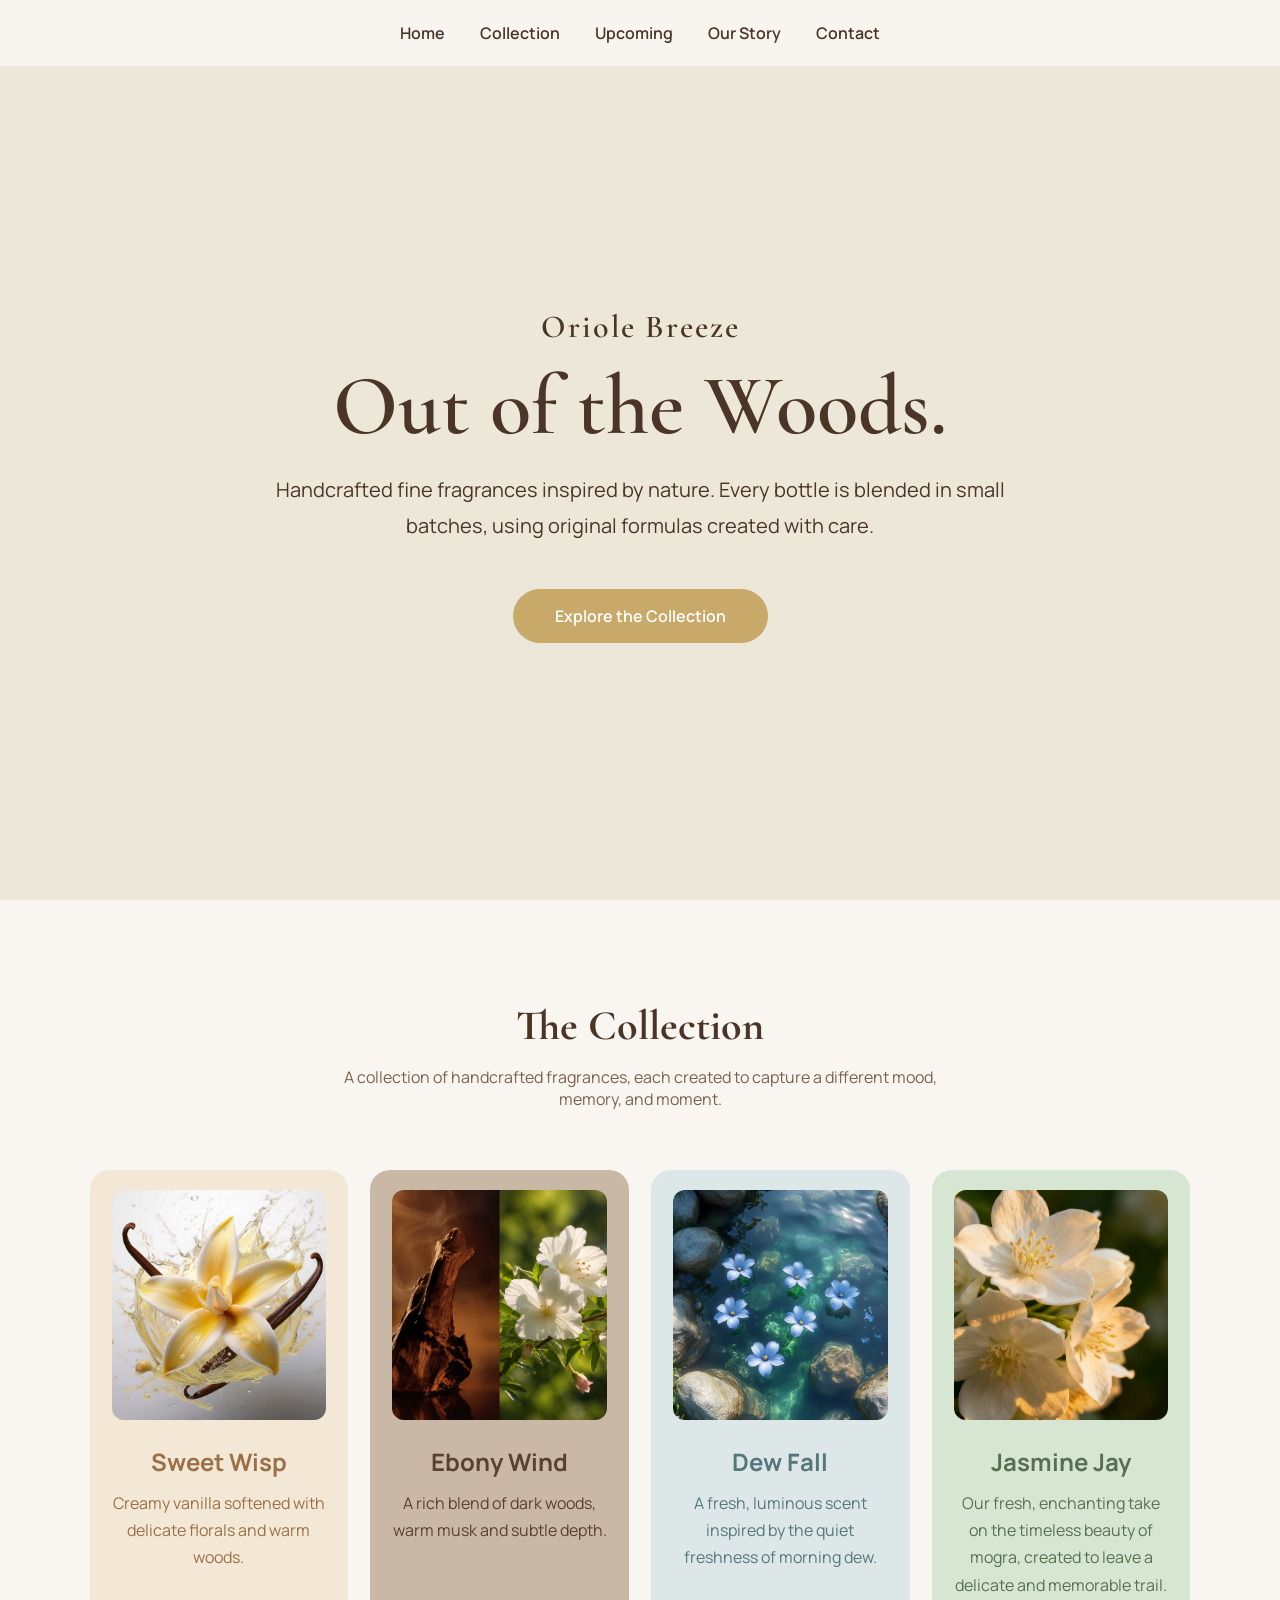
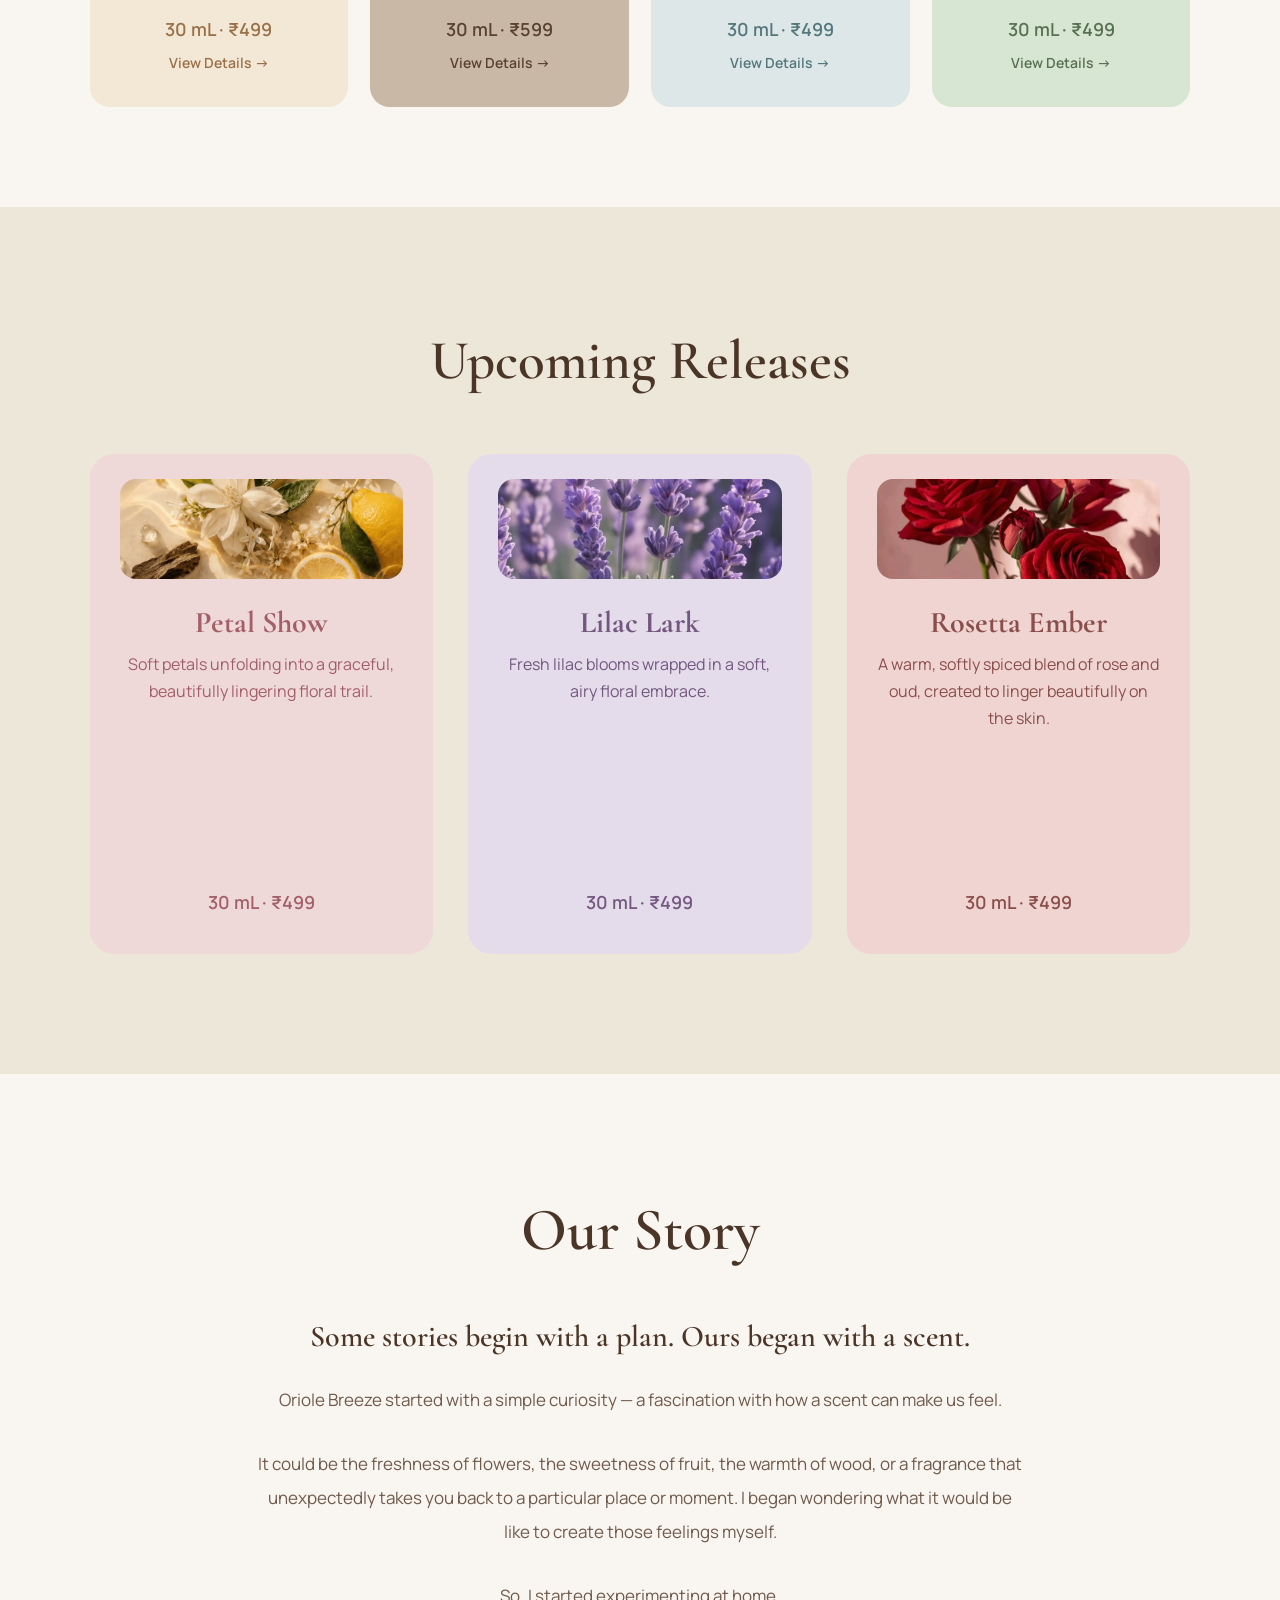
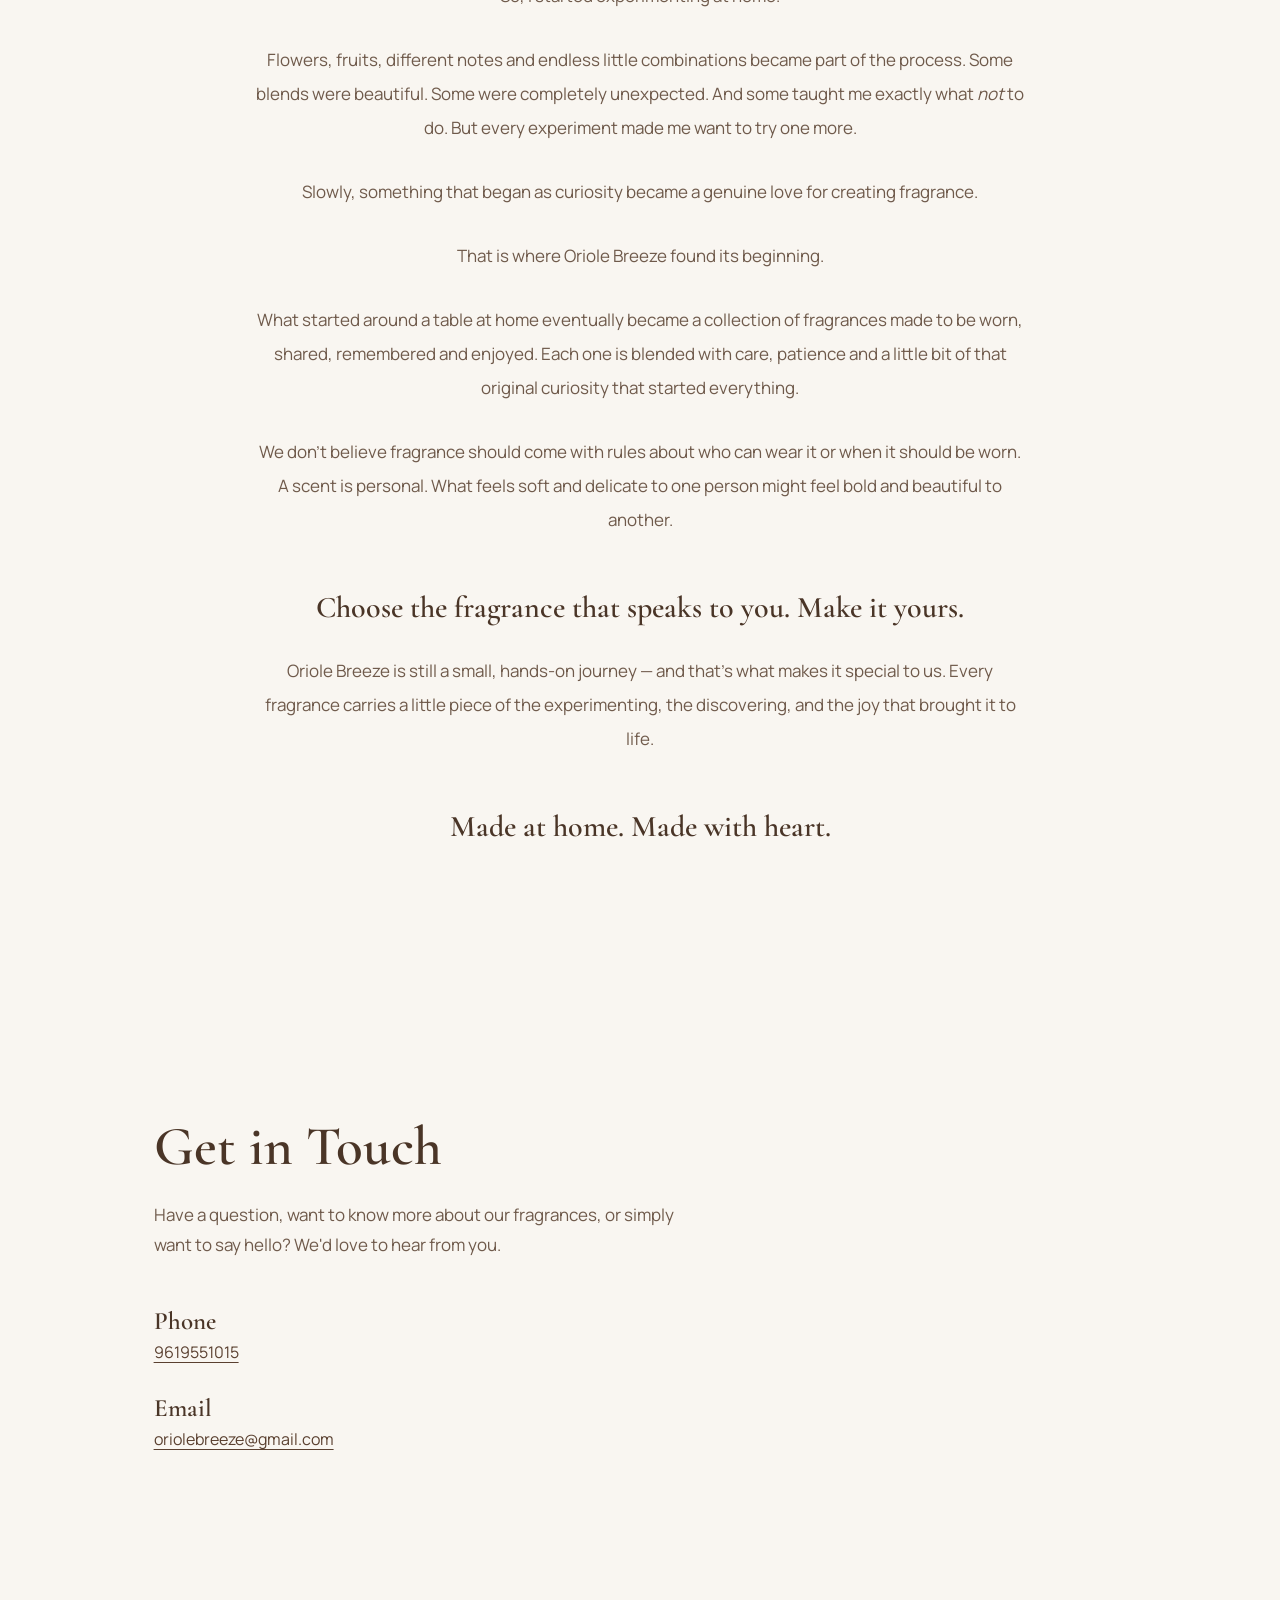
==== index.html @ 1f45f6a2 "Update index.html" ====
<!DOCTYPE html>
<html lang="en">

<head>

<meta charset="UTF-8">
<meta name="viewport" content="width=device-width, initial-scale=1.0">

<title>Oriole Breeze | Out of the Woods.</title>

<link rel="preconnect" href="https://fonts.googleapis.com">
<link rel="preconnect" href="https://fonts.gstatic.com" crossorigin>

<link href="https://fonts.googleapis.com/css2?family=Cormorant+Garamond:wght@400;500;600;700&family=Manrope:wght@300;400;500;600&display=swap" rel="stylesheet">

<link rel="stylesheet" href="style.css">

<style>

.brand-name{
font-family:'Cormorant Garamond',serif;
font-size:32px;
font-weight:600;
letter-spacing:2px;
margin-bottom:8px;
}

</style>

</head>


<body>


<!-- NAVIGATION -->

<header>

<nav>

<ul>

<li><a href="#home">Home</a></li>

<li><a href="#collection">Collection</a></li>

<li><a href="#upcoming">Upcoming</a></li>

<li><a href="#story">Our Story</a></li>

<li><a href="#contact">Contact</a></li>

</ul>

</nav>

</header>



<!-- HOME -->

<section class="hero" id="home">

<div class="hero-text">

<h2 class="brand-name">Oriole Breeze</h2>

<h1>Out of the Woods.</h1>

<p>
Handcrafted fine fragrances inspired by nature.
Every bottle is blended in small batches,
using original formulas created with care.
</p>

<a href="#collection" class="button">
Explore the Collection
</a>

</div>

</section>



<!-- COLLECTION -->

<section class="collection" id="collection">

<h2>The Collection</h2>

<p class="collection-intro">
A collection of handcrafted fragrances, each created to capture
a different mood, memory, and moment.
</p>


<div class="products">


<!-- SWEET WISP -->

<a href="Sweet-Wisp.html" class="card sweet-wisp">

<img src="Sweet Wisp.jpg" alt="Sweet Wisp">

<h3>Sweet Wisp</h3>

<p>
Creamy vanilla softened with delicate florals and warm woods.
</p>

<strong>30 mL · ₹499</strong>

<span class="view-details">
View Details →
</span>

</a>



<!-- EBONY WIND -->

<a href="Ebony-Wind.html" class="card ebony-wind">

<img src="Ebony Wind.png" alt="Ebony Wind">

<h3>Ebony Wind</h3>

<p>
A rich blend of dark woods, warm musk and subtle depth.
</p>

<strong>30 mL · ₹599</strong>

<span class="view-details">
View Details →
</span>

</a>



<!-- DEW FALL -->

<a href="Dew-Fall.html" class="card dew-fall">

<img src="Dew Fall.jpg" alt="Dew Fall">

<h3>Dew Fall</h3>

<p>
A fresh, luminous scent inspired by the quiet freshness of morning dew.
</p>

<strong>30 mL · ₹499</strong>

<span class="view-details">
View Details →
</span>

</a>



<!-- JASMINE JAY -->

<a href="Jasmine-Jay.html" class="card jasmine-jay">

<img src="Jasmine Jay.jpg" alt="Jasmine Jay">

<h3>Jasmine Jay</h3>

<p>
Our fresh, enchanting take on the timeless beauty of mogra,
created to leave a delicate and memorable trail.
</p>

<strong>30 mL · ₹499</strong>

<span class="view-details">
View Details →
</span>

</a>


</div>

</section>



<!-- UPCOMING RELEASES -->

<section class="upcoming" id="upcoming">

<h2>Upcoming Releases</h2>


<div class="upcoming-products">


<!-- PETAL SHOW -->

<div class="upcoming-card petal-show">

<img src="Petal Show.jpg" alt="Petal Show">

<h3>Petal Show</h3>

<p>
Soft petals unfolding into a graceful, beautifully lingering floral trail.
</p>

<strong>30 mL · ₹499</strong>

</div>



<!-- LILAC LARK -->

<div class="upcoming-card lilac-lark">

<img src="Lilac Lark.jpg" alt="Lilac Lark">

<h3>Lilac Lark</h3>

<p>
Fresh lilac blooms wrapped in a soft, airy floral embrace.
</p>

<strong>30 mL · ₹499</strong>

</div>



<!-- ROSETTA EMBER -->

<div class="upcoming-card rosetta-ember">

<img src="Rosetta Ember.jpg" alt="Rosetta Ember">

<h3>Rosetta Ember</h3>

<p>
A warm, softly spiced blend of rose and oud,
created to linger beautifully on the skin.
</p>

<strong>30 mL · ₹499</strong>

</div>


</div>

</section>



<!-- OUR STORY -->

<section class="story" id="story">

<div class="story-text">

<h2>Our Story</h2>

<h3>
Some stories begin with a plan. Ours began with a scent.
</h3>

<p>
Oriole Breeze started with a simple curiosity — a fascination with how a scent can make us feel.
</p>

<p>
It could be the freshness of flowers, the sweetness of fruit,
the warmth of wood, or a fragrance that unexpectedly takes you
back to a particular place or moment. I began wondering what it
would be like to create those feelings myself.
</p>

<p>
So, I started experimenting at home.
</p>

<p>
Flowers, fruits, different notes and endless little combinations
became part of the process. Some blends were beautiful.
Some were completely unexpected. And some taught me exactly
what <em>not</em> to do. But every experiment made me want to try one more.
</p>

<p>
Slowly, something that began as curiosity became a genuine love
for creating fragrance.
</p>

<p>
That is where Oriole Breeze found its beginning.
</p>

<p>
What started around a table at home eventually became a collection
of fragrances made to be worn, shared, remembered and enjoyed.
Each one is blended with care, patience and a little bit of that
original curiosity that started everything.
</p>

<p>
We don't believe fragrance should come with rules about who can
wear it or when it should be worn. A scent is personal. What feels
soft and delicate to one person might feel bold and beautiful to another.
</p>

<h3>
Choose the fragrance that speaks to you. Make it yours.
</h3>

<p>
Oriole Breeze is still a small, hands-on journey — and that's what
makes it special to us. Every fragrance carries a little piece of
the experimenting, the discovering, and the joy that brought it to life.
</p>

<h3>
Made at home. Made with heart.
</h3>

</div>

</section>



<!-- CONTACT -->

<section class="contact" id="contact">

<h2>Get in Touch</h2>

<p class="contact-intro">
Have a question, want to know more about our fragrances,
or simply want to say hello?
We'd love to hear from you.
</p>


<div class="contact-details">

<p>

<strong>Phone</strong>

<a href="tel:9619551015">
9619551015
</a>

</p>


<p>

<strong>Email</strong>

<a href="mailto:oriolebreeze@gmail.com">
oriolebreeze@gmail.com
</a>

</p>

</div>

</section>



</body>

</html>
---- style.css ----
* {
    margin: 0;
    padding: 0;
    box-sizing: border-box;
}

html {
    scroll-behavior: smooth;
}

body {
    font-family: 'Manrope', sans-serif;
    background: #F9F6F1;
    color: #4A3527;
}


/* =========================
   NAVIGATION
========================= */

nav {
    width: 100%;
    padding: 22px 9%;
    display: flex;
    justify-content: center;
    align-items: center;
    position: fixed;
    top: 0;
    left: 0;
    background: rgba(249, 246, 241, 0.92);
    backdrop-filter: blur(12px);
    z-index: 1000;
}

nav ul {
    display: flex;
    gap: 35px;
    align-items: center;
    list-style: none;
}

nav a {
    text-decoration: none;
    color: #4A3527;
    font-weight: 600;
    transition: 0.35s;
}

nav a:hover {
    color: #C8A96A;
}


/* =========================
   HOME
========================= */

.hero {
    min-height: 100vh;
    display: flex;
    justify-content: center;
    align-items: center;
    text-align: center;
    padding: 120px 20px 70px;
    background-color: #EDE7DA;
}

.hero-text {
    max-width: 760px;
    animation: fade 1.4s ease;
    position: relative;
    z-index: 2;
}

.hero-bobo {
    width: 170px;
    height: 170px;
    object-fit: contain;
    display: block;
    margin: 0 auto 10px;
}

.brand-name {
    font-family: 'Cormorant Garamond', serif;
    font-size: 32px;
    font-weight: 600;
    letter-spacing: 2px;
    margin-bottom: 8px;
}

.hero h1 {
    font-family: 'Cormorant Garamond', serif;
    font-size: 85px;
    font-weight: 600;
    margin-bottom: 15px;
}

.hero p {
    font-size: 20px;
    line-height: 1.8;
    margin-bottom: 45px;
}

.button {
    display: inline-block;
    padding: 16px 42px;
    background: #C8A96A;
    color: white;
    border-radius: 50px;
    text-decoration: none;
    font-weight: 600;
    transition: 0.4s;
}

.button:hover {
    background: #4A3527;
    transform: translateY(-5px);
}


/* =========================
   ANIMATION
========================= */

@keyframes fade {

    from {
        opacity: 0;
        transform: translateY(35px);
    }

    to {
        opacity: 1;
        transform: translateY(0);
    }

}


/* =========================
   COLLECTION
========================= */

.collection {
    padding: 100px 7%;
    text-align: center;
    background: #F9F6F1;
    scroll-margin-top: 90px;
}

.collection h2 {
    font-size: 42px;
    margin-bottom: 15px;
    font-family: 'Cormorant Garamond', serif;
}

.collection-intro {
    max-width: 600px;
    margin: auto;
    color: #7b6250;
}


/* =========================
   PRODUCT CARDS
========================= */

.products {
    max-width: 1400px;
    margin: 60px auto 0;
    display: grid;
    grid-template-columns: repeat(4, 1fr);
    gap: 22px;
}

.card {
    min-height: 520px;
    padding: 20px 22px 35px;
    border-radius: 20px;
    transition: 0.3s;
    display: flex;
    flex-direction: column;
    align-items: center;
    text-decoration: none;
    color: inherit;
}

.card:hover {
    transform: translateY(-10px);
}

.card img {
    width: 100%;
    height: 230px;
    object-fit: cover;
    border-radius: 12px;
    margin-bottom: 5px;
}

.card h3 {
    margin-top: 20px;
    font-size: 24px;
}

.card p {
    line-height: 1.7;
    margin: 12px 0 18px;
}

.card strong {
    font-size: 18px;
    font-weight: 600;
    white-space: nowrap;
    margin-top: auto;
}

.view-details {
    margin-top: 12px;
    font-size: 14px;
    font-weight: 600;
}


/* =========================
   SWEET WISP
========================= */

.sweet-wisp {
    background: #F3E8D5;
    color: #9A7048;
}

.sweet-wisp p {
    color: #9A7048;
}


/* =========================
   EBONY WIND
========================= */

.ebony-wind {
    background: #C9B8A6;
    color: #5A4030;
}

.ebony-wind p {
    color: #5A4030;
}


/* =========================
   DEW FALL
========================= */

.dew-fall {
    background: #DDE7E8;
    color: #55777C;
}

.dew-fall p {
    color: #55777C;
}


/* =========================
   JASMINE JAY
========================= */

.jasmine-jay {
    background: #D7E6D2;
    color: #587052;
}

.jasmine-jay p {
    color: #587052;
}


/* =========================
   UPCOMING RELEASES
========================= */

.upcoming {
    padding: 120px 7%;
    background: #EDE7DA;
    text-align: center;
    scroll-margin-top: 90px;
}

.upcoming h2 {
    font-family: 'Cormorant Garamond', serif;
    font-size: 55px;
    font-weight: 600;
    margin-bottom: 60px;
}

.upcoming-products {
    max-width: 1250px;
    margin: 0 auto;
    display: grid;
    grid-template-columns: repeat(3, 1fr);
    gap: 35px;
}

.upcoming-card {
    min-height: 500px;
    padding: 25px 30px 40px;
    border-radius: 24px;
    display: flex;
    flex-direction: column;
    align-items: center;
    justify-content: flex-start;
    transition: 0.3s;
}

.upcoming-card:hover {
    transform: translateY(-8px);
}


/* UPCOMING IMAGES */

.upcoming-card img {
    width: 100%;
    height: 100px;
    object-fit: cover;
    border-radius: 16px;
    margin-bottom: 25px;
}

.upcoming-card h3 {
    font-family: 'Cormorant Garamond', serif;
    font-size: 30px;
    margin-bottom: 10px;
}

.upcoming-card p {
    line-height: 1.7;
    margin-bottom: 15px;
}

.upcoming-card strong {
    font-size: 18px;
    font-weight: 600;
    margin-top: auto;
}


/* =========================
   PETAL SHOW
========================= */

.petal-show {
    background: #EED9D8;
    color: #A35F68;
}

.petal-show p {
    color: #A35F68;
}


/* =========================
   LILAC LARK
========================= */

.lilac-lark {
    background: #E4DCEB;
    color: #74577F;
}

.lilac-lark p {
    color: #74577F;
}


/* =========================
   ROSETTA EMBER
========================= */

.rosetta-ember {
    background: #F0D4D2;
    color: #8A4F4B;
}

.rosetta-ember p {
    color: #8A4F4B;
}


/* =========================
   OUR STORY
========================= */

.story {
    padding: 120px 20%;
    background: #F9F6F1;
    text-align: center;
    scroll-margin-top: 90px;
}

.story-text {
    max-width: 800px;
    margin: 0 auto;
}

.story h2 {
    font-family: 'Cormorant Garamond', serif;
    font-size: 60px;
    font-weight: 600;
    margin-bottom: 50px;
}

.story h3 {
    font-family: 'Cormorant Garamond', serif;
    font-size: 30px;
    font-weight: 600;
    line-height: 1.4;
    margin: 50px 0 25px;
}

.story p {
    font-family: 'Manrope', sans-serif;
    font-size: 17px;
    line-height: 2;
    color: #6f5a4b;
    margin-bottom: 30px;
}

.story em {
    font-style: italic;
}


/* =========================
   CONTACT
========================= */

.contact {
    padding: 120px 12%;
    background: #F9F6F1;
    text-align: left;
    scroll-margin-top: 90px;
}

.contact h2 {
    font-family: 'Cormorant Garamond', serif;
    font-size: 55px;
    font-weight: 600;
    margin-bottom: 20px;
}

.contact-intro {
    max-width: 550px;
    font-size: 17px;
    line-height: 1.8;
    color: #6f5a4b;
    margin-bottom: 45px;
}

.contact-details {
    display: block;
}

.contact-details p {
    margin: 8px 0 30px;
    font-size: 16px;
    color: #7b6250;
}

.contact-details strong {
    display: block;
    font-family: 'Cormorant Garamond', serif;
    font-size: 25px;
    font-weight: 600;
    color: #4A3527;
    margin-bottom: 5px;
}

.contact-details a {
    color: #5A4030;
    text-decoration: underline;
    text-underline-offset: 4px;
}

.contact-details a:hover {
    color: #C8A96A;
}


/* =========================
   MOBILE
========================= */

@media (max-width: 1100px) {

    .products {
        grid-template-columns: repeat(2, 1fr);
    }

    .upcoming-products {
        grid-template-columns: repeat(2, 1fr);
    }

}


@media (max-width: 700px) {

    nav ul {
        gap: 15px;
        flex-wrap: wrap;
        justify-content: center;
    }

    nav {
        padding: 18px 5%;
    }

    .hero {
        padding-top: 130px;
    }

    .hero-bobo {
        width: 120px;
        height: 120px;
    }

    .hero h1 {
        font-size: 55px;
    }

    .hero p {
        font-size: 17px;
    }

    .collection {
        padding: 90px 6%;
    }

    .collection h2 {
        font-size: 38px;
    }

    .products {
        grid-template-columns: 1fr;
    }

    .card {
        width: 100%;
        max-width: 380px;
        margin: 0 auto;
    }

    .story {
        padding: 100px 10%;
    }

    .story h2 {
        font-size: 48px;
    }

    .upcoming {
        padding: 90px 6%;
    }

    .upcoming h2 {
        font-size: 45px;
    }

    .upcoming-products {
        grid-template-columns: 1fr;
    }

    .upcoming-card {
        width: 100%;
    }

    .upcoming-card img {
        height: 260px;
    }

    .contact {
        padding: 90px 10%;
    }

    .contact h2 {
        font-size: 48px;
    }

}
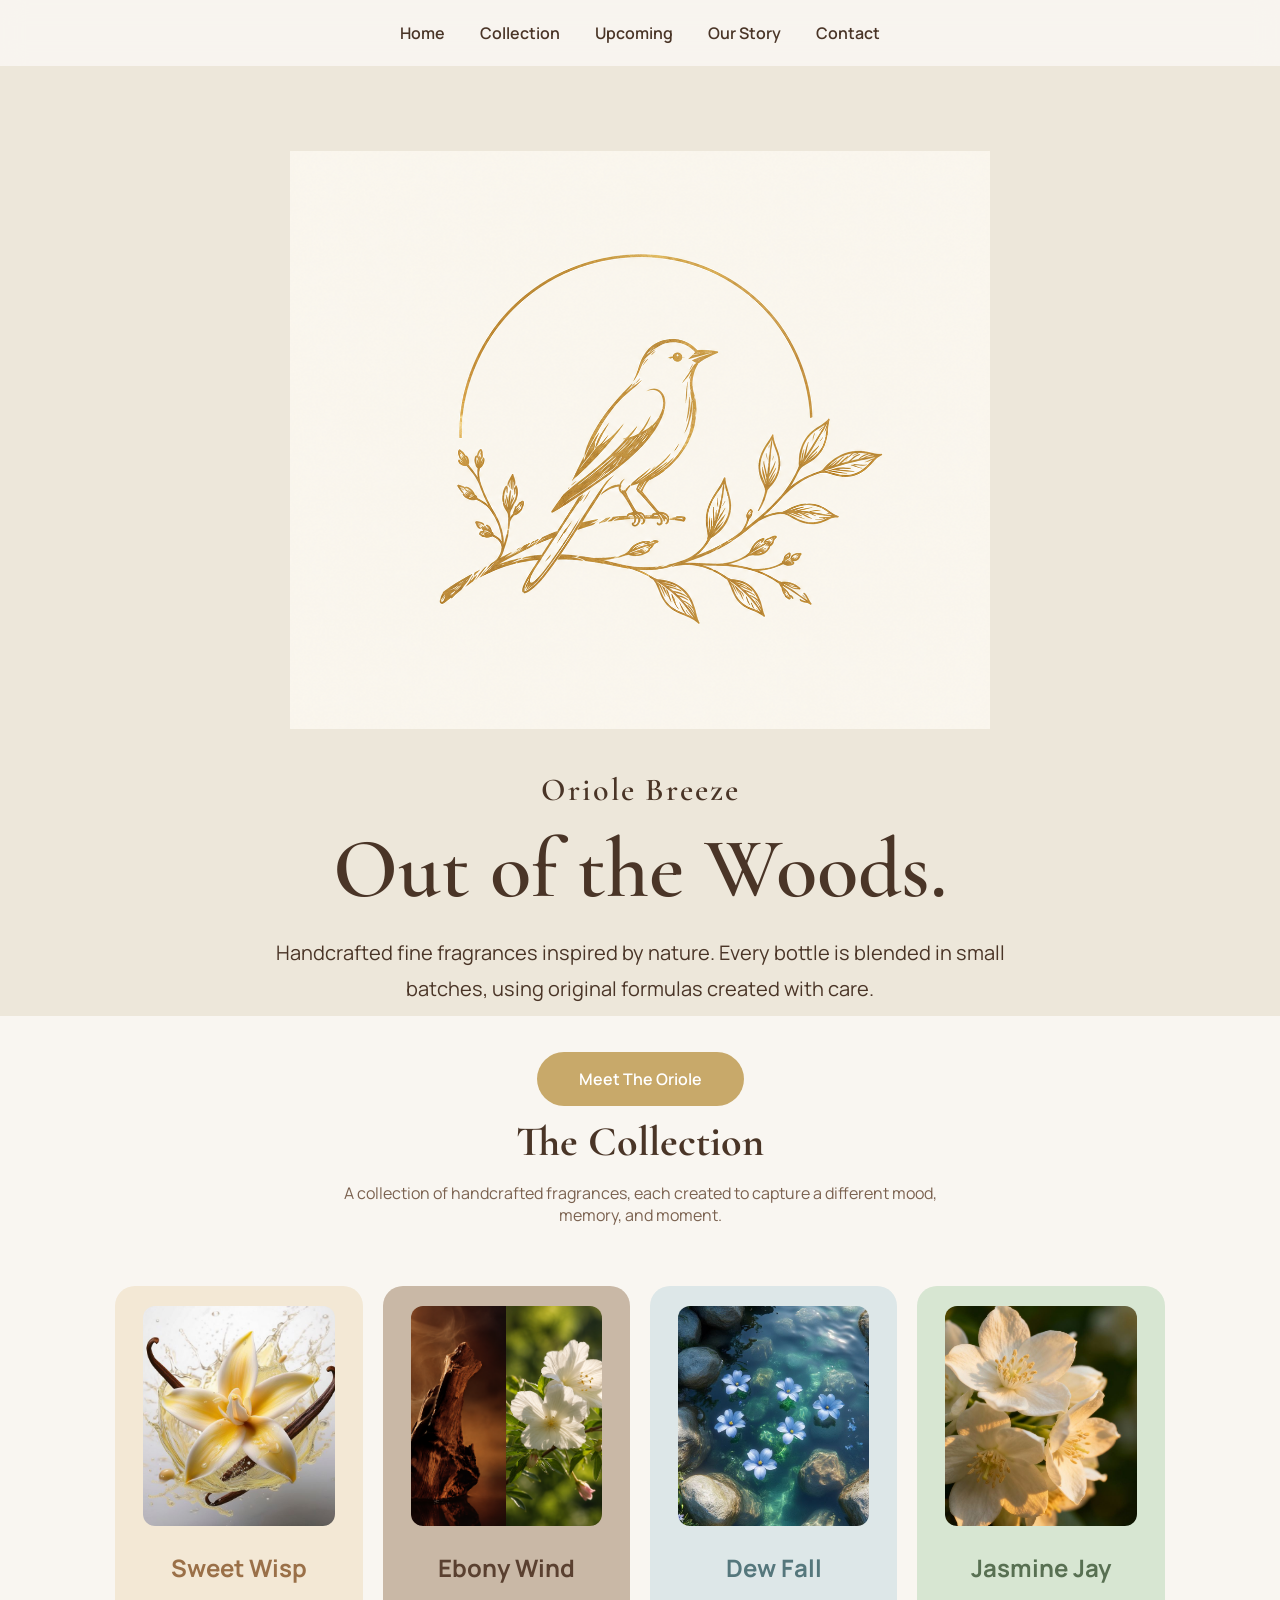
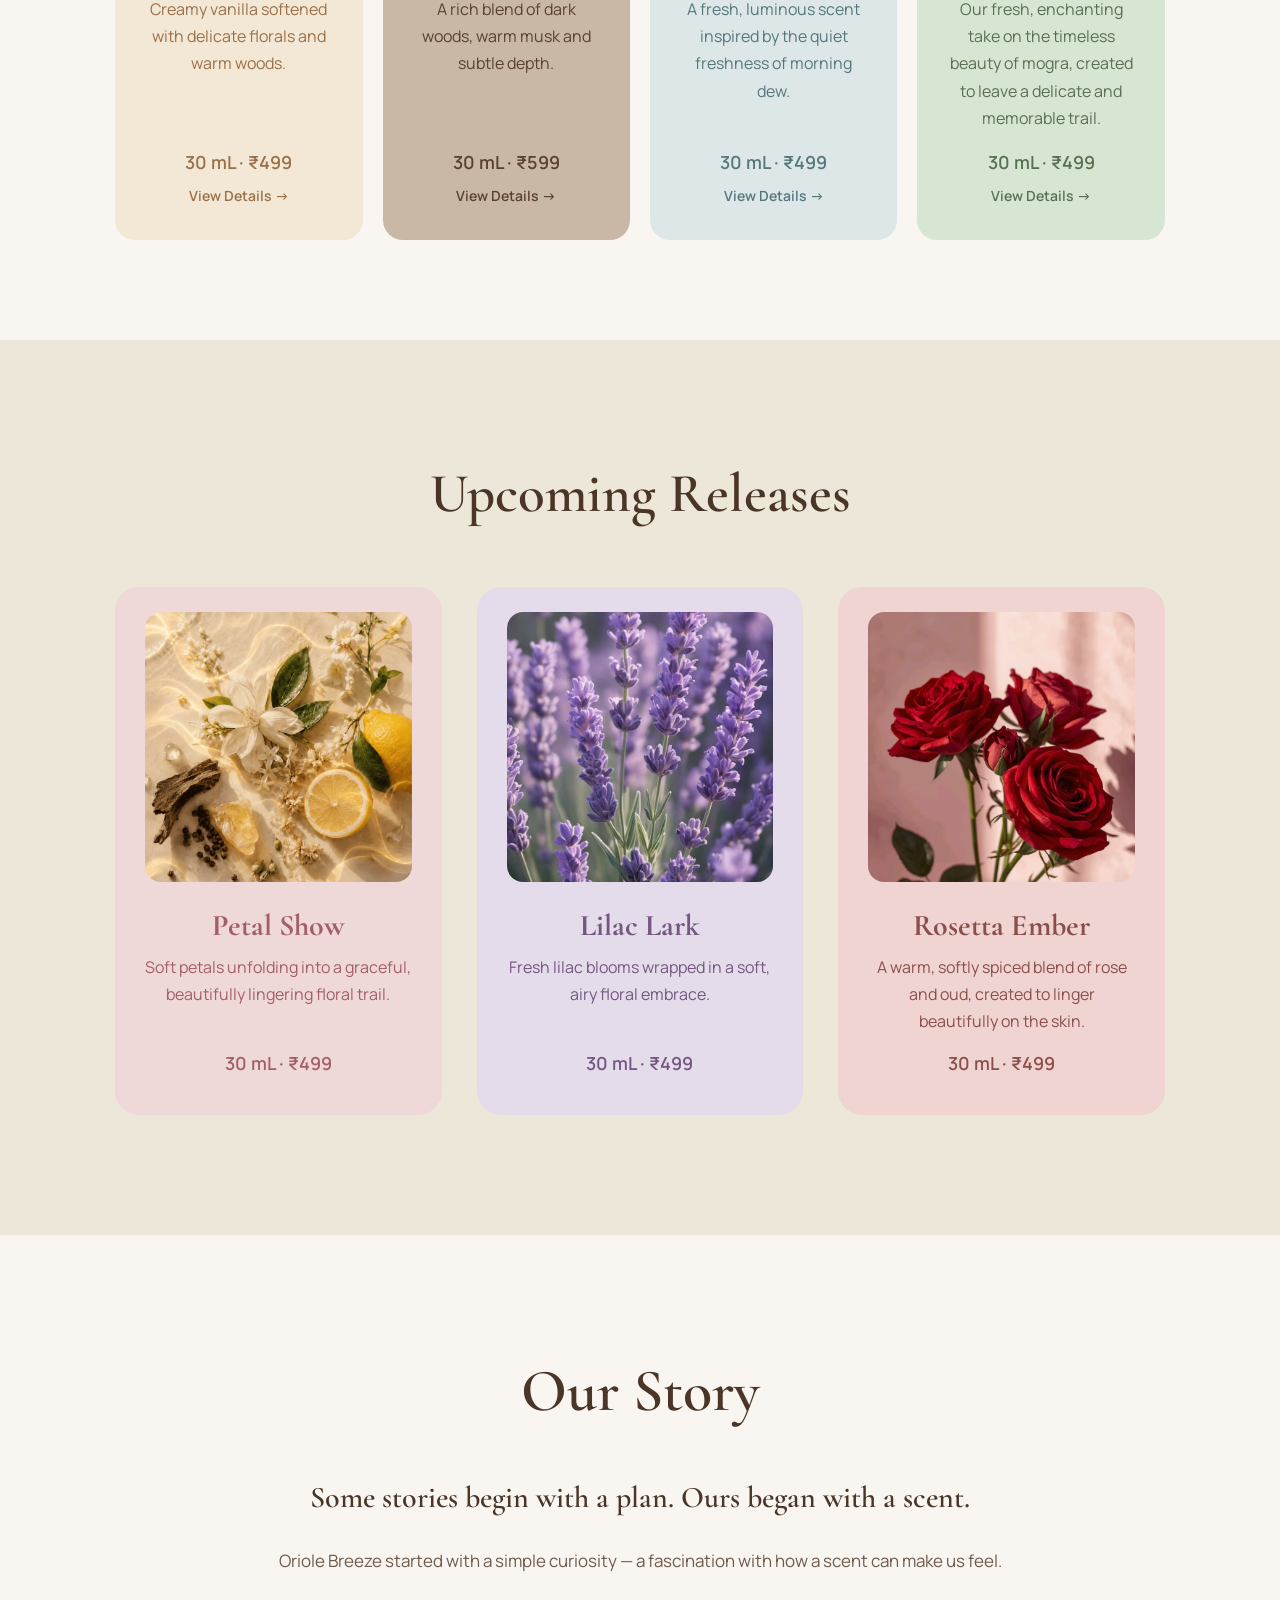
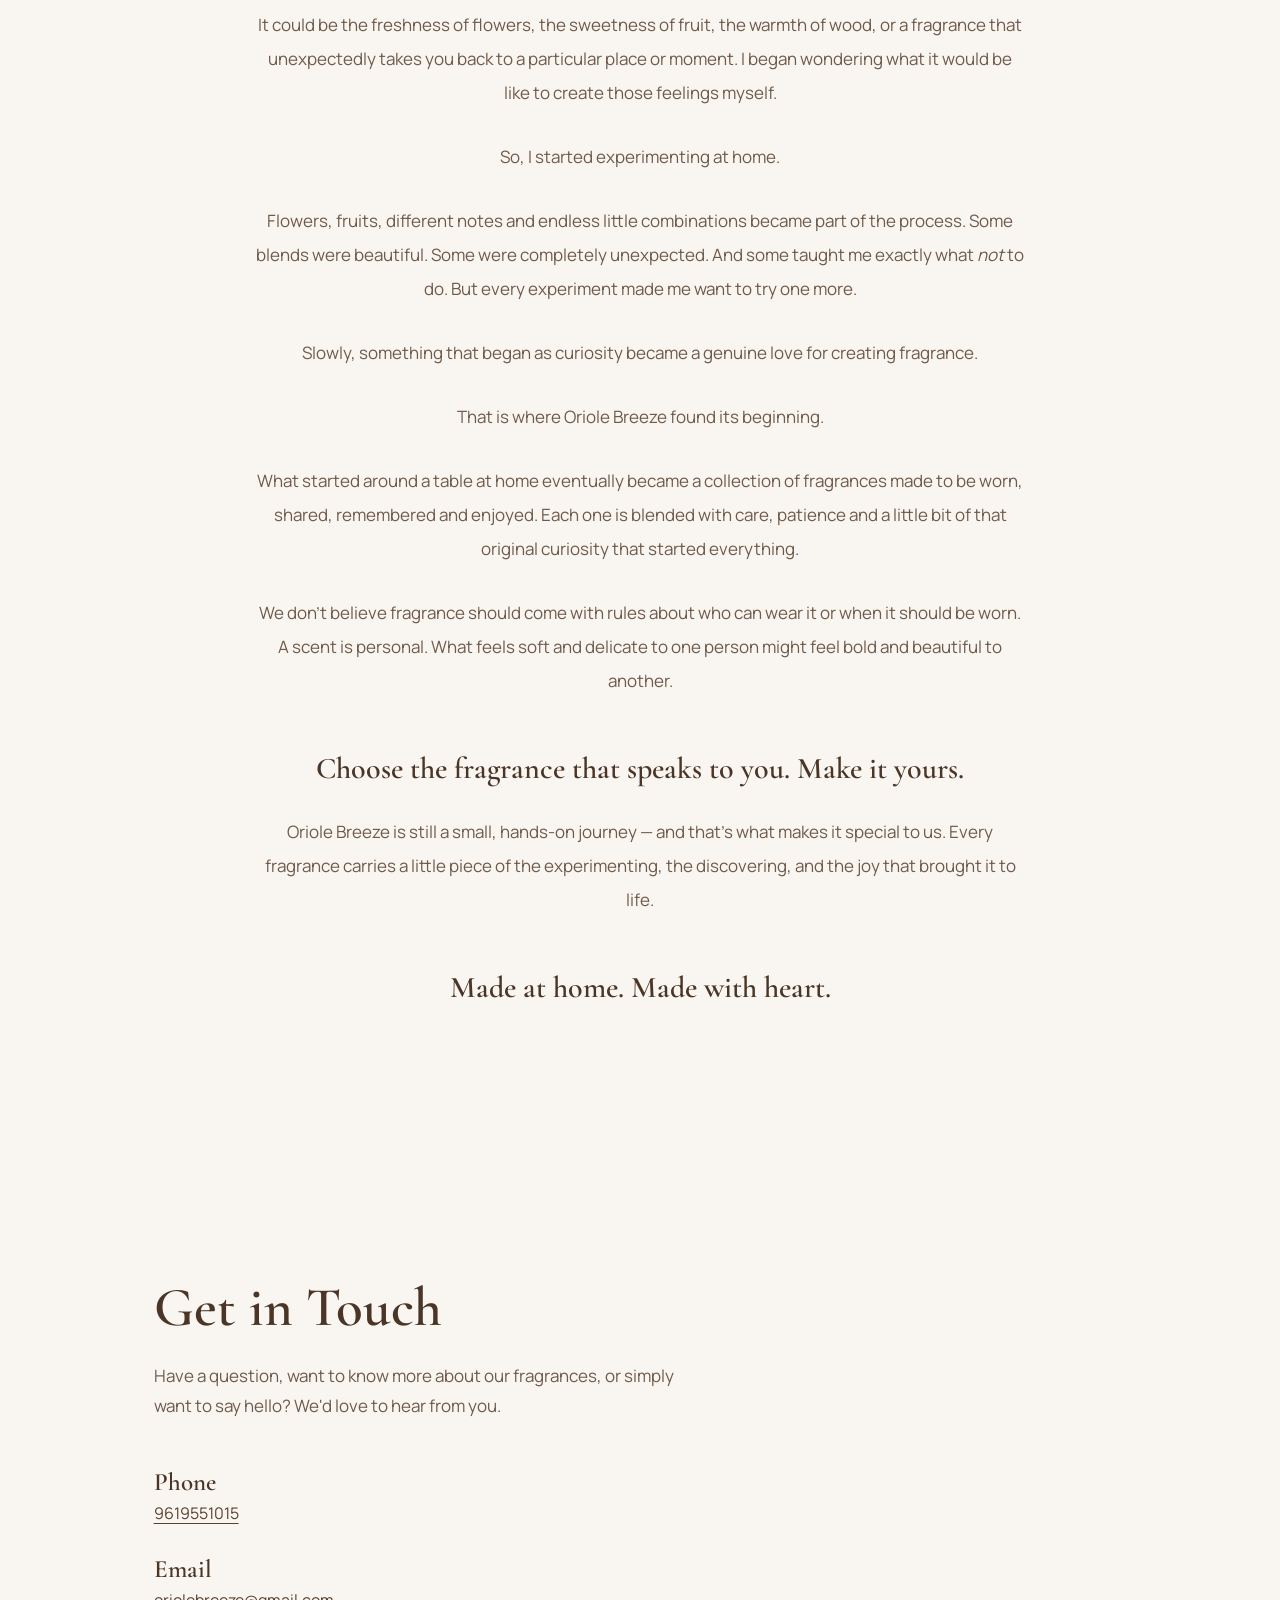
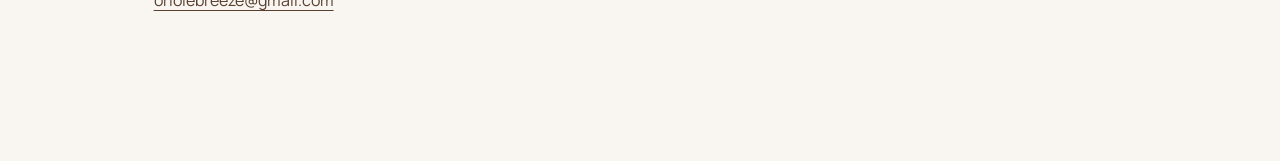
==== commit 5237f803: "Update index.html" ====
--- a/index.html
+++ b/index.html
@@ -33,7 +33,9 @@
 <body>
 
 
-<!-- NAVIGATION -->
+<!-- =========================
+     NAVIGATION
+========================= -->
 
 <header>
 
@@ -59,11 +61,15 @@
 
 
 
-<!-- HOME -->
+<!-- =========================
+     HOME
+========================= -->
 
 <section class="hero" id="home">
 
 <div class="hero-text">
+
+<img src="bobo.png" alt="Bobo, the golden oriole" class="hero-bobo">
 
 <h2 class="brand-name">Oriole Breeze</h2>
 
@@ -75,8 +81,8 @@
 using original formulas created with care.
 </p>
 
-<a href="#collection" class="button">
-Explore the Collection
+<a href="oriole.html" class="button">
+Meet The Oriole
 </a>
 
 </div>
@@ -85,7 +91,9 @@
 
 
 
-<!-- COLLECTION -->
+<!-- =========================
+     COLLECTION
+========================= -->
 
 <section class="collection" id="collection">
 
@@ -194,7 +202,9 @@
 
 
 
-<!-- UPCOMING RELEASES -->
+<!-- =========================
+     UPCOMING RELEASES
+========================= -->
 
 <section class="upcoming" id="upcoming">
 
@@ -264,7 +274,9 @@
 
 
 
-<!-- OUR STORY -->
+<!-- =========================
+     OUR STORY
+========================= -->
 
 <section class="story" id="story">
 
@@ -340,7 +352,9 @@
 
 
 
-<!-- CONTACT -->
+<!-- =========================
+     CONTACT
+========================= -->
 
 <section class="contact" id="contact">
 
@@ -381,7 +395,6 @@
 </section>
 
 
-
 </body>
 
 </html>
--- a/style.css
+++ b/style.css
@@ -1,17 +1,17 @@
-* {
-    margin: 0;
-    padding: 0;
-    box-sizing: border-box;
-}
-
-html {
-    scroll-behavior: smooth;
-}
-
-body {
-    font-family: 'Manrope', sans-serif;
-    background: #F9F6F1;
-    color: #4A3527;
+*{
+    margin:0;
+    padding:0;
+    box-sizing:border-box;
+}
+
+html{
+    scroll-behavior:smooth;
+}
+
+body{
+    font-family:'Manrope',sans-serif;
+    background:#F9F6F1;
+    color:#4A3527;
 }
 
 
@@ -19,36 +19,36 @@
    NAVIGATION
 ========================= */
 
-nav {
-    width: 100%;
-    padding: 22px 9%;
-    display: flex;
-    justify-content: center;
-    align-items: center;
-    position: fixed;
-    top: 0;
-    left: 0;
-    background: rgba(249, 246, 241, 0.92);
-    backdrop-filter: blur(12px);
-    z-index: 1000;
-}
-
-nav ul {
-    display: flex;
-    gap: 35px;
-    align-items: center;
-    list-style: none;
-}
-
-nav a {
-    text-decoration: none;
-    color: #4A3527;
-    font-weight: 600;
-    transition: 0.35s;
-}
-
-nav a:hover {
-    color: #C8A96A;
+nav{
+    width:100%;
+    padding:22px 9%;
+    display:flex;
+    justify-content:center;
+    align-items:center;
+    position:fixed;
+    top:0;
+    left:0;
+    background:rgba(249,246,241,.92);
+    backdrop-filter:blur(12px);
+    z-index:1000;
+}
+
+nav ul{
+    display:flex;
+    gap:35px;
+    align-items:center;
+    list-style:none;
+}
+
+nav a{
+    text-decoration:none;
+    color:#4A3527;
+    font-weight:600;
+    transition:.35s;
+}
+
+nav a:hover{
+    color:#C8A96A;
 }
 
 
@@ -56,66 +56,59 @@
    HOME
 ========================= */
 
-.hero {
-    min-height: 100vh;
-    display: flex;
-    justify-content: center;
-    align-items: center;
-    text-align: center;
-    padding: 120px 20px 70px;
-    background-color: #EDE7DA;
-}
-
-.hero-text {
-    max-width: 760px;
-    animation: fade 1.4s ease;
-    position: relative;
-    z-index: 2;
-}
-
-.hero-bobo {
-    width: 170px;
-    height: 170px;
-    object-fit: contain;
-    display: block;
-    margin: 0 auto 10px;
-}
-
-.brand-name {
-    font-family: 'Cormorant Garamond', serif;
-    font-size: 32px;
-    font-weight: 600;
-    letter-spacing: 2px;
-    margin-bottom: 8px;
-}
-
-.hero h1 {
-    font-family: 'Cormorant Garamond', serif;
-    font-size: 85px;
-    font-weight: 600;
-    margin-bottom: 15px;
-}
-
-.hero p {
-    font-size: 20px;
-    line-height: 1.8;
-    margin-bottom: 45px;
-}
-
-.button {
-    display: inline-block;
-    padding: 16px 42px;
-    background: #C8A96A;
-    color: white;
-    border-radius: 50px;
-    text-decoration: none;
-    font-weight: 600;
-    transition: 0.4s;
-}
-
-.button:hover {
-    background: #4A3527;
-    transform: translateY(-5px);
+.hero{
+    min-height:100vh;
+    display:flex;
+    justify-content:center;
+    align-items:center;
+    text-align:center;
+    padding:0 20px;
+    background-color:#EDE7DA;
+}
+
+.hero-text{
+    max-width:800px;
+    animation:fade 1.4s ease;
+    position:relative;
+    z-index:2;
+    transform:translateY(90px);
+}
+
+.hero-bobo{
+    width:700px;
+    height:700px;
+    object-fit:contain;
+    display:block;
+    margin:0 auto -20px;
+}
+
+.hero h1{
+    font-family:'Cormorant Garamond',serif;
+    font-size:85px;
+    font-weight:600;
+    margin-bottom:15px;
+}
+
+.hero p{
+    font-size:20px;
+    line-height:1.8;
+    margin-bottom:45px;
+}
+
+.button{
+    display:inline-block;
+    padding:16px 42px;
+    background:#C8A96A;
+    color:white;
+    border-radius:50px;
+    text-decoration:none;
+    font-weight:600;
+    transition:.4s;
+}
+
+.button:hover{
+    background:#4A3527;
+    transform:translateY(-5px);
 }
 
 
@@ -123,16 +116,16 @@
    ANIMATION
 ========================= */
 
-@keyframes fade {
-
-    from {
-        opacity: 0;
-        transform: translateY(35px);
-    }
-
-    to {
-        opacity: 1;
-        transform: translateY(0);
+@keyframes fade{
+
+    from{
+        opacity:0;
+        transform:translateY(35px);
+    }
+
+    to{
+        opacity:1;
+        transform:translateY(0);
     }
 
 }
@@ -142,23 +135,23 @@
    COLLECTION
 ========================= */
 
-.collection {
-    padding: 100px 7%;
-    text-align: center;
-    background: #F9F6F1;
-    scroll-margin-top: 90px;
-}
-
-.collection h2 {
-    font-size: 42px;
-    margin-bottom: 15px;
-    font-family: 'Cormorant Garamond', serif;
-}
-
-.collection-intro {
-    max-width: 600px;
-    margin: auto;
-    color: #7b6250;
+.collection{
+    padding:100px 9%;
+    text-align:center;
+    background:#F9F6F1;
+    scroll-margin-top:90px;
+}
+
+.collection h2{
+    font-size:42px;
+    margin-bottom:15px;
+    font-family:'Cormorant Garamond',serif;
+}
+
+.collection-intro{
+    max-width:600px;
+    margin:auto;
+    color:#7b6250;
 }
 
 
@@ -166,59 +159,59 @@
    PRODUCT CARDS
 ========================= */
 
-.products {
-    max-width: 1400px;
-    margin: 60px auto 0;
-    display: grid;
-    grid-template-columns: repeat(4, 1fr);
-    gap: 22px;
-}
-
-.card {
-    min-height: 520px;
-    padding: 20px 22px 35px;
-    border-radius: 20px;
-    transition: 0.3s;
-    display: flex;
-    flex-direction: column;
-    align-items: center;
-    text-decoration: none;
-    color: inherit;
-}
-
-.card:hover {
-    transform: translateY(-10px);
-}
-
-.card img {
-    width: 100%;
-    height: 230px;
-    object-fit: cover;
-    border-radius: 12px;
-    margin-bottom: 5px;
-}
-
-.card h3 {
-    margin-top: 20px;
-    font-size: 24px;
-}
-
-.card p {
-    line-height: 1.7;
-    margin: 12px 0 18px;
-}
-
-.card strong {
-    font-size: 18px;
-    font-weight: 600;
-    white-space: nowrap;
-    margin-top: auto;
-}
-
-.view-details {
-    margin-top: 12px;
-    font-size: 14px;
-    font-weight: 600;
+.products{
+    display:grid;
+    grid-template-columns:repeat(4,minmax(0,1fr));
+    gap:20px;
+    max-width:1400px;
+    margin:60px auto 0;
+}
+
+.card{
+    min-height:520px;
+    padding:20px 28px 35px;
+    border-radius:20px;
+    transition:.3s;
+    display:flex;
+    flex-direction:column;
+    align-items:center;
+    text-decoration:none;
+    color:inherit;
+}
+
+.card:hover{
+    transform:translateY(-10px);
+}
+
+.card img{
+    width:100%;
+    height:220px;
+    object-fit:cover;
+    border-radius:12px;
+    margin-bottom:5px;
+}
+
+.card h3{
+    margin-top:20px;
+    font-size:24px;
+}
+
+.card p{
+    line-height:1.7;
+    margin:12px 0 18px;
+}
+
+.card strong{
+    font-size:18px;
+    font-weight:600;
+    white-space:nowrap;
+    margin-top:auto;
+}
+
+.view-details{
+    margin-top:12px;
+    font-size:14px;
+    font-weight:600;
 }
 
 
@@ -226,13 +219,13 @@
    SWEET WISP
 ========================= */
 
-.sweet-wisp {
-    background: #F3E8D5;
-    color: #9A7048;
-}
-
-.sweet-wisp p {
-    color: #9A7048;
+.sweet-wisp{
+    background:#F3E8D5;
+    color:#9A7048;
+}
+
+.sweet-wisp p{
+    color:#9A7048;
 }
 
 
@@ -240,13 +233,13 @@
    EBONY WIND
 ========================= */
 
-.ebony-wind {
-    background: #C9B8A6;
-    color: #5A4030;
-}
-
-.ebony-wind p {
-    color: #5A4030;
+.ebony-wind{
+    background:#C9B8A6;
+    color:#5A4030;
+}
+
+.ebony-wind p{
+    color:#5A4030;
 }
 
 
@@ -254,13 +247,13 @@
    DEW FALL
 ========================= */
 
-.dew-fall {
-    background: #DDE7E8;
-    color: #55777C;
-}
-
-.dew-fall p {
-    color: #55777C;
+.dew-fall{
+    background:#DDE7E8;
+    color:#55777C;
+}
+
+.dew-fall p{
+    color:#55777C;
 }
 
 
@@ -268,13 +261,13 @@
    JASMINE JAY
 ========================= */
 
-.jasmine-jay {
-    background: #D7E6D2;
-    color: #587052;
-}
-
-.jasmine-jay p {
-    color: #587052;
+.jasmine-jay{
+    background:#D7E6D2;
+    color:#587052;
+}
+
+.jasmine-jay p{
+    color:#587052;
 }
 
 
@@ -282,69 +275,66 @@
    UPCOMING RELEASES
 ========================= */
 
-.upcoming {
-    padding: 120px 7%;
-    background: #EDE7DA;
-    text-align: center;
-    scroll-margin-top: 90px;
-}
-
-.upcoming h2 {
-    font-family: 'Cormorant Garamond', serif;
-    font-size: 55px;
-    font-weight: 600;
-    margin-bottom: 60px;
-}
-
-.upcoming-products {
-    max-width: 1250px;
-    margin: 0 auto;
-    display: grid;
-    grid-template-columns: repeat(3, 1fr);
-    gap: 35px;
-}
-
-.upcoming-card {
-    min-height: 500px;
-    padding: 25px 30px 40px;
-    border-radius: 24px;
-    display: flex;
-    flex-direction: column;
-    align-items: center;
-    justify-content: flex-start;
-    transition: 0.3s;
-}
-
-.upcoming-card:hover {
-    transform: translateY(-8px);
-}
-
-
-/* UPCOMING IMAGES */
-
-.upcoming-card img {
-    width: 100%;
-    height: 100px;
-    object-fit: cover;
-    border-radius: 16px;
-    margin-bottom: 25px;
-}
-
-.upcoming-card h3 {
-    font-family: 'Cormorant Garamond', serif;
-    font-size: 30px;
-    margin-bottom: 10px;
-}
-
-.upcoming-card p {
-    line-height: 1.7;
-    margin-bottom: 15px;
-}
-
-.upcoming-card strong {
-    font-size: 18px;
-    font-weight: 600;
-    margin-top: auto;
+.upcoming{
+    padding:120px 9%;
+    background:#EDE7DA;
+    text-align:center;
+    scroll-margin-top:90px;
+}
+
+.upcoming h2{
+    font-family:'Cormorant Garamond',serif;
+    font-size:55px;
+    font-weight:600;
+    margin-bottom:60px;
+}
+
+.upcoming-products{
+    display:grid;
+    grid-template-columns:repeat(3,minmax(0,1fr));
+    gap:35px;
+    max-width:1250px;
+    margin:0 auto;
+}
+
+.upcoming-card{
+    min-height:500px;
+    padding:25px 30px 40px;
+    border-radius:24px;
+    display:flex;
+    flex-direction:column;
+    align-items:center;
+    justify-content:flex-start;
+    transition:.3s;
+}
+
+.upcoming-card:hover{
+    transform:translateY(-8px);
+}
+
+.upcoming-card img{
+    width:100%;
+    height:270px;
+    object-fit:cover;
+    border-radius:16px;
+    margin-bottom:25px;
+}
+
+.upcoming-card h3{
+    font-family:'Cormorant Garamond',serif;
+    font-size:30px;
+    margin-bottom:10px;
+}
+
+.upcoming-card p{
+    line-height:1.7;
+    margin-bottom:15px;
+}
+
+.upcoming-card strong{
+    font-size:18px;
+    font-weight:600;
+    margin-top:auto;
 }
 
 
@@ -352,13 +342,13 @@
    PETAL SHOW
 ========================= */
 
-.petal-show {
-    background: #EED9D8;
-    color: #A35F68;
-}
-
-.petal-show p {
-    color: #A35F68;
+.petal-show{
+    background:#EED9D8;
+    color:#A35F68;
+}
+
+.petal-show p{
+    color:#A35F68;
 }
 
 
@@ -366,13 +356,13 @@
    LILAC LARK
 ========================= */
 
-.lilac-lark {
-    background: #E4DCEB;
-    color: #74577F;
-}
-
-.lilac-lark p {
-    color: #74577F;
+.lilac-lark{
+    background:#E4DCEB;
+    color:#74577F;
+}
+
+.lilac-lark p{
+    color:#74577F;
 }
 
 
@@ -380,13 +370,13 @@
    ROSETTA EMBER
 ========================= */
 
-.rosetta-ember {
-    background: #F0D4D2;
-    color: #8A4F4B;
-}
-
-.rosetta-ember p {
-    color: #8A4F4B;
+.rosetta-ember{
+    background:#F0D4D2;
+    color:#8A4F4B;
+}
+
+.rosetta-ember p{
+    color:#8A4F4B;
 }
 
 
@@ -394,43 +384,43 @@
    OUR STORY
 ========================= */
 
-.story {
-    padding: 120px 20%;
-    background: #F9F6F1;
-    text-align: center;
-    scroll-margin-top: 90px;
-}
-
-.story-text {
-    max-width: 800px;
-    margin: 0 auto;
-}
-
-.story h2 {
-    font-family: 'Cormorant Garamond', serif;
-    font-size: 60px;
-    font-weight: 600;
-    margin-bottom: 50px;
-}
-
-.story h3 {
-    font-family: 'Cormorant Garamond', serif;
-    font-size: 30px;
-    font-weight: 600;
-    line-height: 1.4;
-    margin: 50px 0 25px;
-}
-
-.story p {
-    font-family: 'Manrope', sans-serif;
-    font-size: 17px;
-    line-height: 2;
-    color: #6f5a4b;
-    margin-bottom: 30px;
-}
-
-.story em {
-    font-style: italic;
+.story{
+    padding:120px 20%;
+    background:#F9F6F1;
+    text-align:center;
+    scroll-margin-top:90px;
+}
+
+.story-text{
+    max-width:800px;
+    margin:0 auto;
+}
+
+.story h2{
+    font-family:'Cormorant Garamond',serif;
+    font-size:60px;
+    font-weight:600;
+    margin-bottom:50px;
+}
+
+.story h3{
+    font-family:'Cormorant Garamond',serif;
+    font-size:30px;
+    font-weight:600;
+    line-height:1.4;
+    margin:50px 0 25px;
+}
+
+.story p{
+    font-family:'Manrope',sans-serif;
+    font-size:17px;
+    line-height:2;
+    color:#6f5a4b;
+    margin-bottom:30px;
+}
+
+.story em{
+    font-style:italic;
 }
 
 
@@ -438,55 +428,55 @@
    CONTACT
 ========================= */
 
-.contact {
-    padding: 120px 12%;
-    background: #F9F6F1;
-    text-align: left;
-    scroll-margin-top: 90px;
-}
-
-.contact h2 {
-    font-family: 'Cormorant Garamond', serif;
-    font-size: 55px;
-    font-weight: 600;
-    margin-bottom: 20px;
-}
-
-.contact-intro {
-    max-width: 550px;
-    font-size: 17px;
-    line-height: 1.8;
-    color: #6f5a4b;
-    margin-bottom: 45px;
-}
-
-.contact-details {
-    display: block;
-}
-
-.contact-details p {
-    margin: 8px 0 30px;
-    font-size: 16px;
-    color: #7b6250;
-}
-
-.contact-details strong {
-    display: block;
-    font-family: 'Cormorant Garamond', serif;
-    font-size: 25px;
-    font-weight: 600;
-    color: #4A3527;
-    margin-bottom: 5px;
-}
-
-.contact-details a {
-    color: #5A4030;
-    text-decoration: underline;
-    text-underline-offset: 4px;
-}
-
-.contact-details a:hover {
-    color: #C8A96A;
+.contact{
+    padding:120px 12%;
+    background:#F9F6F1;
+    text-align:left;
+    scroll-margin-top:90px;
+}
+
+.contact h2{
+    font-family:'Cormorant Garamond',serif;
+    font-size:55px;
+    font-weight:600;
+    margin-bottom:20px;
+}
+
+.contact-intro{
+    max-width:550px;
+    font-size:17px;
+    line-height:1.8;
+    color:#6f5a4b;
+    margin-bottom:45px;
+}
+
+.contact-details{
+    display:block;
+}
+
+.contact-details p{
+    margin:8px 0 30px;
+    font-size:16px;
+    color:#7b6250;
+}
+
+.contact-details strong{
+    display:block;
+    font-family:'Cormorant Garamond',serif;
+    font-size:25px;
+    font-weight:600;
+    color:#4A3527;
+    margin-bottom:5px;
+}
+
+.contact-details a{
+    color:#5A4030;
+    text-decoration:underline;
+    text-underline-offset:4px;
+}
+
+.contact-details a:hover{
+    color:#C8A96A;
 }
 
 
@@ -494,100 +484,89 @@
    MOBILE
 ========================= */
 
-@media (max-width: 1100px) {
-
-    .products {
-        grid-template-columns: repeat(2, 1fr);
-    }
-
-    .upcoming-products {
-        grid-template-columns: repeat(2, 1fr);
-    }
-
-}
-
-
-@media (max-width: 700px) {
-
-    nav ul {
-        gap: 15px;
-        flex-wrap: wrap;
-        justify-content: center;
-    }
-
-    nav {
-        padding: 18px 5%;
-    }
-
-    .hero {
-        padding-top: 130px;
-    }
-
-    .hero-bobo {
-        width: 120px;
-        height: 120px;
-    }
-
-    .hero h1 {
-        font-size: 55px;
-    }
-
-    .hero p {
-        font-size: 17px;
-    }
-
-    .collection {
-        padding: 90px 6%;
-    }
-
-    .collection h2 {
-        font-size: 38px;
-    }
-
-    .products {
-        grid-template-columns: 1fr;
-    }
-
-    .card {
-        width: 100%;
-        max-width: 380px;
-        margin: 0 auto;
-    }
-
-    .story {
-        padding: 100px 10%;
-    }
-
-    .story h2 {
-        font-size: 48px;
-    }
-
-    .upcoming {
-        padding: 90px 6%;
-    }
-
-    .upcoming h2 {
-        font-size: 45px;
-    }
-
-    .upcoming-products {
-        grid-template-columns: 1fr;
-    }
-
-    .upcoming-card {
-        width: 100%;
-    }
-
-    .upcoming-card img {
-        height: 260px;
-    }
-
-    .contact {
-        padding: 90px 10%;
-    }
-
-    .contact h2 {
-        font-size: 48px;
-    }
-
-}
+@media(max-width:1100px){
+
+    .products{
+        grid-template-columns:repeat(2,minmax(0,1fr));
+    }
+
+    .upcoming-products{
+        grid-template-columns:repeat(2,minmax(0,1fr));
+    }
+
+}
+
+
+@media(max-width:600px){
+
+    nav ul{
+        gap:15px;
+        flex-wrap:wrap;
+    }
+
+    nav{
+        padding:18px 5%;
+    }
+
+    .hero h1{
+        font-size:55px;
+    }
+
+    .hero-bobo{
+        width:500px;
+        height:500px;
+    }
+
+    .hero p{
+        font-size:17px;
+    }
+
+    .collection{
+        padding:90px 6%;
+    }
+
+    .collection h2{
+        font-size:38px;
+    }
+
+    .products{
+        grid-template-columns:1fr;
+    }
+
+    .card{
+        width:100%;
+    }
+
+    .story{
+        padding:100px 10%;
+    }
+
+    .story h2{
+        font-size:48px;
+    }
+
+    .upcoming{
+        padding:90px 6%;
+    }
+
+    .upcoming h2{
+        font-size:45px;
+    }
+
+    .upcoming-products{
+        grid-template-columns:1fr;
+    }
+
+    .upcoming-card{
+        width:100%;
+    }
+
+    .contact{
+        padding:90px 10%;
+    }
+
+    .contact h2{
+        font-size:48px;
+    }
+
+}
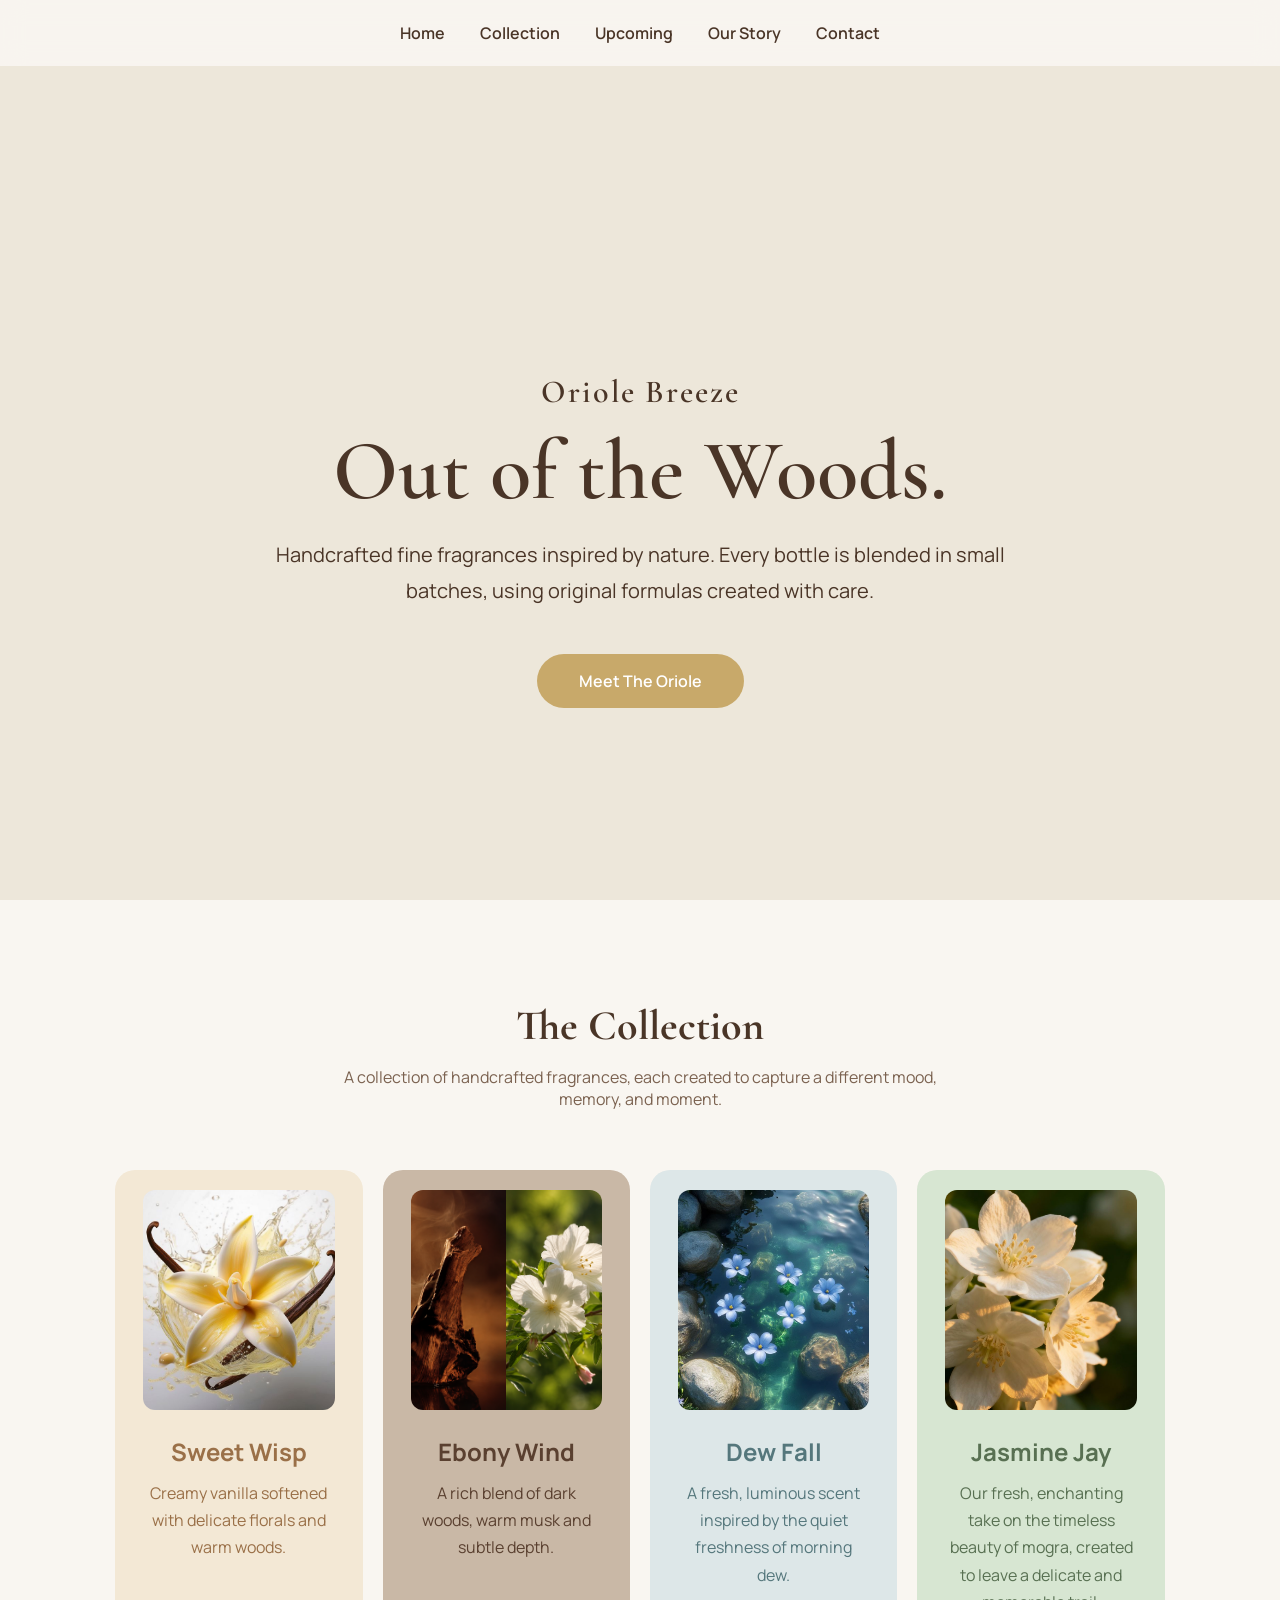
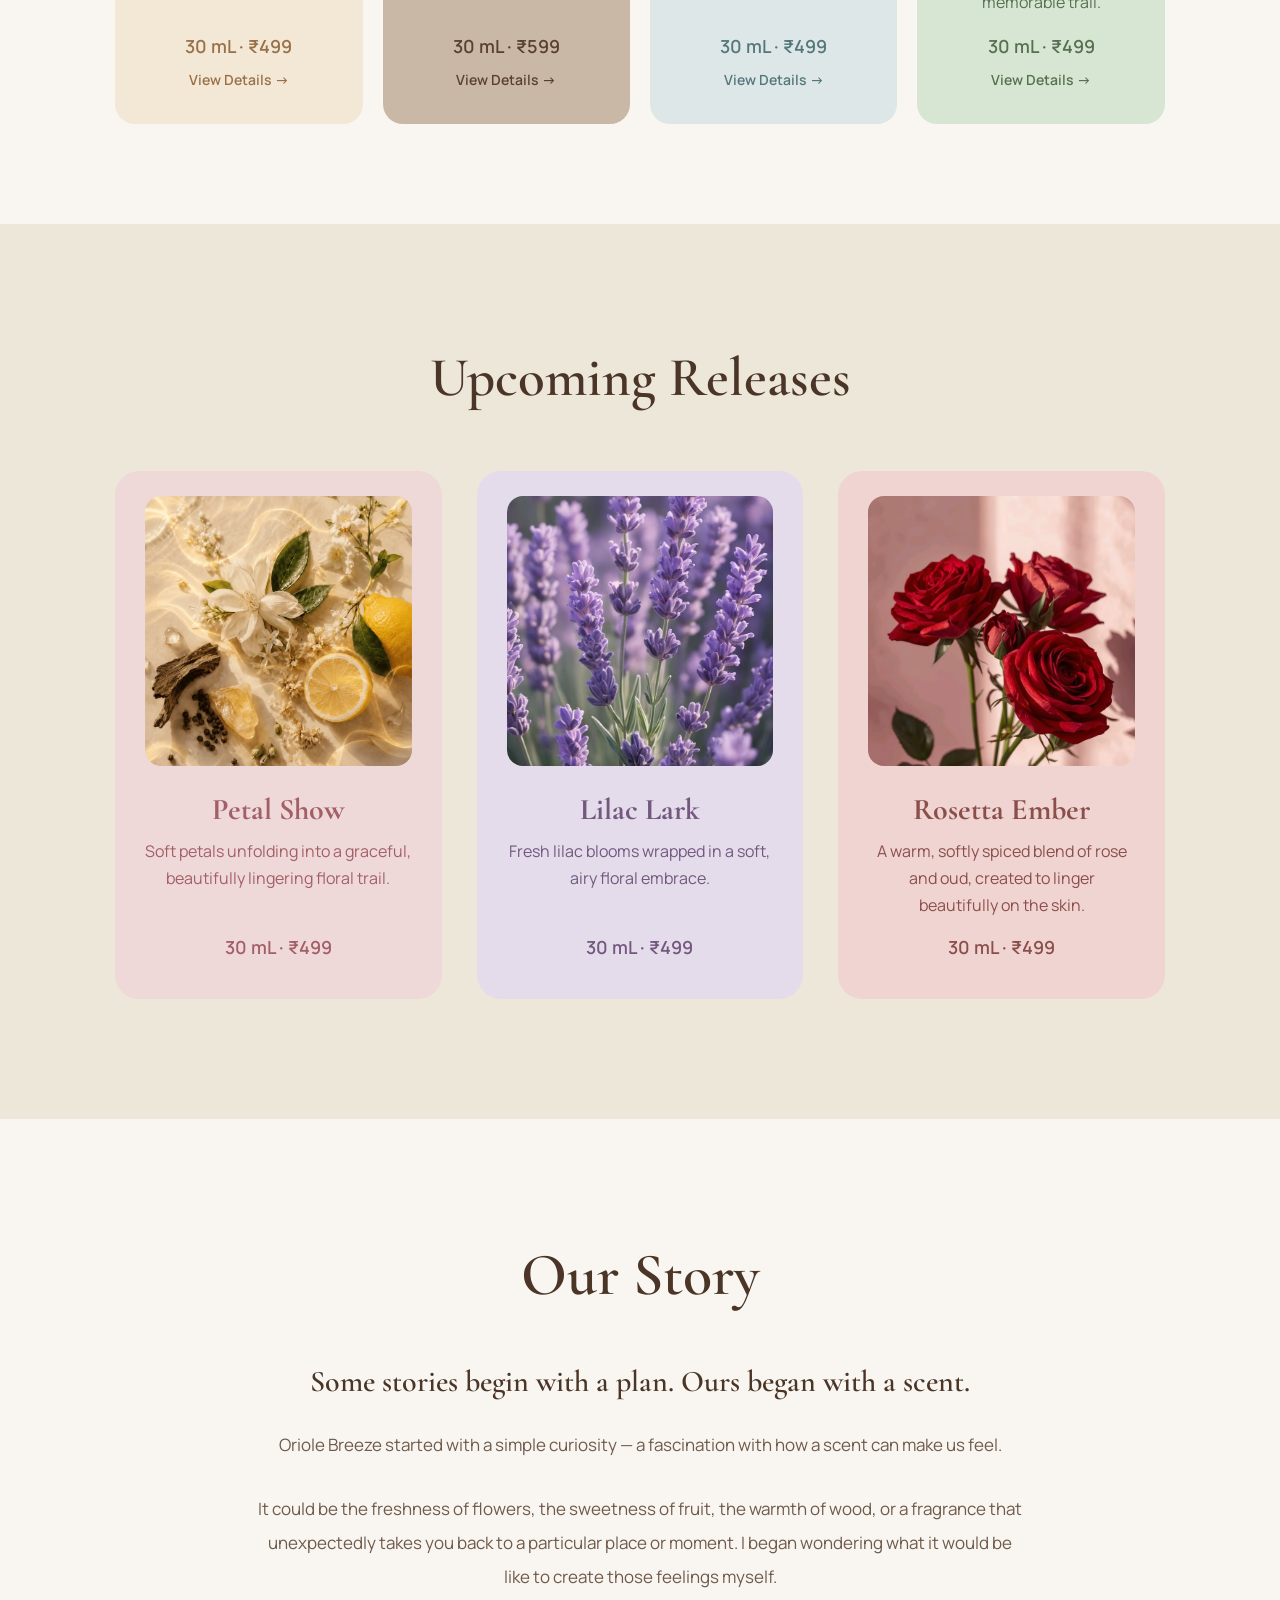
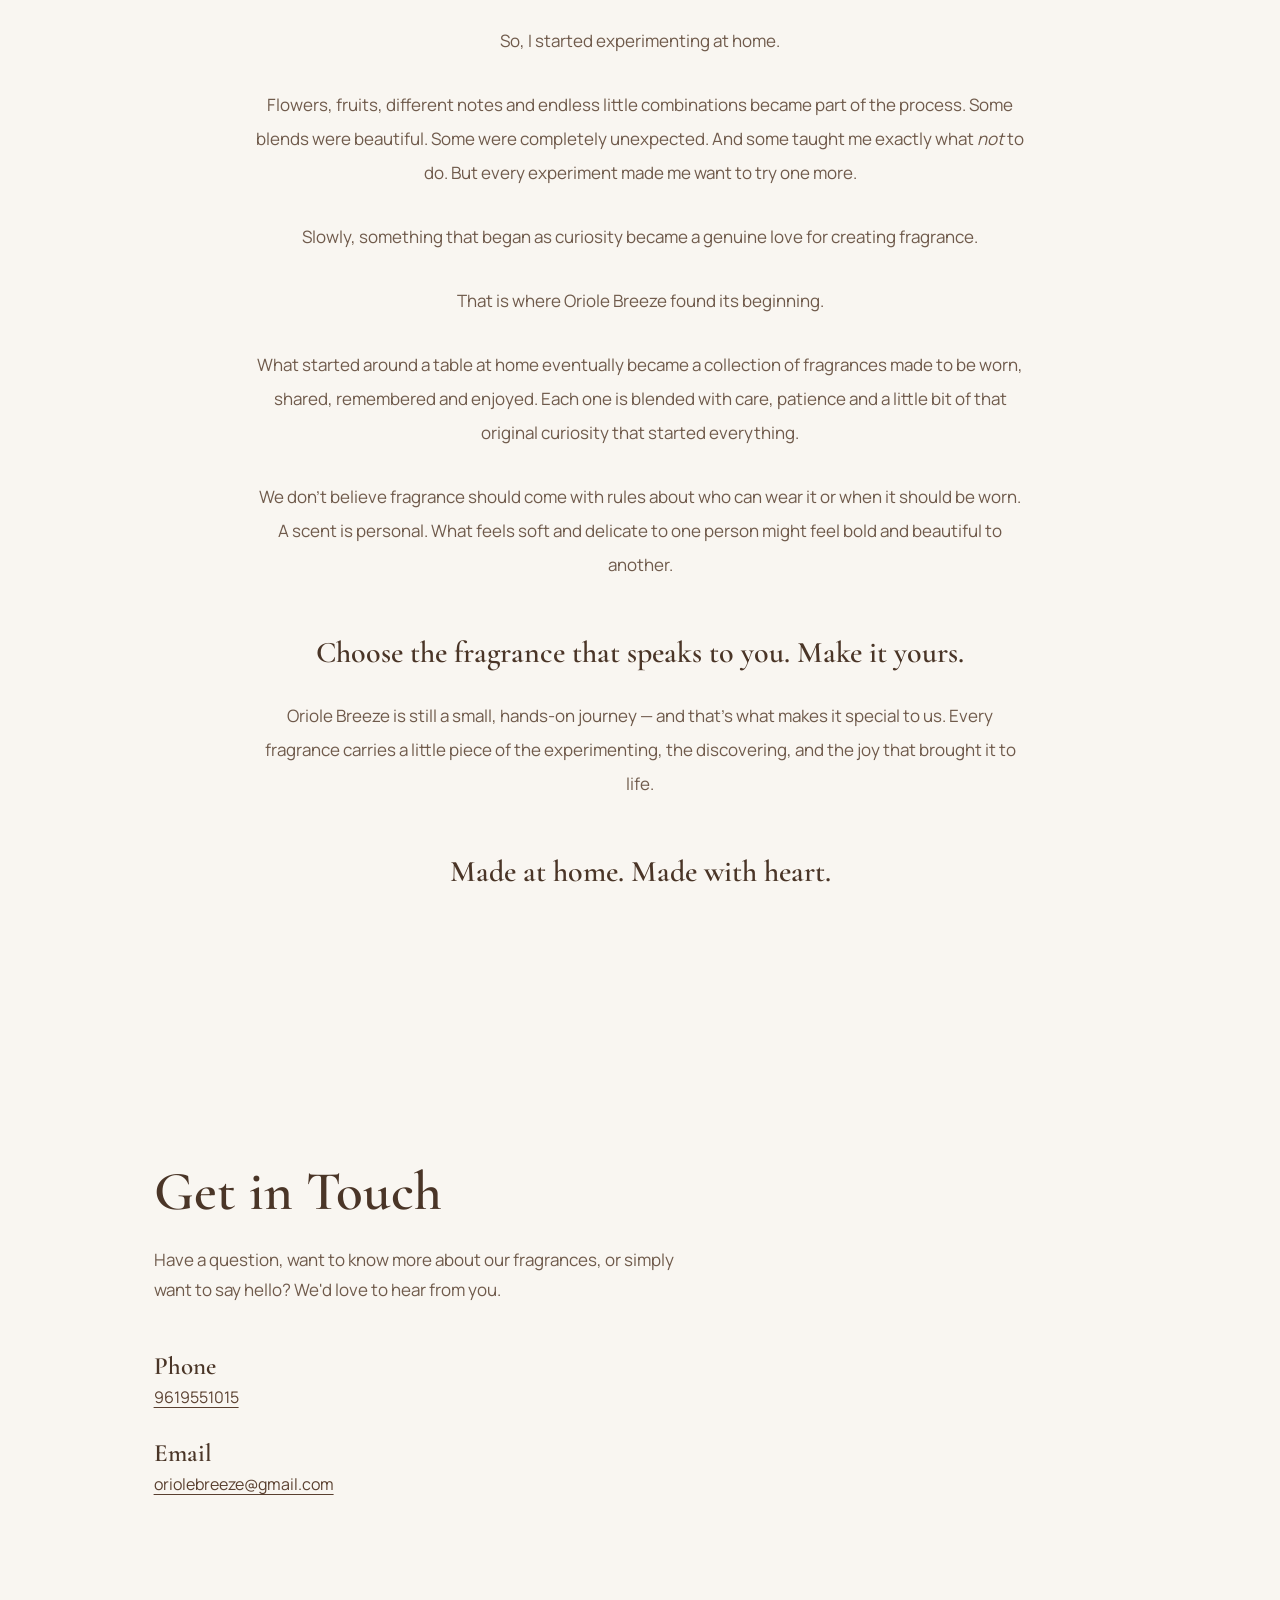
==== commit 18fdde41: "Update index.html" ====
--- a/index.html
+++ b/index.html
@@ -18,11 +18,11 @@
 <style>
 
 .brand-name{
-font-family:'Cormorant Garamond',serif;
-font-size:32px;
-font-weight:600;
-letter-spacing:2px;
-margin-bottom:8px;
+    font-family:'Cormorant Garamond',serif;
+    font-size:32px;
+    font-weight:600;
+    letter-spacing:2px;
+    margin-bottom:8px;
 }
 
 </style>
@@ -43,15 +43,25 @@
 
 <ul>
 
-<li><a href="#home">Home</a></li>
-
-<li><a href="#collection">Collection</a></li>
-
-<li><a href="#upcoming">Upcoming</a></li>
-
-<li><a href="#story">Our Story</a></li>
-
-<li><a href="#contact">Contact</a></li>
+<li>
+<a href="#home">Home</a>
+</li>
+
+<li>
+<a href="#collection">Collection</a>
+</li>
+
+<li>
+<a href="#upcoming">Upcoming</a>
+</li>
+
+<li>
+<a href="#story">Our Story</a>
+</li>
+
+<li>
+<a href="#contact">Contact</a>
+</li>
 
 </ul>
 
@@ -69,11 +79,13 @@
 
 <div class="hero-text">
 
-<img src="bobo.png" alt="Bobo, the golden oriole" class="hero-bobo">
-
-<h2 class="brand-name">Oriole Breeze</h2>
-
-<h1>Out of the Woods.</h1>
+<h2 class="brand-name">
+Oriole Breeze
+</h2>
+
+<h1>
+Out of the Woods.
+</h1>
 
 <p>
 Handcrafted fine fragrances inspired by nature.
@@ -97,7 +109,9 @@
 
 <section class="collection" id="collection">
 
-<h2>The Collection</h2>
+<h2>
+The Collection
+</h2>
 
 <p class="collection-intro">
 A collection of handcrafted fragrances, each created to capture
@@ -114,13 +128,17 @@
 
 <img src="Sweet Wisp.jpg" alt="Sweet Wisp">
 
-<h3>Sweet Wisp</h3>
+<h3>
+Sweet Wisp
+</h3>
 
 <p>
 Creamy vanilla softened with delicate florals and warm woods.
 </p>
 
-<strong>30 mL · ₹499</strong>
+<strong>
+30 mL · ₹499
+</strong>
 
 <span class="view-details">
 View Details →
@@ -136,13 +154,17 @@
 
 <img src="Ebony Wind.png" alt="Ebony Wind">
 
-<h3>Ebony Wind</h3>
+<h3>
+Ebony Wind
+</h3>
 
 <p>
 A rich blend of dark woods, warm musk and subtle depth.
 </p>
 
-<strong>30 mL · ₹599</strong>
+<strong>
+30 mL · ₹599
+</strong>
 
 <span class="view-details">
 View Details →
@@ -158,13 +180,17 @@
 
 <img src="Dew Fall.jpg" alt="Dew Fall">
 
-<h3>Dew Fall</h3>
+<h3>
+Dew Fall
+</h3>
 
 <p>
 A fresh, luminous scent inspired by the quiet freshness of morning dew.
 </p>
 
-<strong>30 mL · ₹499</strong>
+<strong>
+30 mL · ₹499
+</strong>
 
 <span class="view-details">
 View Details →
@@ -180,14 +206,18 @@
 
 <img src="Jasmine Jay.jpg" alt="Jasmine Jay">
 
-<h3>Jasmine Jay</h3>
+<h3>
+Jasmine Jay
+</h3>
 
 <p>
 Our fresh, enchanting take on the timeless beauty of mogra,
 created to leave a delicate and memorable trail.
 </p>
 
-<strong>30 mL · ₹499</strong>
+<strong>
+30 mL · ₹499
+</strong>
 
 <span class="view-details">
 View Details →
@@ -208,7 +238,9 @@
 
 <section class="upcoming" id="upcoming">
 
-<h2>Upcoming Releases</h2>
+<h2>
+Upcoming Releases
+</h2>
 
 
 <div class="upcoming-products">
@@ -220,13 +252,17 @@
 
 <img src="Petal Show.jpg" alt="Petal Show">
 
-<h3>Petal Show</h3>
+<h3>
+Petal Show
+</h3>
 
 <p>
 Soft petals unfolding into a graceful, beautifully lingering floral trail.
 </p>
 
-<strong>30 mL · ₹499</strong>
+<strong>
+30 mL · ₹499
+</strong>
 
 </div>
 
@@ -238,13 +274,17 @@
 
 <img src="Lilac Lark.jpg" alt="Lilac Lark">
 
-<h3>Lilac Lark</h3>
+<h3>
+Lilac Lark
+</h3>
 
 <p>
 Fresh lilac blooms wrapped in a soft, airy floral embrace.
 </p>
 
-<strong>30 mL · ₹499</strong>
+<strong>
+30 mL · ₹499
+</strong>
 
 </div>
 
@@ -256,14 +296,18 @@
 
 <img src="Rosetta Ember.jpg" alt="Rosetta Ember">
 
-<h3>Rosetta Ember</h3>
+<h3>
+Rosetta Ember
+</h3>
 
 <p>
 A warm, softly spiced blend of rose and oud,
 created to linger beautifully on the skin.
 </p>
 
-<strong>30 mL · ₹499</strong>
+<strong>
+30 mL · ₹499
+</strong>
 
 </div>
 
@@ -282,14 +326,17 @@
 
 <div class="story-text">
 
-<h2>Our Story</h2>
+<h2>
+Our Story
+</h2>
 
 <h3>
 Some stories begin with a plan. Ours began with a scent.
 </h3>
 
 <p>
-Oriole Breeze started with a simple curiosity — a fascination with how a scent can make us feel.
+Oriole Breeze started with a simple curiosity —
+a fascination with how a scent can make us feel.
 </p>
 
 <p>
@@ -358,7 +405,9 @@
 
 <section class="contact" id="contact">
 
-<h2>Get in Touch</h2>
+<h2>
+Get in Touch
+</h2>
 
 <p class="contact-intro">
 Have a question, want to know more about our fragrances,
@@ -371,7 +420,9 @@
 
 <p>
 
-<strong>Phone</strong>
+<strong>
+Phone
+</strong>
 
 <a href="tel:9619551015">
 9619551015
@@ -382,7 +433,9 @@
 
 <p>
 
-<strong>Email</strong>
+<strong>
+Email
+</strong>
 
 <a href="mailto:oriolebreeze@gmail.com">
 oriolebreeze@gmail.com
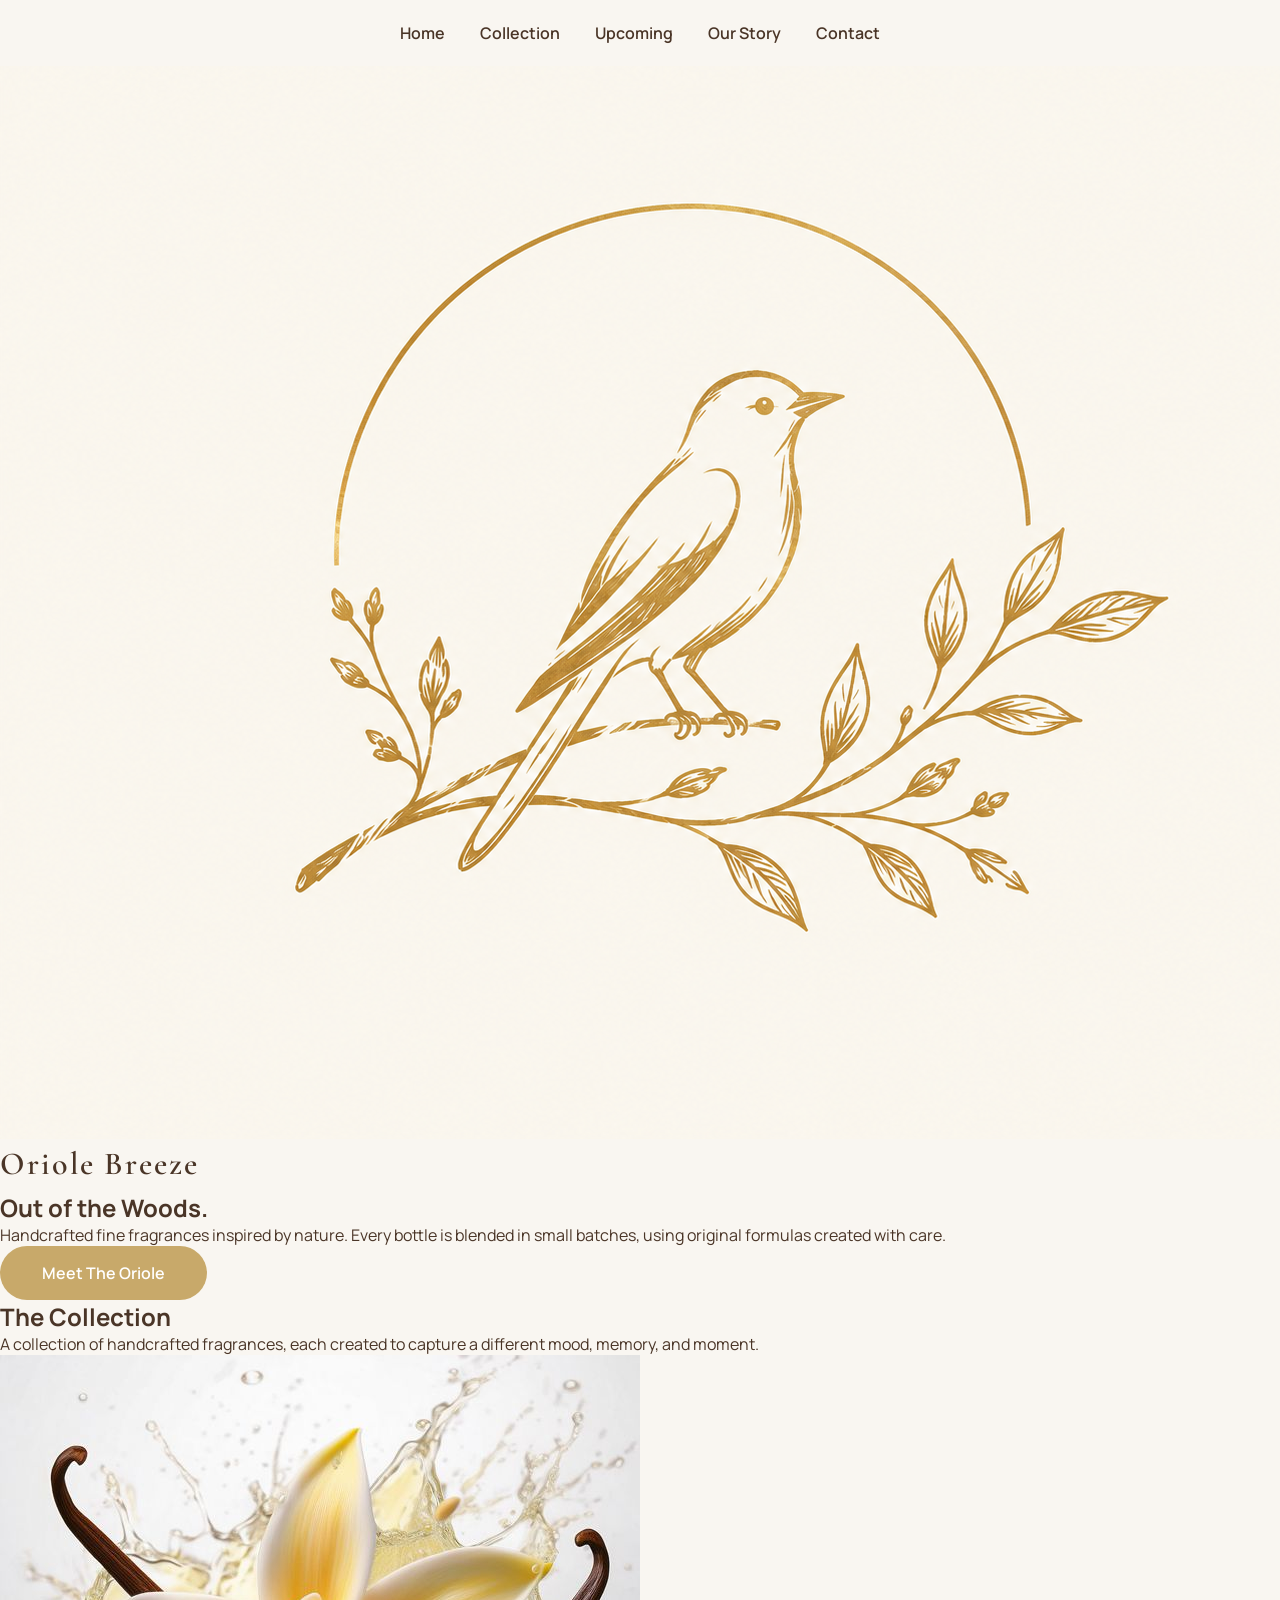
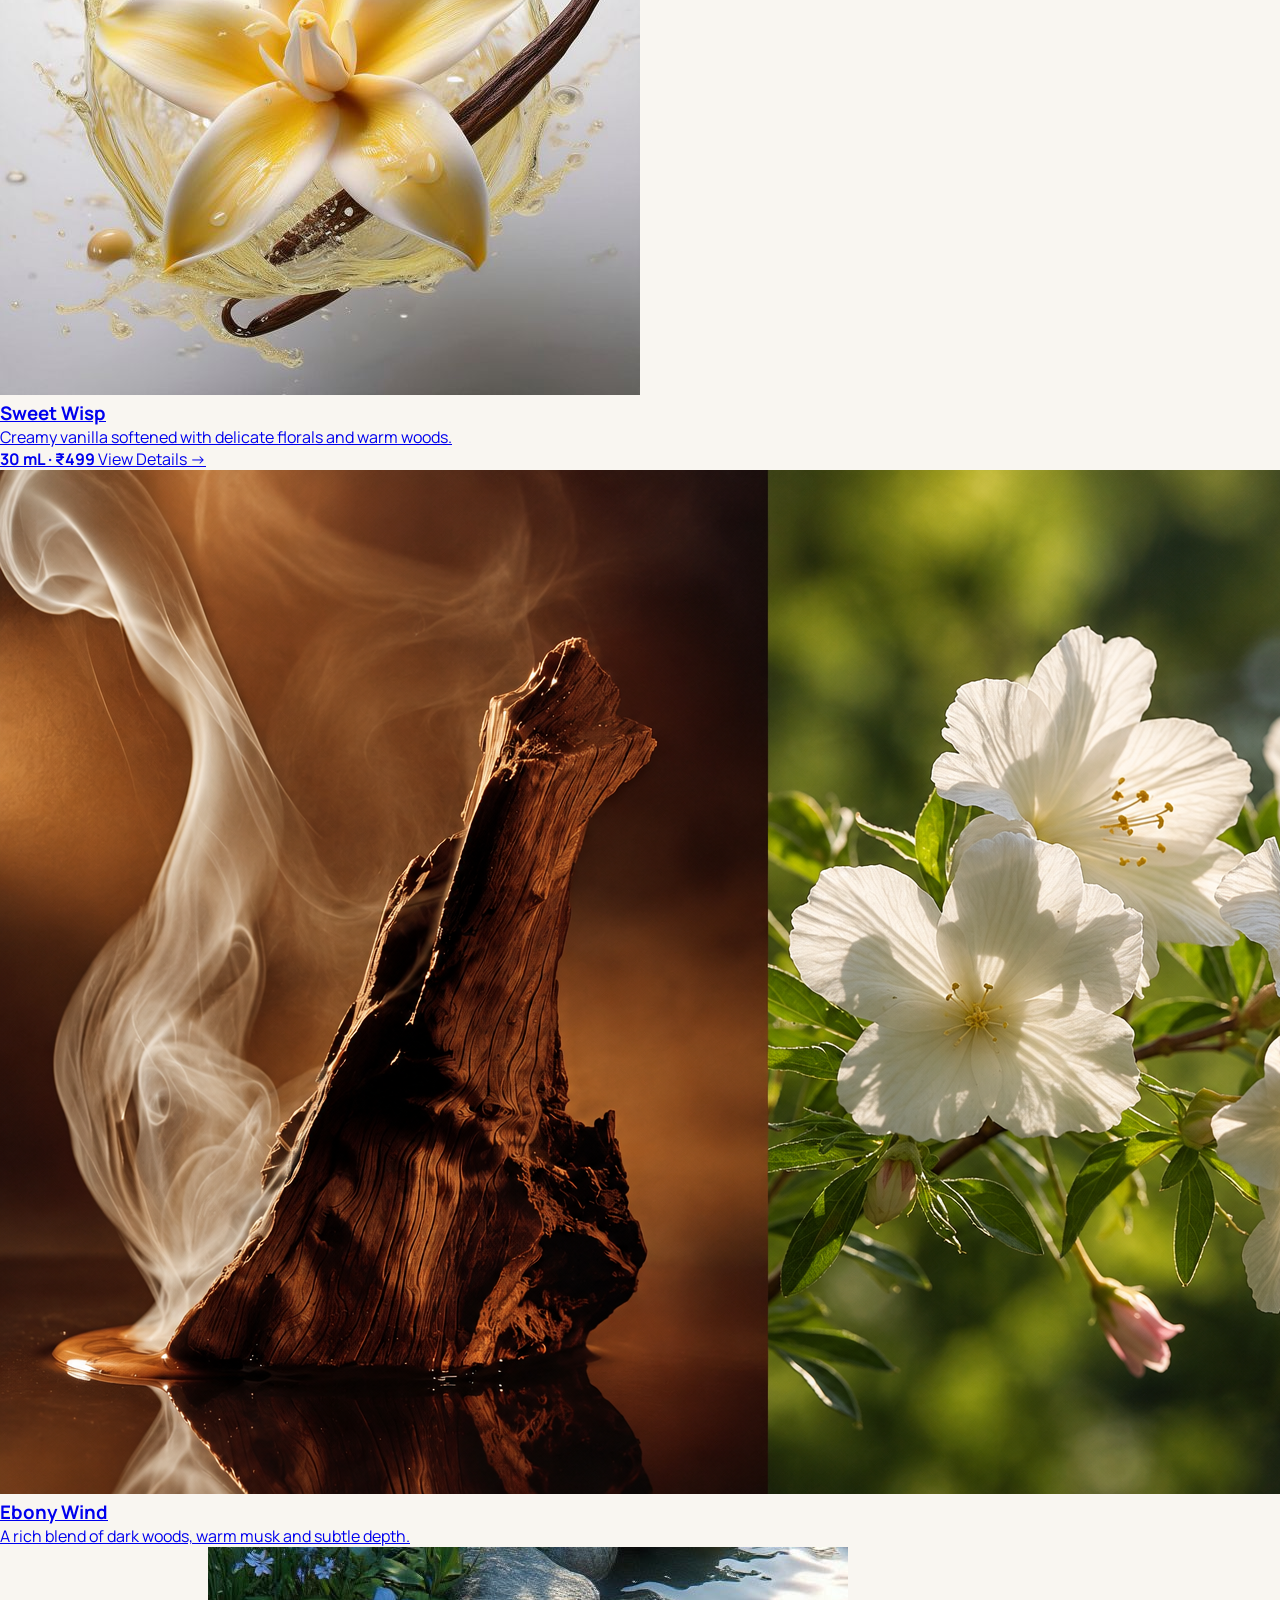
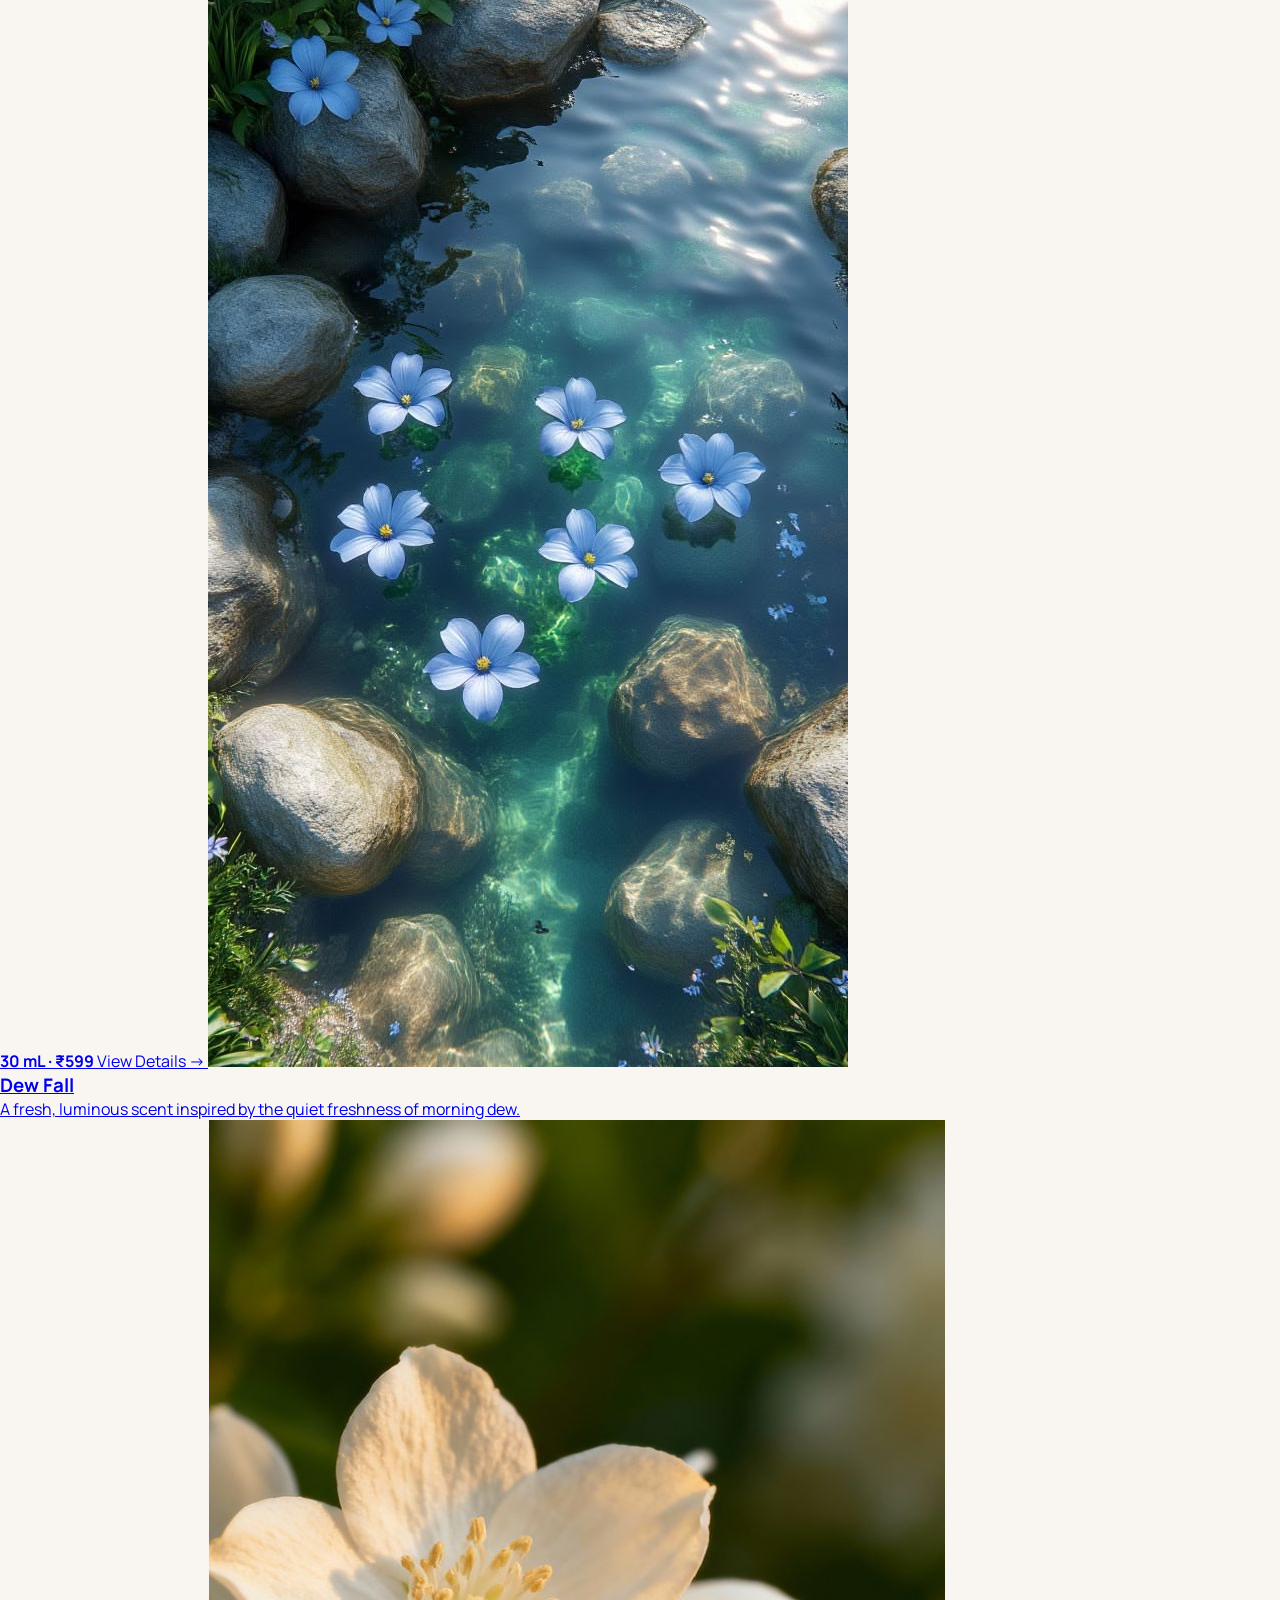
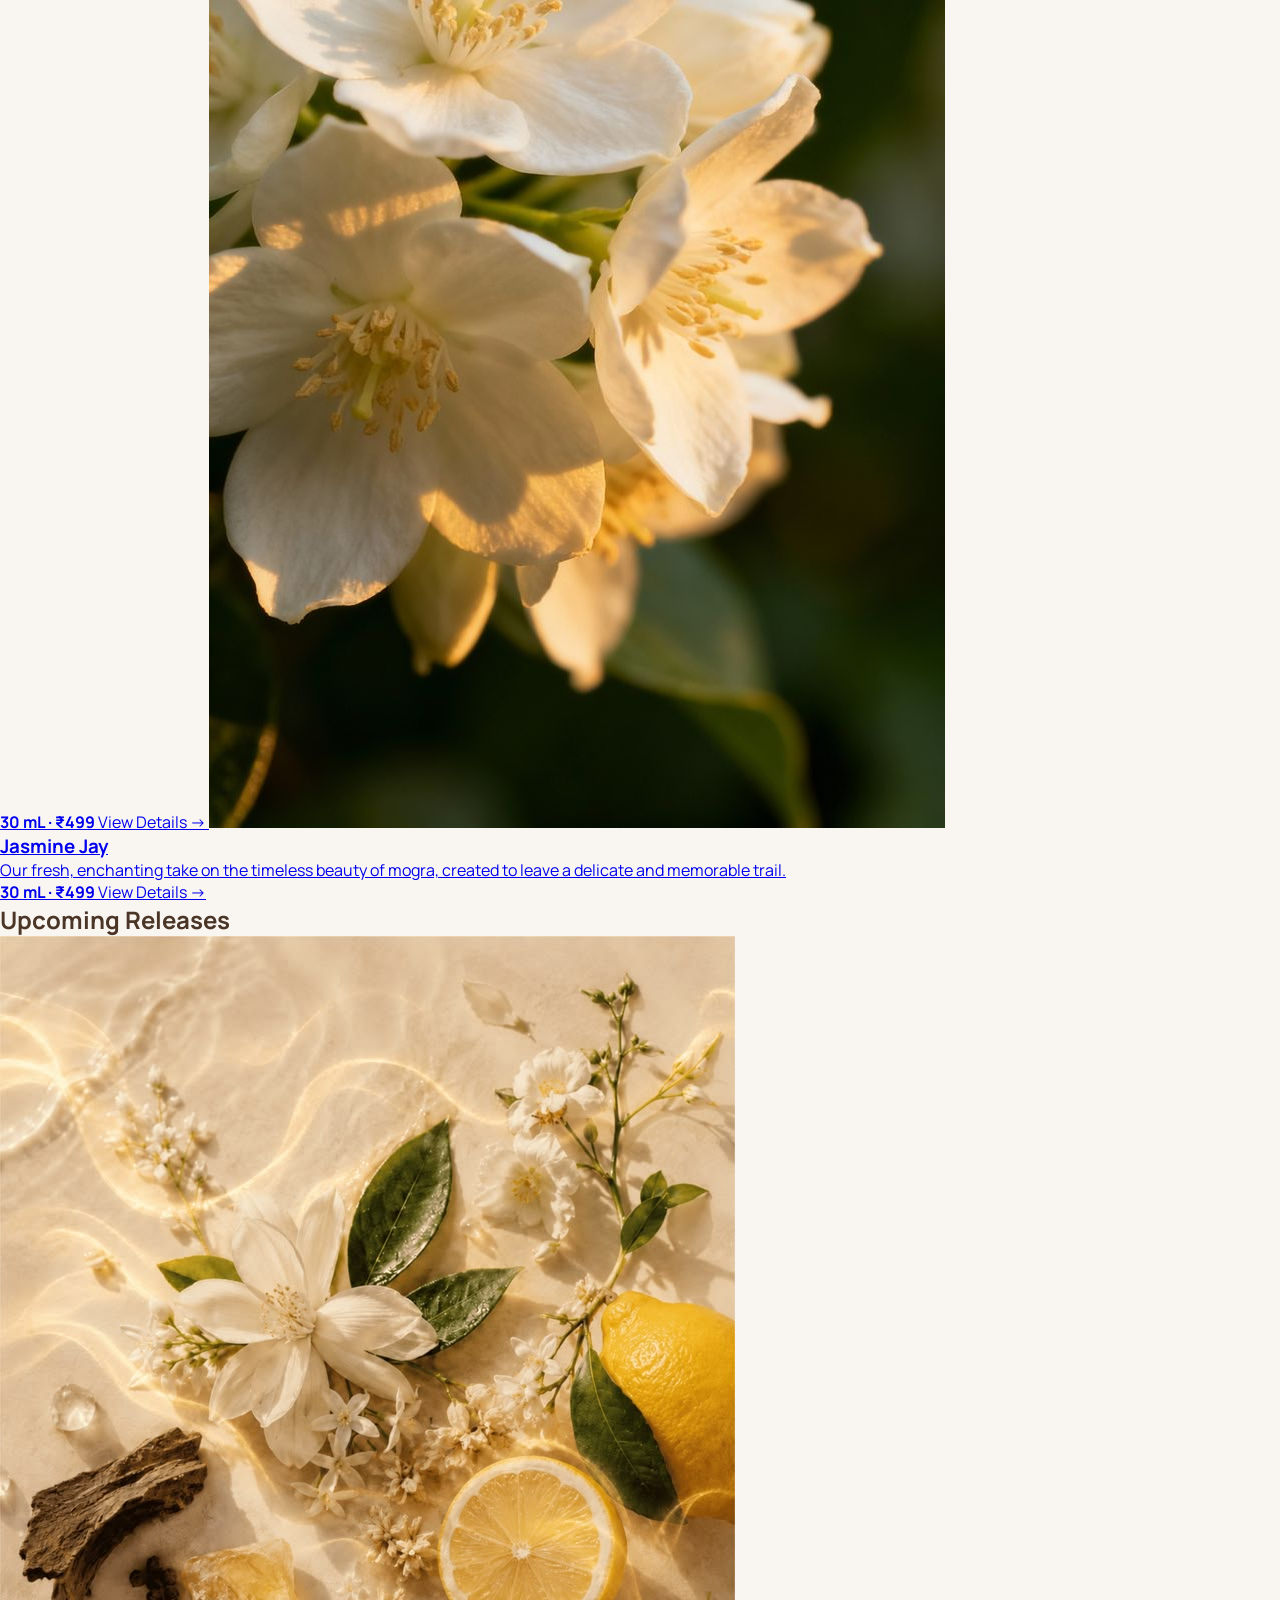
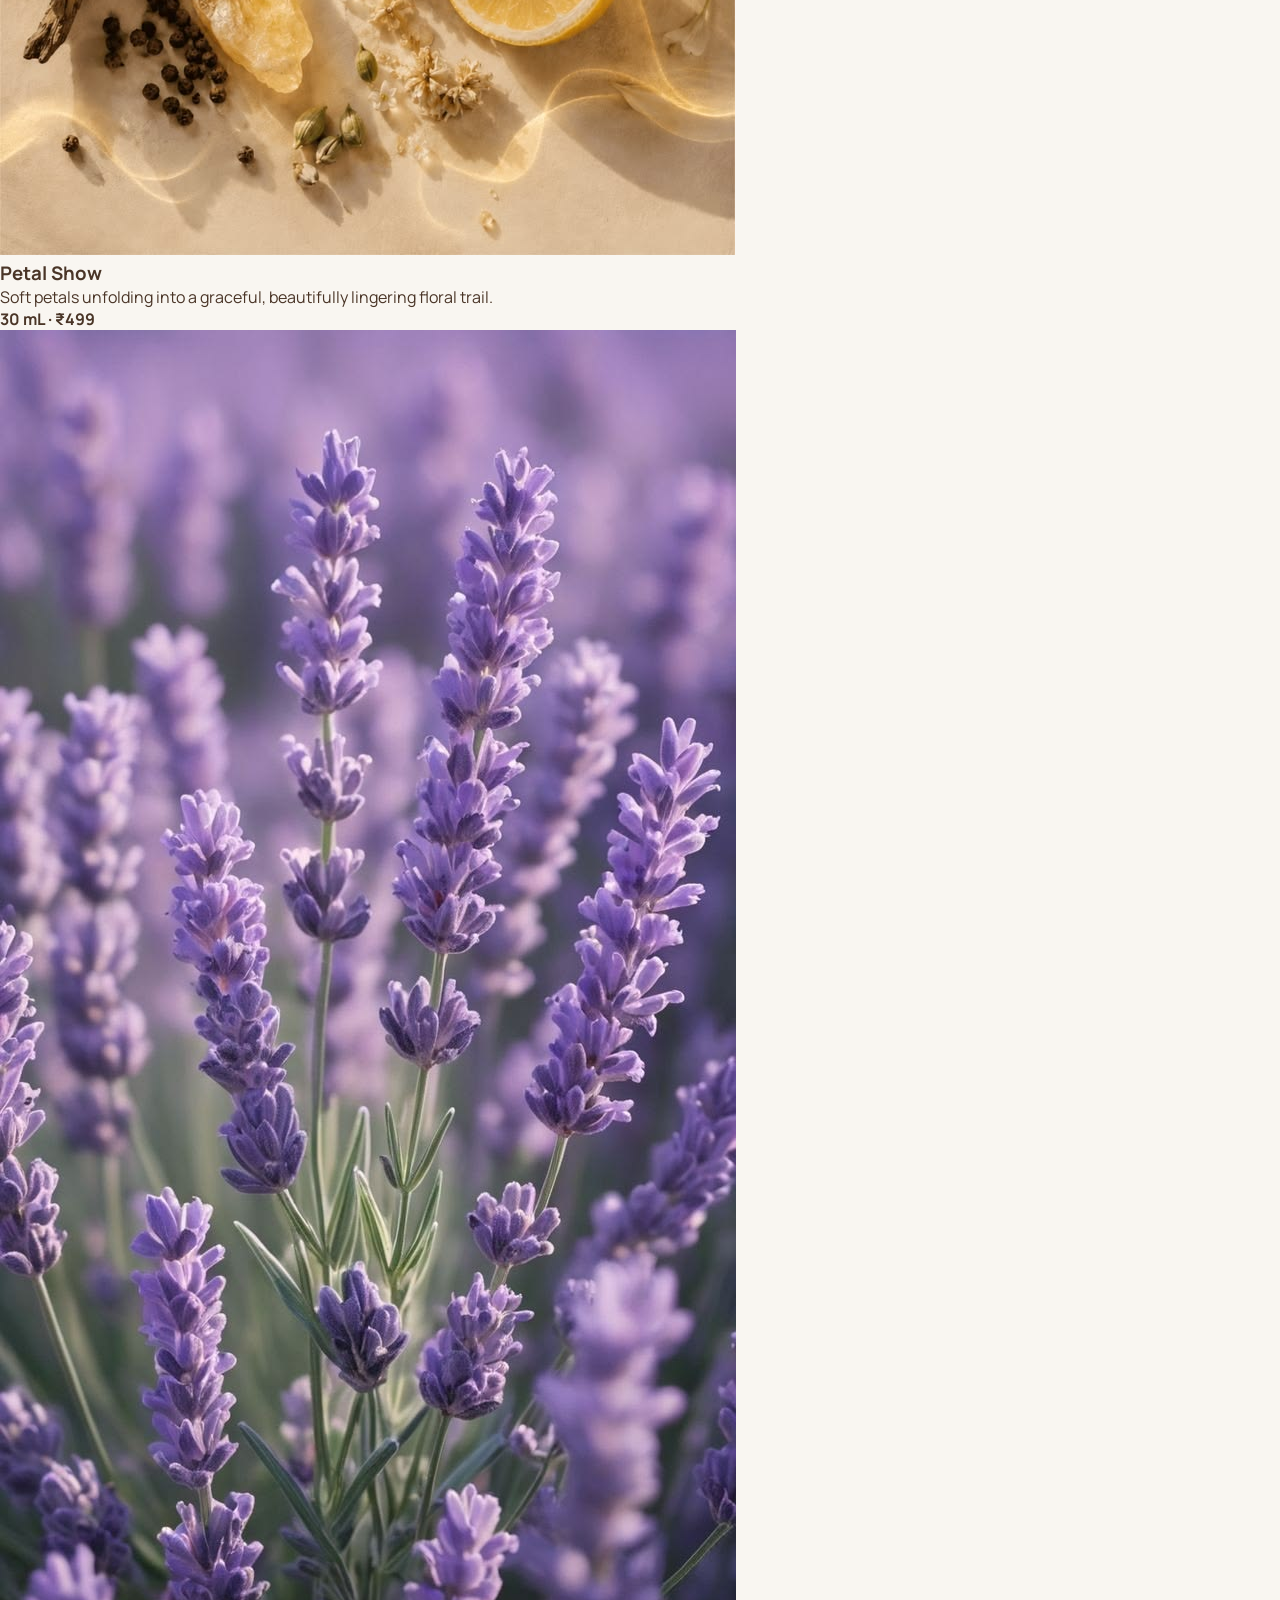
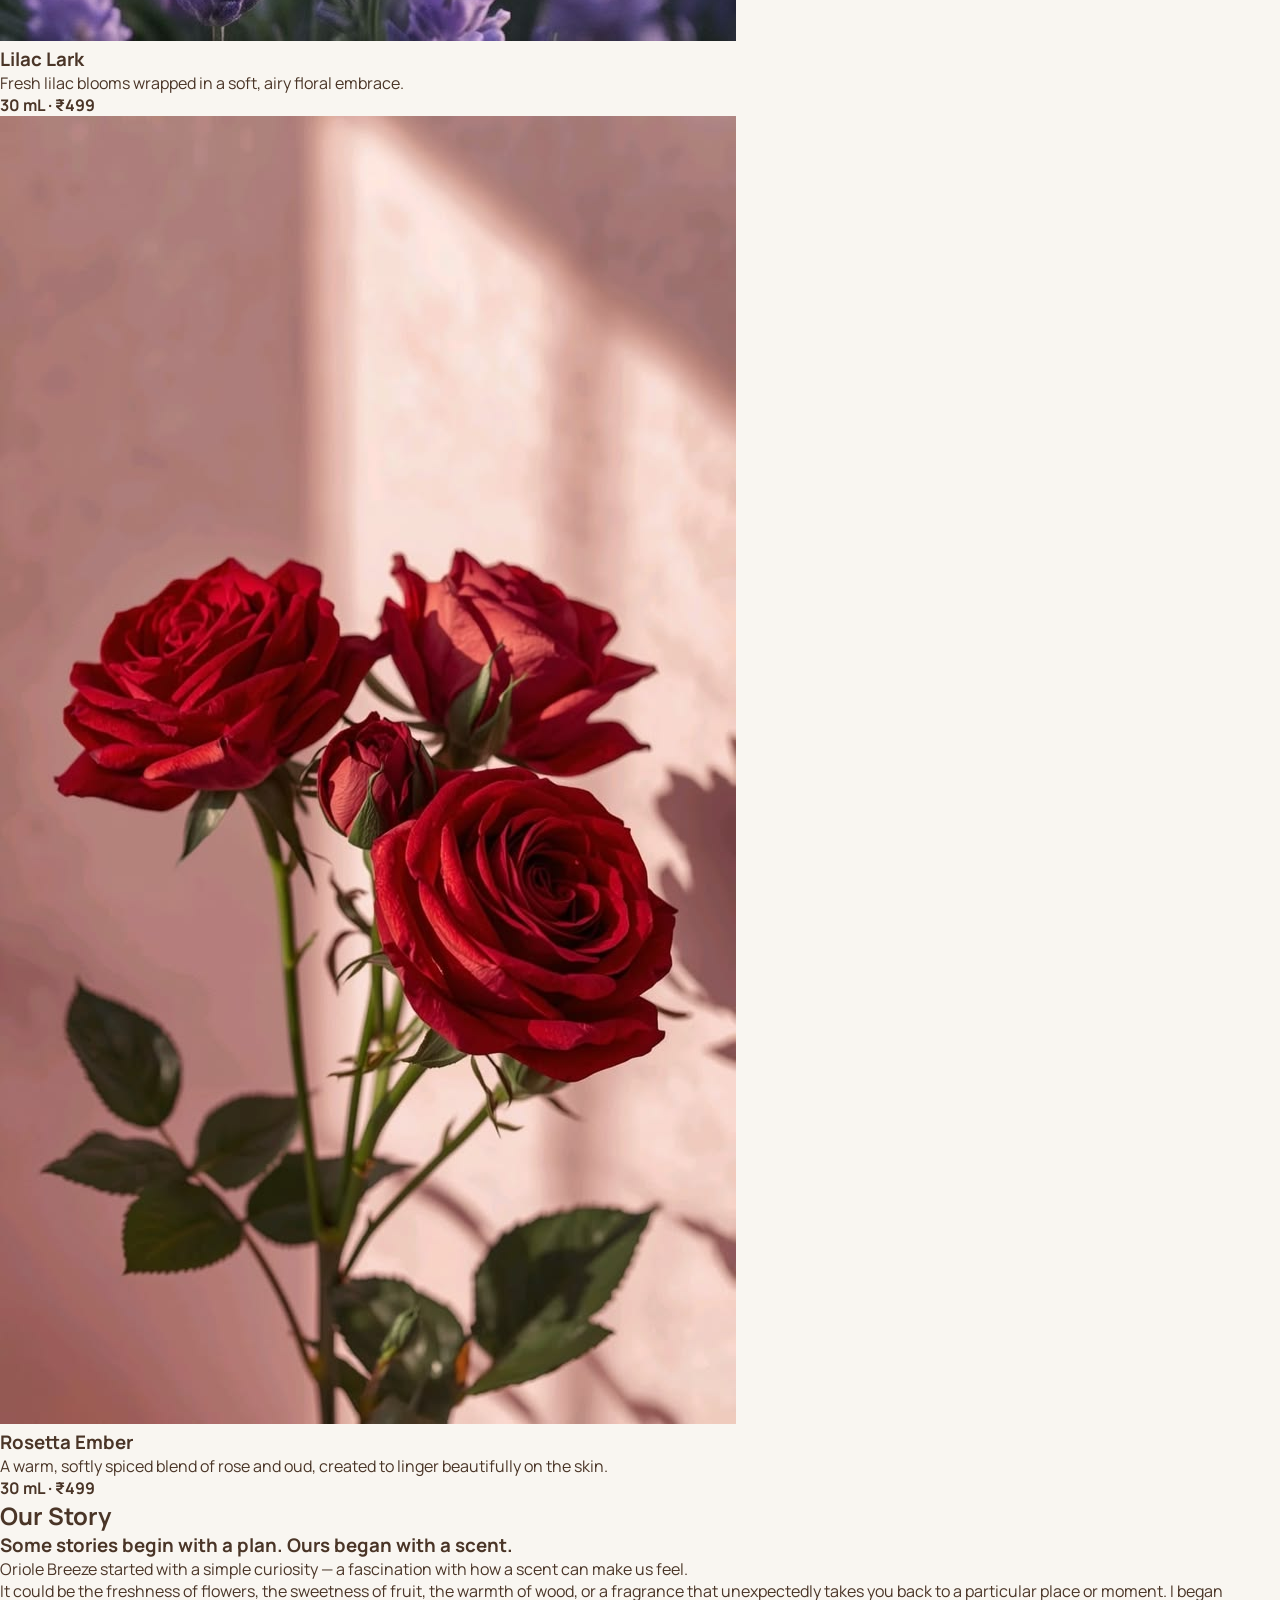
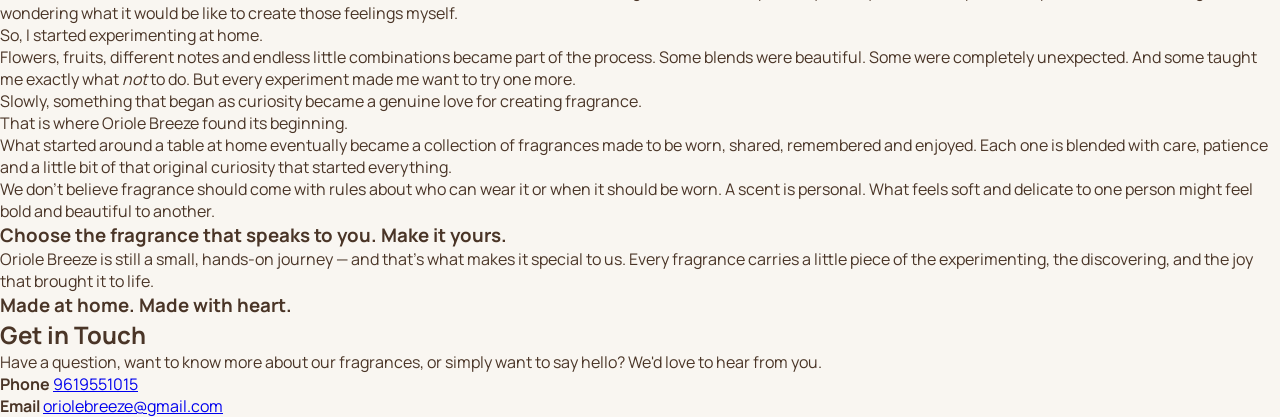
==== commit 8f07757d: "Update index.html" ====
--- a/index.html
+++ b/index.html
@@ -43,25 +43,15 @@
 
 <ul>
 
-<li>
-<a href="#home">Home</a>
-</li>
-
-<li>
-<a href="#collection">Collection</a>
-</li>
-
-<li>
-<a href="#upcoming">Upcoming</a>
-</li>
-
-<li>
-<a href="#story">Our Story</a>
-</li>
-
-<li>
-<a href="#contact">Contact</a>
-</li>
+<li><a href="#home">Home</a></li>
+
+<li><a href="#collection">Collection</a></li>
+
+<li><a href="#upcoming">Upcoming</a></li>
+
+<li><a href="#story">Our Story</a></li>
+
+<li><a href="#contact">Contact</a></li>
 
 </ul>
 
@@ -78,6 +68,12 @@
 <section class="hero" id="home">
 
 <div class="hero-text">
+
+<img
+src="bobo.png"
+alt="Bobo, the golden oriole"
+class="hero-bobo"
+>
 
 <h2 class="brand-name">
 Oriole Breeze
--- a/style.css
+++ b/style.css
@@ -57,29 +57,27 @@
 ========================= */
 
 .hero{
+  .hero{
     min-height:100vh;
+
     display:flex;
     justify-content:center;
     align-items:center;
+
     text-align:center;
+
     padding:0 20px;
+
     background-color:#EDE7DA;
-}
-
-.hero-text{
-    max-width:800px;
-    animation:fade 1.4s ease;
-    position:relative;
-    z-index:2;
-    transform:translateY(90px);
-}
-
-.hero-bobo{
-    width:700px;
-    height:700px;
-    object-fit:contain;
-    display:block;
-    margin:0 auto -20px;
+
+    background-image:url("./bobo.png");
+    background-repeat:no-repeat;
+
+    background-position:center 75%;
+
+    background-size:650px auto;
+
+    background-blend-mode:multiply;
 }
 
 .hero h1{
@@ -97,12 +95,17 @@
 
 .button{
     display:inline-block;
+
     padding:16px 42px;
+
     background:#C8A96A;
     color:white;
+
     border-radius:50px;
+
     text-decoration:none;
     font-weight:600;
+
     transition:.4s;
 }
 
@@ -171,10 +174,13 @@
     min-height:520px;
     padding:20px 28px 35px;
     border-radius:20px;
+
     transition:.3s;
+
     display:flex;
     flex-direction:column;
     align-items:center;
+
     text-decoration:none;
     color:inherit;
 }
@@ -186,8 +192,11 @@
 .card img{
     width:100%;
     height:220px;
+
     object-fit:cover;
+
     border-radius:12px;
+
     margin-bottom:5px;
 }
 
@@ -204,12 +213,15 @@
 .card strong{
     font-size:18px;
     font-weight:600;
+
     white-space:nowrap;
+
     margin-top:auto;
 }
 
 .view-details{
     margin-top:12px;
+
     font-size:14px;
     font-weight:600;
 }
@@ -278,7 +290,9 @@
 .upcoming{
     padding:120px 9%;
     background:#EDE7DA;
+
     text-align:center;
+
     scroll-margin-top:90px;
 }
 
@@ -286,25 +300,33 @@
     font-family:'Cormorant Garamond',serif;
     font-size:55px;
     font-weight:600;
+
     margin-bottom:60px;
 }
 
 .upcoming-products{
     display:grid;
     grid-template-columns:repeat(3,minmax(0,1fr));
+
     gap:35px;
+
     max-width:1250px;
+
     margin:0 auto;
 }
 
 .upcoming-card{
     min-height:500px;
+
     padding:25px 30px 40px;
+
     border-radius:24px;
+
     display:flex;
     flex-direction:column;
     align-items:center;
     justify-content:flex-start;
+
     transition:.3s;
 }
 
@@ -315,14 +337,18 @@
 .upcoming-card img{
     width:100%;
     height:270px;
+
     object-fit:cover;
+
     border-radius:16px;
+
     margin-bottom:25px;
 }
 
 .upcoming-card h3{
     font-family:'Cormorant Garamond',serif;
     font-size:30px;
+
     margin-bottom:10px;
 }
 
@@ -334,6 +360,7 @@
 .upcoming-card strong{
     font-size:18px;
     font-weight:600;
+
     margin-top:auto;
 }
 
@@ -386,8 +413,11 @@
 
 .story{
     padding:120px 20%;
+
     background:#F9F6F1;
+
     text-align:center;
+
     scroll-margin-top:90px;
 }
 
@@ -398,24 +428,32 @@
 
 .story h2{
     font-family:'Cormorant Garamond',serif;
+
     font-size:60px;
     font-weight:600;
+
     margin-bottom:50px;
 }
 
 .story h3{
     font-family:'Cormorant Garamond',serif;
+
     font-size:30px;
     font-weight:600;
+
     line-height:1.4;
+
     margin:50px 0 25px;
 }
 
 .story p{
     font-family:'Manrope',sans-serif;
+
     font-size:17px;
     line-height:2;
+
     color:#6f5a4b;
+
     margin-bottom:30px;
 }
 
@@ -430,23 +468,31 @@
 
 .contact{
     padding:120px 12%;
+
     background:#F9F6F1;
+
     text-align:left;
+
     scroll-margin-top:90px;
 }
 
 .contact h2{
     font-family:'Cormorant Garamond',serif;
+
     font-size:55px;
     font-weight:600;
+
     margin-bottom:20px;
 }
 
 .contact-intro{
     max-width:550px;
+
     font-size:17px;
     line-height:1.8;
+
     color:#6f5a4b;
+
     margin-bottom:45px;
 }
 
@@ -456,21 +502,28 @@
 
 .contact-details p{
     margin:8px 0 30px;
+
     font-size:16px;
+
     color:#7b6250;
 }
 
 .contact-details strong{
     display:block;
-    font-family:'Cormorant Garamond',serif;
+
+    font-family:'Cormorant Garamond',serif;
+
     font-size:25px;
     font-weight:600;
+
     color:#4A3527;
+
     margin-bottom:5px;
 }
 
 .contact-details a{
     color:#5A4030;
+
     text-decoration:underline;
     text-underline-offset:4px;
 }
@@ -508,15 +561,14 @@
         padding:18px 5%;
     }
 
+    .hero{
+        background-size:500px auto;
+    }
+
     .hero h1{
         font-size:55px;
     }
 
-    .hero-bobo{
-        width:500px;
-        height:500px;
-    }
-
     .hero p{
         font-size:17px;
     }
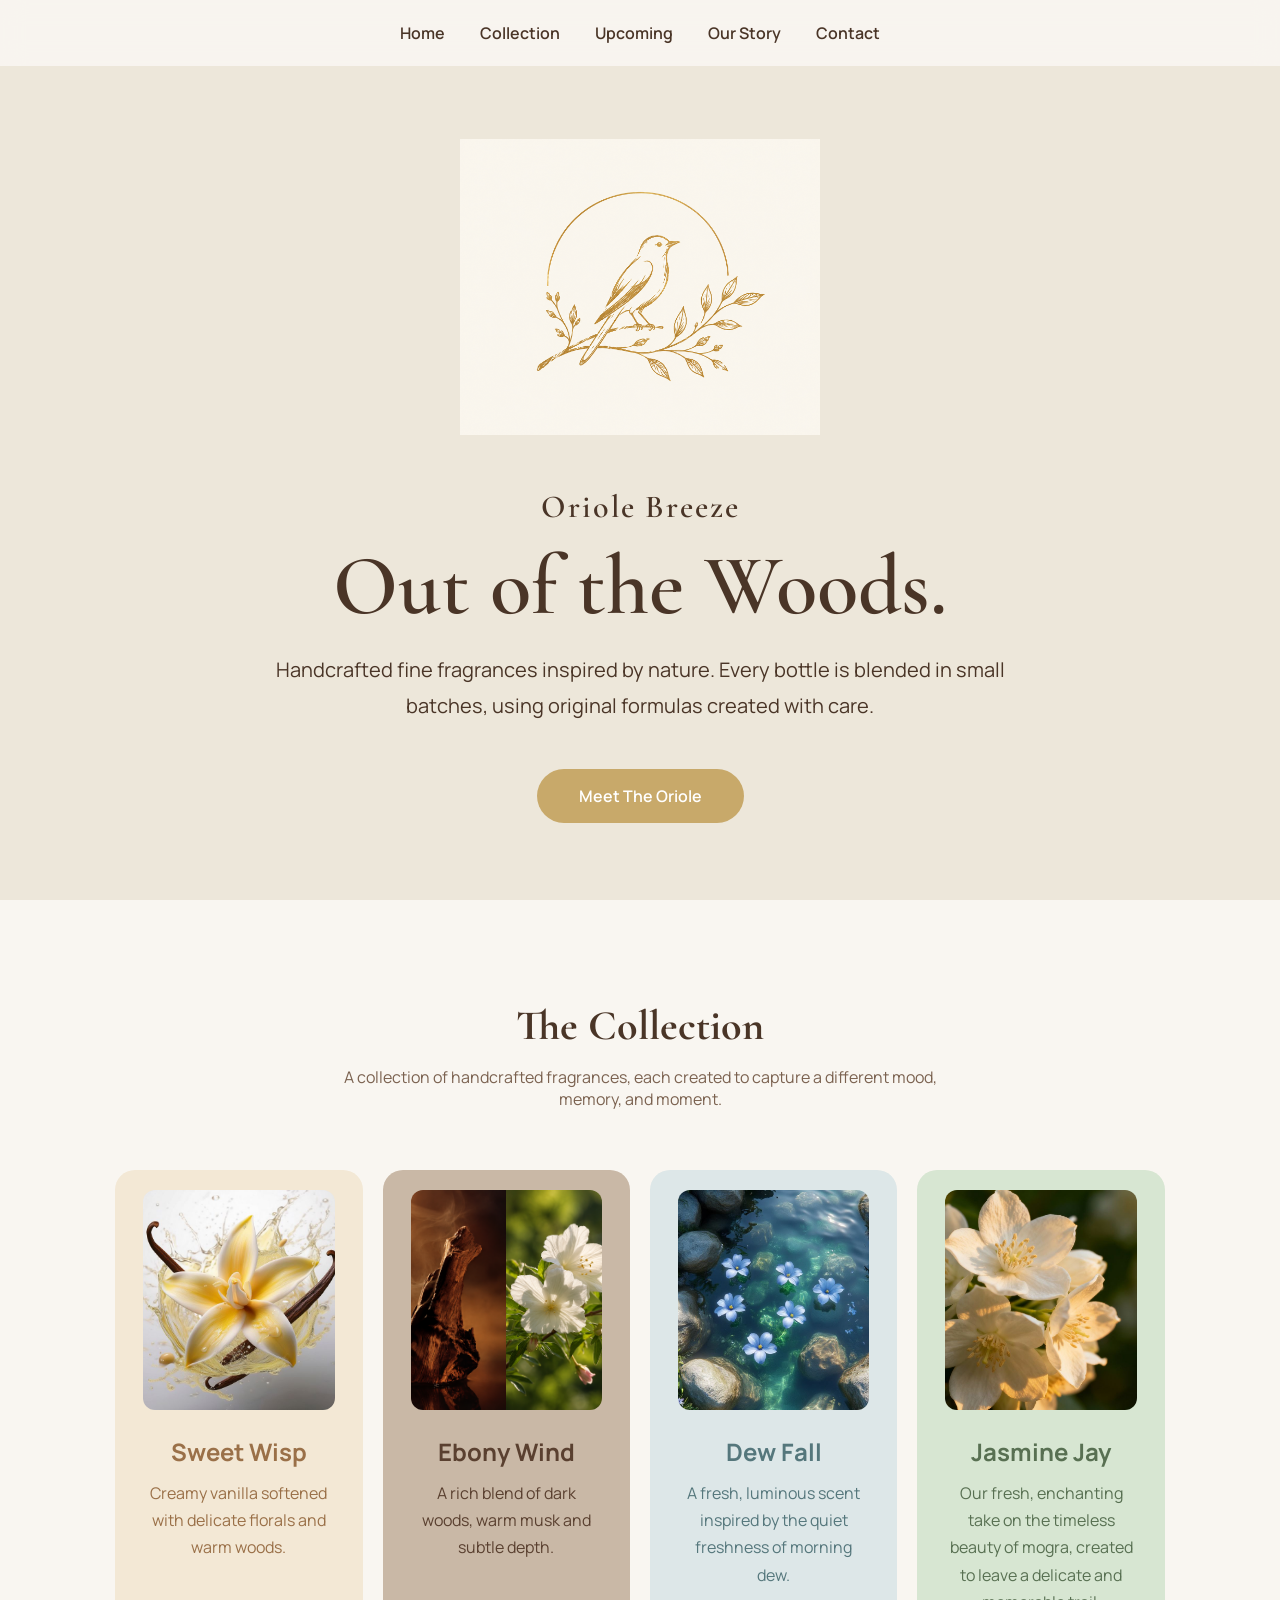
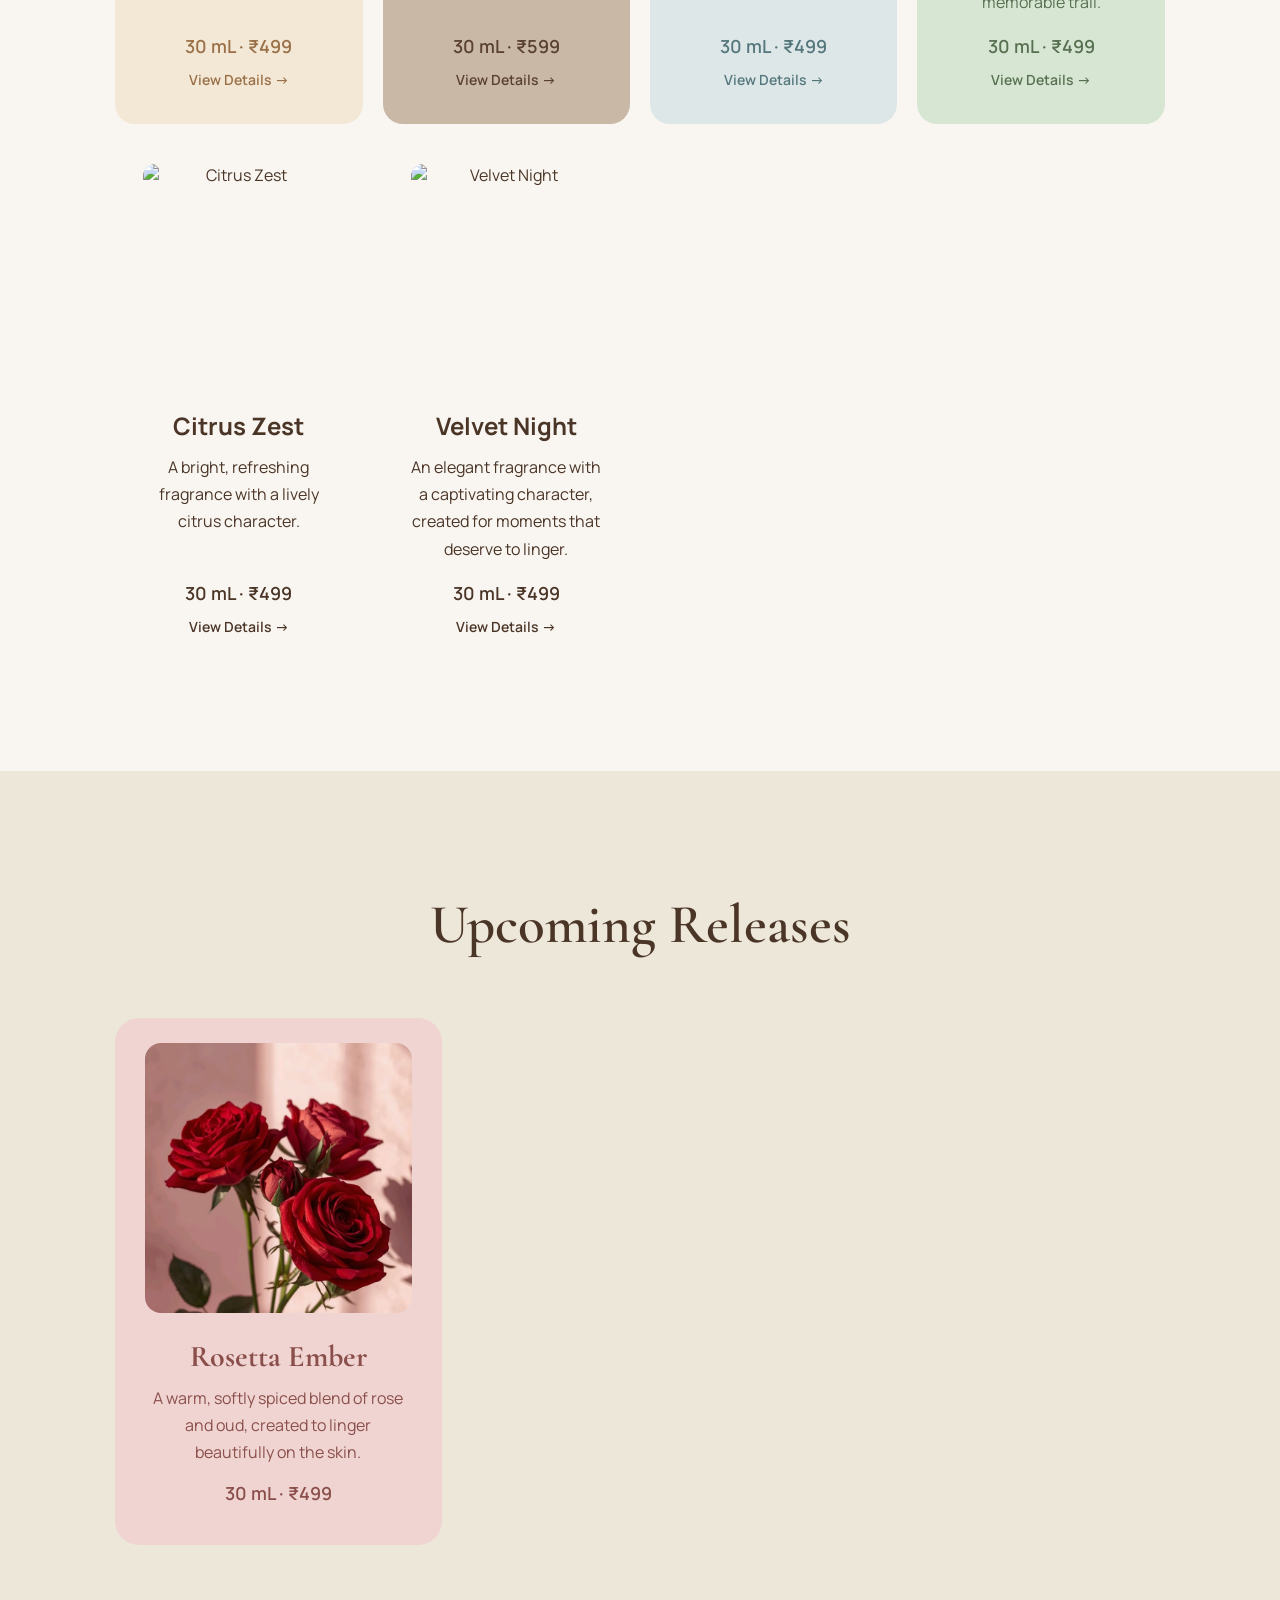
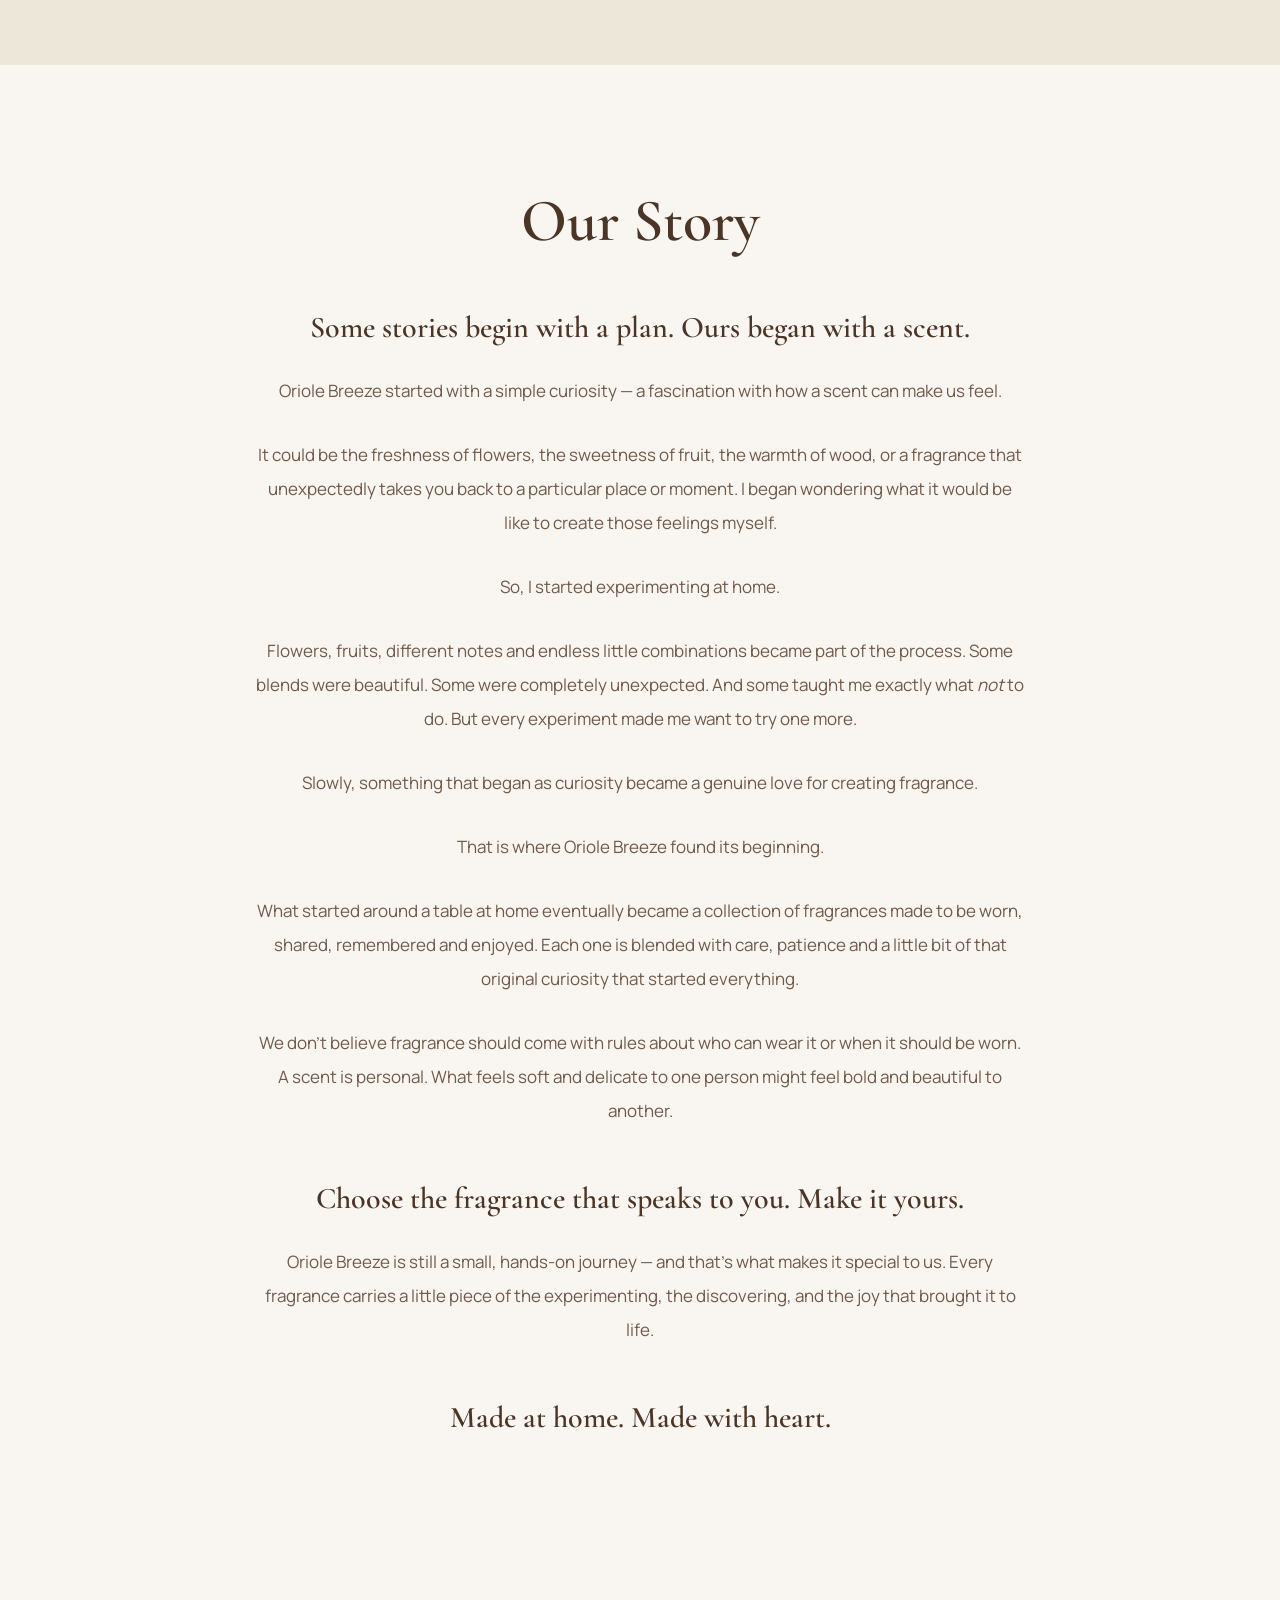
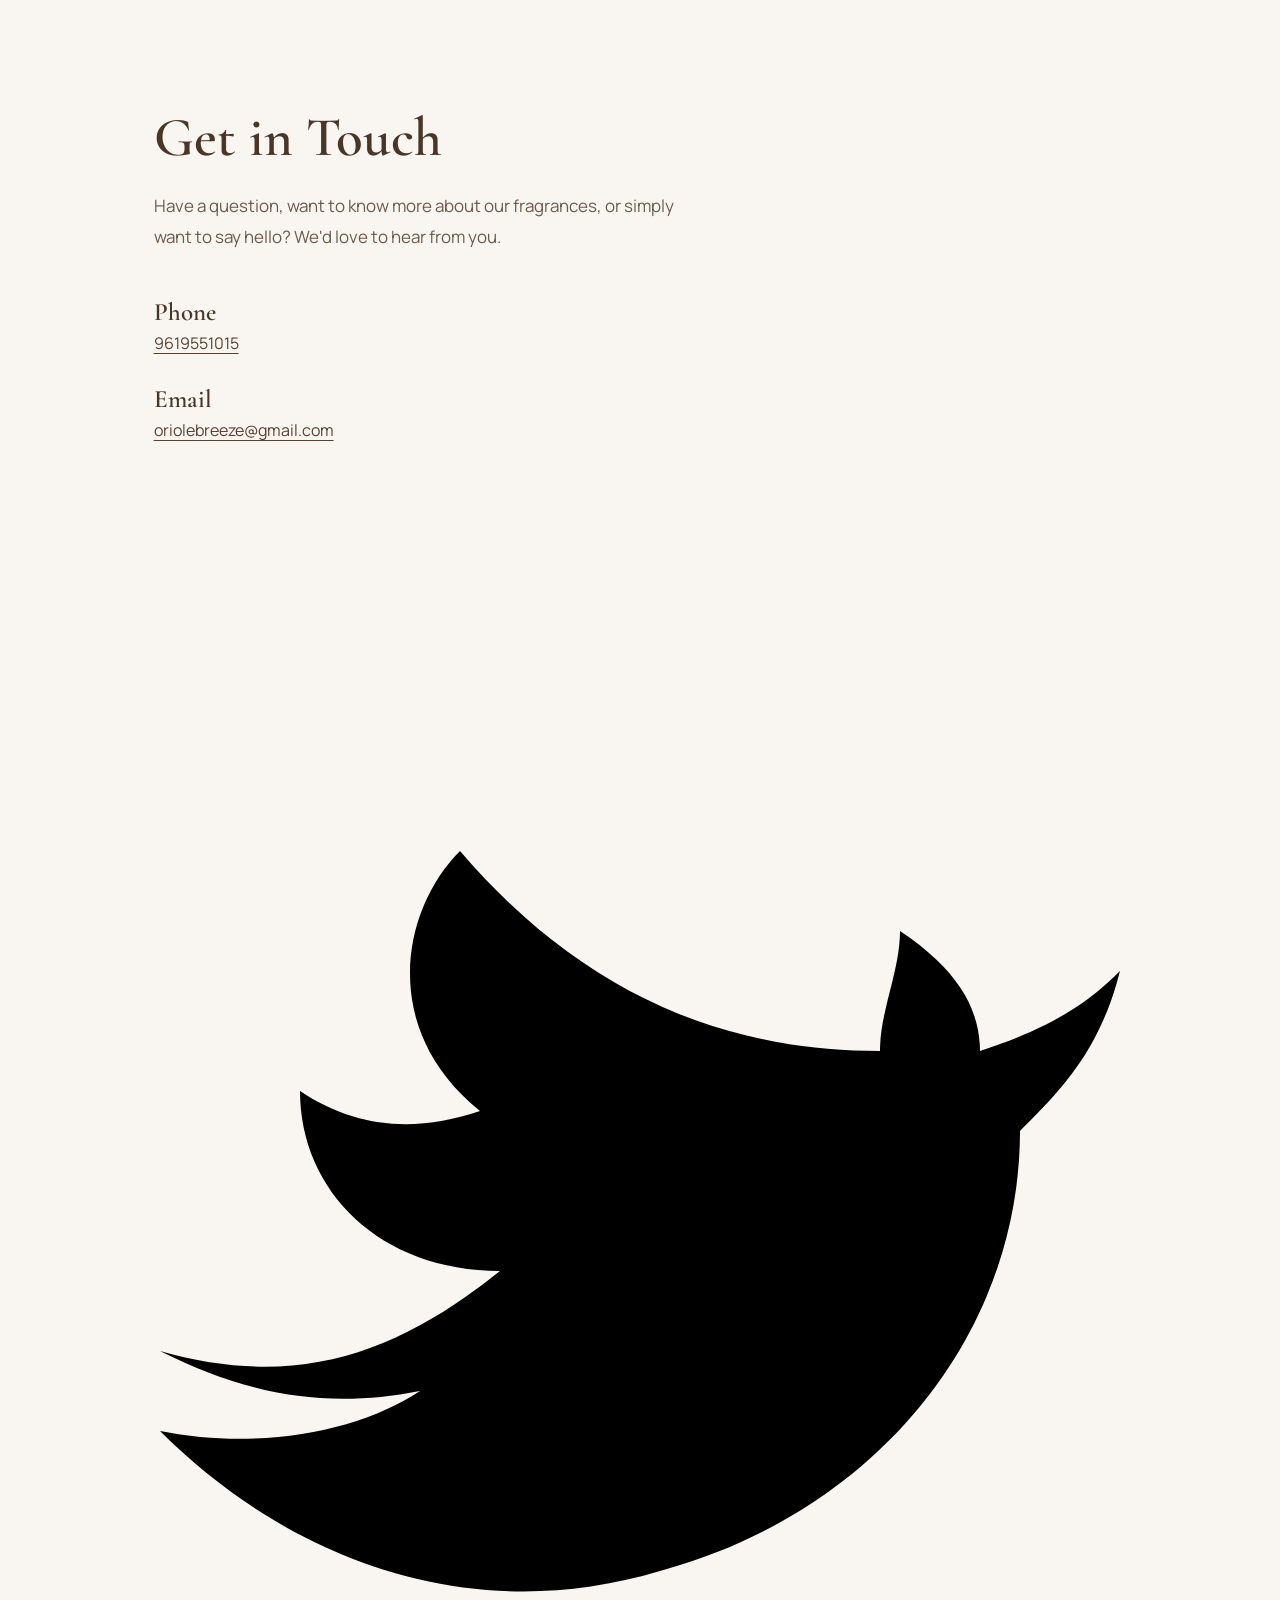
==== commit 69aae845: "Update index.html" ====
--- a/index.html
+++ b/index.html
@@ -1,3 +1,4 @@
+
 <!DOCTYPE html>
 <html lang="en">
 
@@ -29,30 +30,20 @@
 
 </head>
 
-
 <body>
 
-
-<!-- =========================
-     NAVIGATION
-========================= -->
+<!-- NAVIGATION -->
 
 <header>
 
 <nav>
 
 <ul>
-
 <li><a href="#home">Home</a></li>
-
 <li><a href="#collection">Collection</a></li>
-
 <li><a href="#upcoming">Upcoming</a></li>
-
 <li><a href="#story">Our Story</a></li>
-
 <li><a href="#contact">Contact</a></li>
-
 </ul>
 
 </nav>
@@ -60,10 +51,7 @@
 </header>
 
 
-
-<!-- =========================
-     HOME
-========================= -->
+<!-- HOME -->
 
 <section class="hero" id="home">
 
@@ -75,13 +63,9 @@
 class="hero-bobo"
 >
 
-<h2 class="brand-name">
-Oriole Breeze
-</h2>
-
-<h1>
-Out of the Woods.
-</h1>
+<h2 class="brand-name">Oriole Breeze</h2>
+
+<h1>Out of the Woods.</h1>
 
 <p>
 Handcrafted fine fragrances inspired by nature.
@@ -98,23 +82,17 @@
 </section>
 
 
-
-<!-- =========================
-     COLLECTION
-========================= -->
+<!-- COLLECTION -->
 
 <section class="collection" id="collection">
 
-<h2>
-The Collection
-</h2>
+<h2>The Collection</h2>
 
 <p class="collection-intro">
 A collection of handcrafted fragrances, each created to capture
 a different mood, memory, and moment.
 </p>
 
-
 <div class="products">
 
 
@@ -124,24 +102,17 @@
 
 <img src="Sweet Wisp.jpg" alt="Sweet Wisp">
 
-<h3>
-Sweet Wisp
-</h3>
+<h3>Sweet Wisp</h3>
 
 <p>
 Creamy vanilla softened with delicate florals and warm woods.
 </p>
 
-<strong>
-30 mL · ₹499
-</strong>
-
-<span class="view-details">
-View Details →
-</span>
-
-</a>
-
+<strong>30 mL · ₹499</strong>
+
+<span class="view-details">View Details →</span>
+
+</a>
 
 
 <!-- EBONY WIND -->
@@ -150,24 +121,17 @@
 
 <img src="Ebony Wind.png" alt="Ebony Wind">
 
-<h3>
-Ebony Wind
-</h3>
+<h3>Ebony Wind</h3>
 
 <p>
 A rich blend of dark woods, warm musk and subtle depth.
 </p>
 
-<strong>
-30 mL · ₹599
-</strong>
-
-<span class="view-details">
-View Details →
-</span>
-
-</a>
-
+<strong>30 mL · ₹599</strong>
+
+<span class="view-details">View Details →</span>
+
+</a>
 
 
 <!-- DEW FALL -->
@@ -176,24 +140,17 @@
 
 <img src="Dew Fall.jpg" alt="Dew Fall">
 
-<h3>
-Dew Fall
-</h3>
+<h3>Dew Fall</h3>
 
 <p>
 A fresh, luminous scent inspired by the quiet freshness of morning dew.
 </p>
 
-<strong>
-30 mL · ₹499
-</strong>
-
-<span class="view-details">
-View Details →
-</span>
-
-</a>
-
+<strong>30 mL · ₹499</strong>
+
+<span class="view-details">View Details →</span>
+
+</a>
 
 
 <!-- JASMINE JAY -->
@@ -202,129 +159,101 @@
 
 <img src="Jasmine Jay.jpg" alt="Jasmine Jay">
 
-<h3>
-Jasmine Jay
-</h3>
+<h3>Jasmine Jay</h3>
 
 <p>
 Our fresh, enchanting take on the timeless beauty of mogra,
 created to leave a delicate and memorable trail.
 </p>
 
-<strong>
-30 mL · ₹499
-</strong>
-
-<span class="view-details">
-View Details →
-</span>
-
-</a>
-
-
-</div>
-
-</section>
-
-
-
-<!-- =========================
-     UPCOMING RELEASES
-========================= -->
+<strong>30 mL · ₹499</strong>
+
+<span class="view-details">View Details →</span>
+
+</a>
+
+
+<!-- CITRUS ZEST -->
+
+<a href="Citrus-Zest.html" class="card citrus-zest">
+
+<img src="Citrus Zest.jpg" alt="Citrus Zest">
+
+<h3>Citrus Zest</h3>
+
+<p>
+A bright, refreshing fragrance with a lively citrus character.
+</p>
+
+<strong>30 mL · ₹499</strong>
+
+<span class="view-details">View Details →</span>
+
+</a>
+
+
+<!-- VELVET NIGHT -->
+
+<a href="Velvet-Night.html" class="card velvet-night">
+
+<img src="Velvet Night.jpg" alt="Velvet Night">
+
+<h3>Velvet Night</h3>
+
+<p>
+An elegant fragrance with a captivating character,
+created for moments that deserve to linger.
+</p>
+
+<strong>30 mL · ₹499</strong>
+
+<span class="view-details">View Details →</span>
+
+</a>
+
+
+</div>
+
+</section>
+
+
+<!-- UPCOMING RELEASES -->
 
 <section class="upcoming" id="upcoming">
 
-<h2>
-Upcoming Releases
-</h2>
-
+<h2>Upcoming Releases</h2>
 
 <div class="upcoming-products">
 
-
-<!-- PETAL SHOW -->
-
-<div class="upcoming-card petal-show">
-
-<img src="Petal Show.jpg" alt="Petal Show">
-
-<h3>
-Petal Show
-</h3>
-
-<p>
-Soft petals unfolding into a graceful, beautifully lingering floral trail.
-</p>
-
-<strong>
-30 mL · ₹499
-</strong>
-
-</div>
-
-
-
-<!-- LILAC LARK -->
-
-<div class="upcoming-card lilac-lark">
-
-<img src="Lilac Lark.jpg" alt="Lilac Lark">
-
-<h3>
-Lilac Lark
-</h3>
-
-<p>
-Fresh lilac blooms wrapped in a soft, airy floral embrace.
-</p>
-
-<strong>
-30 mL · ₹499
-</strong>
-
-</div>
-
-
-
 <!-- ROSETTA EMBER -->
 
 <div class="upcoming-card rosetta-ember">
 
 <img src="Rosetta Ember.jpg" alt="Rosetta Ember">
 
-<h3>
-Rosetta Ember
-</h3>
+<h3>Rosetta Ember</h3>
 
 <p>
 A warm, softly spiced blend of rose and oud,
 created to linger beautifully on the skin.
 </p>
 
-<strong>
-30 mL · ₹499
-</strong>
-
-</div>
-
-
-</div>
-
-</section>
-
-
-
-<!-- =========================
-     OUR STORY
-========================= -->
+<strong>30 mL · ₹499</strong>
+
+</div>
+
+</div>
+
+</section>
+
+
+<!-- OUR STORY -->
 
 <section class="story" id="story">
 
 <div class="story-text">
 
-<h2>
-Our Story
-</h2>
+<h2>Our Story</h2>
 
 <h3>
 Some stories begin with a plan. Ours began with a scent.
@@ -394,16 +323,11 @@
 </section>
 
 
-
-<!-- =========================
-     CONTACT
-========================= -->
+<!-- CONTACT -->
 
 <section class="contact" id="contact">
 
-<h2>
-Get in Touch
-</h2>
+<h2>Get in Touch</h2>
 
 <p class="contact-intro">
 Have a question, want to know more about our fragrances,
@@ -411,38 +335,49 @@
 We'd love to hear from you.
 </p>
 
-
 <div class="contact-details">
 
 <p>
-
-<strong>
-Phone
-</strong>
-
-<a href="tel:9619551015">
-9619551015
-</a>
-
-</p>
-
-
-<p>
-
-<strong>
-Email
-</strong>
-
+<strong>Phone</strong>
+<a href="tel:9619551015">9619551015</a>
+</p>
+
+<p>
+<strong>Email</strong>
 <a href="mailto:oriolebreeze@gmail.com">
 oriolebreeze@gmail.com
 </a>
-
-</p>
-
-</div>
-
-</section>
-
+</p>
+
+</div>
+
+</section>
+
+
+<!-- SHOPPING CART BIRD -->
+
+<a href="cart.html" class="cart-bird" aria-label="Shopping Cart">
+
+<svg viewBox="0 0 64 64" xmlns="http://www.w3.org/2000/svg">
+
+<path d="M8 38
+C15 40 20 38 25 34
+C19 34 15 30 15 25
+C18 27 21 27 24 26
+C19 22 20 16 23 13
+C29 20 36 23 44 23
+C44 21 45 19 45 17
+C48 19 49 21 49 23
+C52 22 54 21 56 19
+C55 23 53 25 51 27
+C51 37 44 46 33 49
+C23 52 14 48 8 42
+C13 43 18 42 21 40
+C16 41 12 40 8 38Z"/>
+
+</svg>
+
+</a>
 
 </body>
 
--- a/style.css
+++ b/style.css
@@ -57,7 +57,6 @@
 ========================= */
 
 .hero{
-  .hero{
     min-height:100vh;
 
     display:flex;
@@ -66,32 +65,62 @@
 
     text-align:center;
 
-    padding:0 20px;
-
-    background-color:#EDE7DA;
-
-    background-image:url("./bobo.png");
-    background-repeat:no-repeat;
-
-    background-position:center 75%;
-
-    background-size:650px auto;
-
-    background-blend-mode:multiply;
-}
+    padding:100px 20px 70px;
+
+    background:#EDE7DA;
+}
+
+.hero-text{
+    max-width:800px;
+
+    animation:fade 1.4s ease;
+
+    position:relative;
+    z-index:2;
+}
+
+
+/* =========================
+   BOBO
+========================= */
+
+.hero-bobo{
+    width:360px;
+    height:360px;
+
+    object-fit:contain;
+
+    display:block;
+
+    margin:0 auto 20px;
+}
+
+
+/* =========================
+   HOME TEXT
+========================= */
 
 .hero h1{
     font-family:'Cormorant Garamond',serif;
+
     font-size:85px;
     font-weight:600;
+
     margin-bottom:15px;
 }
 
 .hero p{
     font-size:20px;
+
     line-height:1.8;
+
     margin-bottom:45px;
 }
+
+
+/* =========================
+   BUTTON
+========================= */
 
 .button{
     display:inline-block;
@@ -99,11 +128,13 @@
     padding:16px 42px;
 
     background:#C8A96A;
+
     color:white;
 
     border-radius:50px;
 
     text-decoration:none;
+
     font-weight:600;
 
     transition:.4s;
@@ -111,6 +142,7 @@
 
 .button:hover{
     background:#4A3527;
+
     transform:translateY(-5px);
 }
 
@@ -140,20 +172,27 @@
 
 .collection{
     padding:100px 9%;
+
     text-align:center;
+
     background:#F9F6F1;
+
     scroll-margin-top:90px;
 }
 
 .collection h2{
     font-size:42px;
+
     margin-bottom:15px;
+
     font-family:'Cormorant Garamond',serif;
 }
 
 .collection-intro{
     max-width:600px;
+
     margin:auto;
+
     color:#7b6250;
 }
 
@@ -164,24 +203,33 @@
 
 .products{
     display:grid;
+
     grid-template-columns:repeat(4,minmax(0,1fr));
+
     gap:20px;
+
     max-width:1400px;
+
     margin:60px auto 0;
 }
 
 .card{
     min-height:520px;
+
     padding:20px 28px 35px;
+
     border-radius:20px;
 
     transition:.3s;
 
     display:flex;
+
     flex-direction:column;
+
     align-items:center;
 
     text-decoration:none;
+
     color:inherit;
 }
 
@@ -191,6 +239,7 @@
 
 .card img{
     width:100%;
+
     height:220px;
 
     object-fit:cover;
@@ -202,16 +251,19 @@
 
 .card h3{
     margin-top:20px;
+
     font-size:24px;
 }
 
 .card p{
     line-height:1.7;
+
     margin:12px 0 18px;
 }
 
 .card strong{
     font-size:18px;
+
     font-weight:600;
 
     white-space:nowrap;
@@ -223,6 +275,7 @@
     margin-top:12px;
 
     font-size:14px;
+
     font-weight:600;
 }
 
@@ -233,6 +286,7 @@
 
 .sweet-wisp{
     background:#F3E8D5;
+
     color:#9A7048;
 }
 
@@ -247,6 +301,7 @@
 
 .ebony-wind{
     background:#C9B8A6;
+
     color:#5A4030;
 }
 
@@ -261,6 +316,7 @@
 
 .dew-fall{
     background:#DDE7E8;
+
     color:#55777C;
 }
 
@@ -275,6 +331,7 @@
 
 .jasmine-jay{
     background:#D7E6D2;
+
     color:#587052;
 }
 
@@ -289,6 +346,7 @@
 
 .upcoming{
     padding:120px 9%;
+
     background:#EDE7DA;
 
     text-align:center;
@@ -298,7 +356,9 @@
 
 .upcoming h2{
     font-family:'Cormorant Garamond',serif;
+
     font-size:55px;
+
     font-weight:600;
 
     margin-bottom:60px;
@@ -306,6 +366,7 @@
 
 .upcoming-products{
     display:grid;
+
     grid-template-columns:repeat(3,minmax(0,1fr));
 
     gap:35px;
@@ -323,8 +384,11 @@
     border-radius:24px;
 
     display:flex;
+
     flex-direction:column;
+
     align-items:center;
+
     justify-content:flex-start;
 
     transition:.3s;
@@ -336,6 +400,7 @@
 
 .upcoming-card img{
     width:100%;
+
     height:270px;
 
     object-fit:cover;
@@ -347,6 +412,7 @@
 
 .upcoming-card h3{
     font-family:'Cormorant Garamond',serif;
+
     font-size:30px;
 
     margin-bottom:10px;
@@ -354,11 +420,13 @@
 
 .upcoming-card p{
     line-height:1.7;
+
     margin-bottom:15px;
 }
 
 .upcoming-card strong{
     font-size:18px;
+
     font-weight:600;
 
     margin-top:auto;
@@ -371,6 +439,7 @@
 
 .petal-show{
     background:#EED9D8;
+
     color:#A35F68;
 }
 
@@ -385,6 +454,7 @@
 
 .lilac-lark{
     background:#E4DCEB;
+
     color:#74577F;
 }
 
@@ -399,6 +469,7 @@
 
 .rosetta-ember{
     background:#F0D4D2;
+
     color:#8A4F4B;
 }
 
@@ -423,6 +494,7 @@
 
 .story-text{
     max-width:800px;
+
     margin:0 auto;
 }
 
@@ -430,6 +502,7 @@
     font-family:'Cormorant Garamond',serif;
 
     font-size:60px;
+
     font-weight:600;
 
     margin-bottom:50px;
@@ -439,6 +512,7 @@
     font-family:'Cormorant Garamond',serif;
 
     font-size:30px;
+
     font-weight:600;
 
     line-height:1.4;
@@ -450,6 +524,7 @@
     font-family:'Manrope',sans-serif;
 
     font-size:17px;
+
     line-height:2;
 
     color:#6f5a4b;
@@ -480,6 +555,7 @@
     font-family:'Cormorant Garamond',serif;
 
     font-size:55px;
+
     font-weight:600;
 
     margin-bottom:20px;
@@ -489,6 +565,7 @@
     max-width:550px;
 
     font-size:17px;
+
     line-height:1.8;
 
     color:#6f5a4b;
@@ -514,6 +591,7 @@
     font-family:'Cormorant Garamond',serif;
 
     font-size:25px;
+
     font-weight:600;
 
     color:#4A3527;
@@ -525,6 +603,7 @@
     color:#5A4030;
 
     text-decoration:underline;
+
     text-underline-offset:4px;
 }
 
@@ -554,6 +633,7 @@
 
     nav ul{
         gap:15px;
+
         flex-wrap:wrap;
     }
 
@@ -562,7 +642,12 @@
     }
 
     .hero{
-        background-size:500px auto;
+        padding:110px 20px 70px;
+    }
+
+    .hero-bobo{
+        width:300px;
+        height:300px;
     }
 
     .hero h1{
@@ -620,5 +705,18 @@
     .contact h2{
         font-size:48px;
     }
-
-}
+    /* =========================
+   RESTORE BOBO SIZE
+========================= */
+
+.hero-bobo{
+    width:360px !important;
+    height:360px !important;
+    max-width:360px !important;
+    max-height:360px !important;
+    object-fit:contain !important;
+    display:block !important;
+    margin:0 auto 20px !important;
+}
+
+}
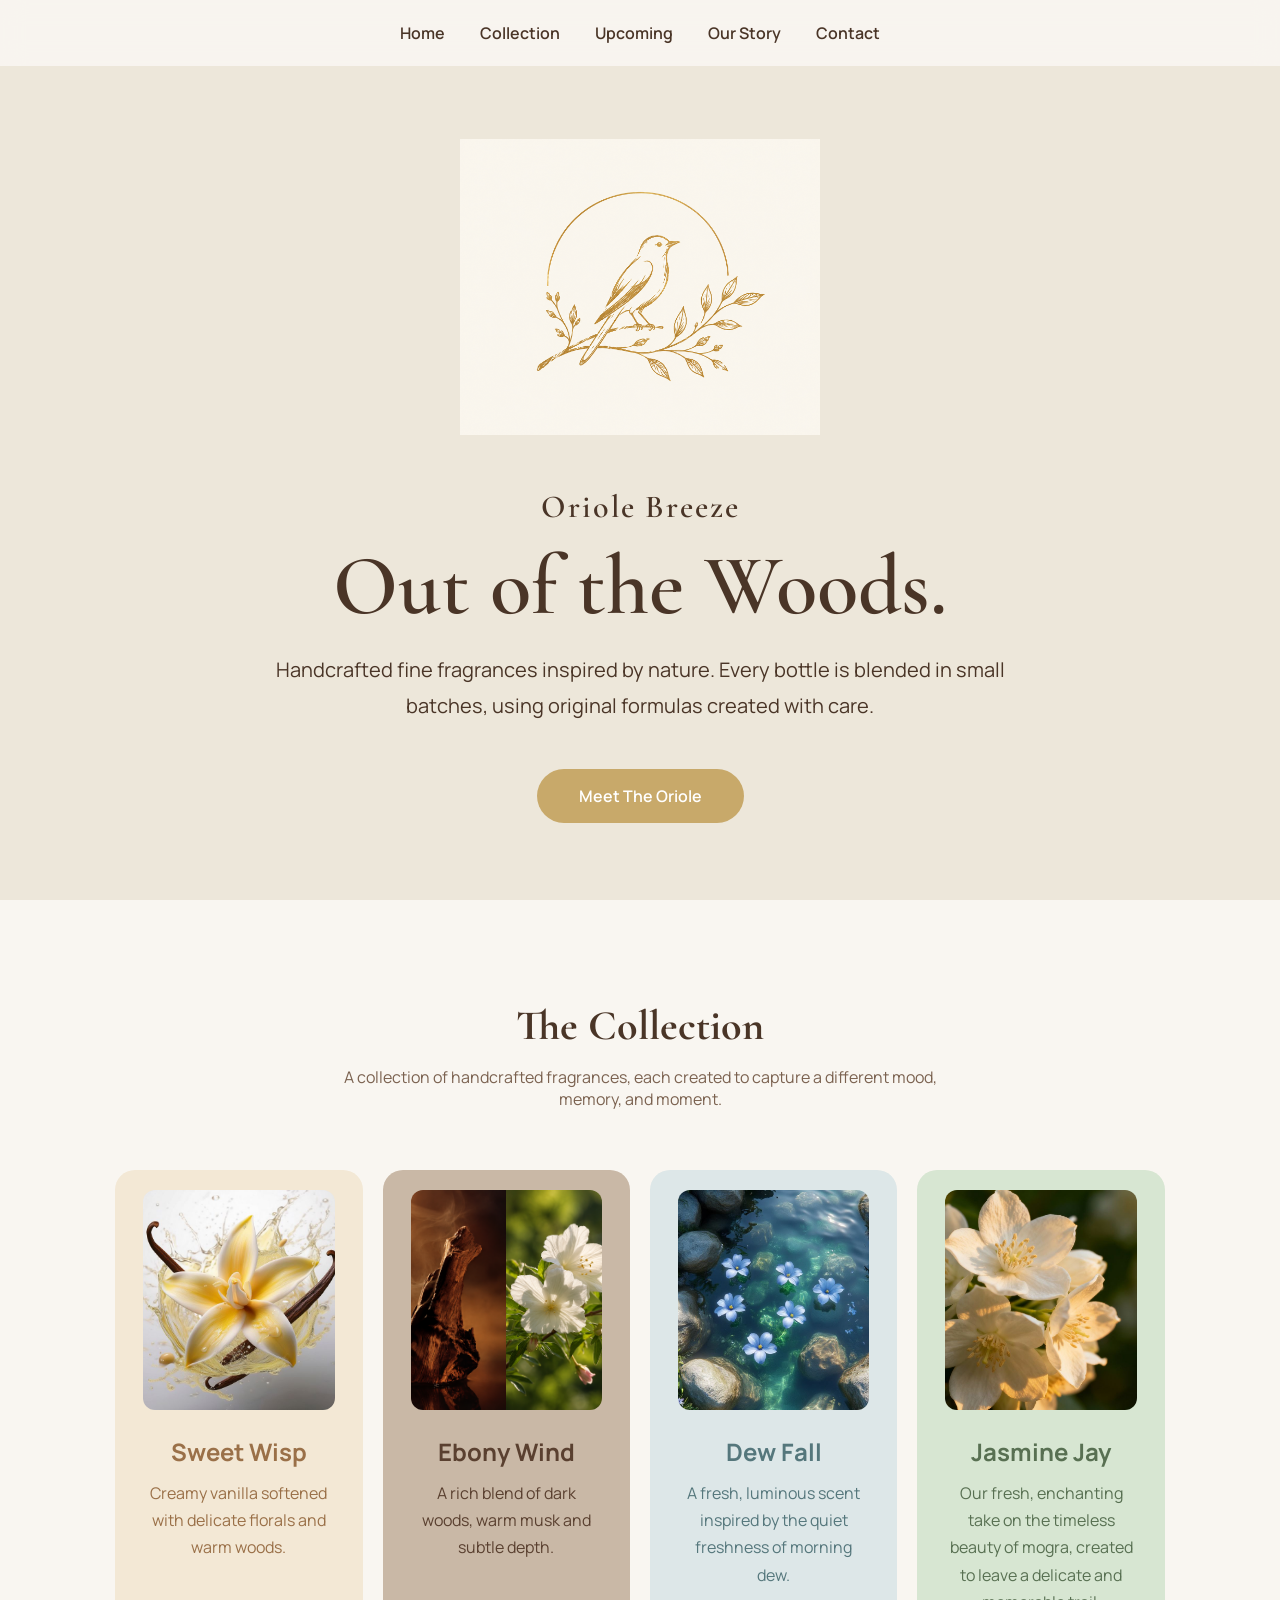
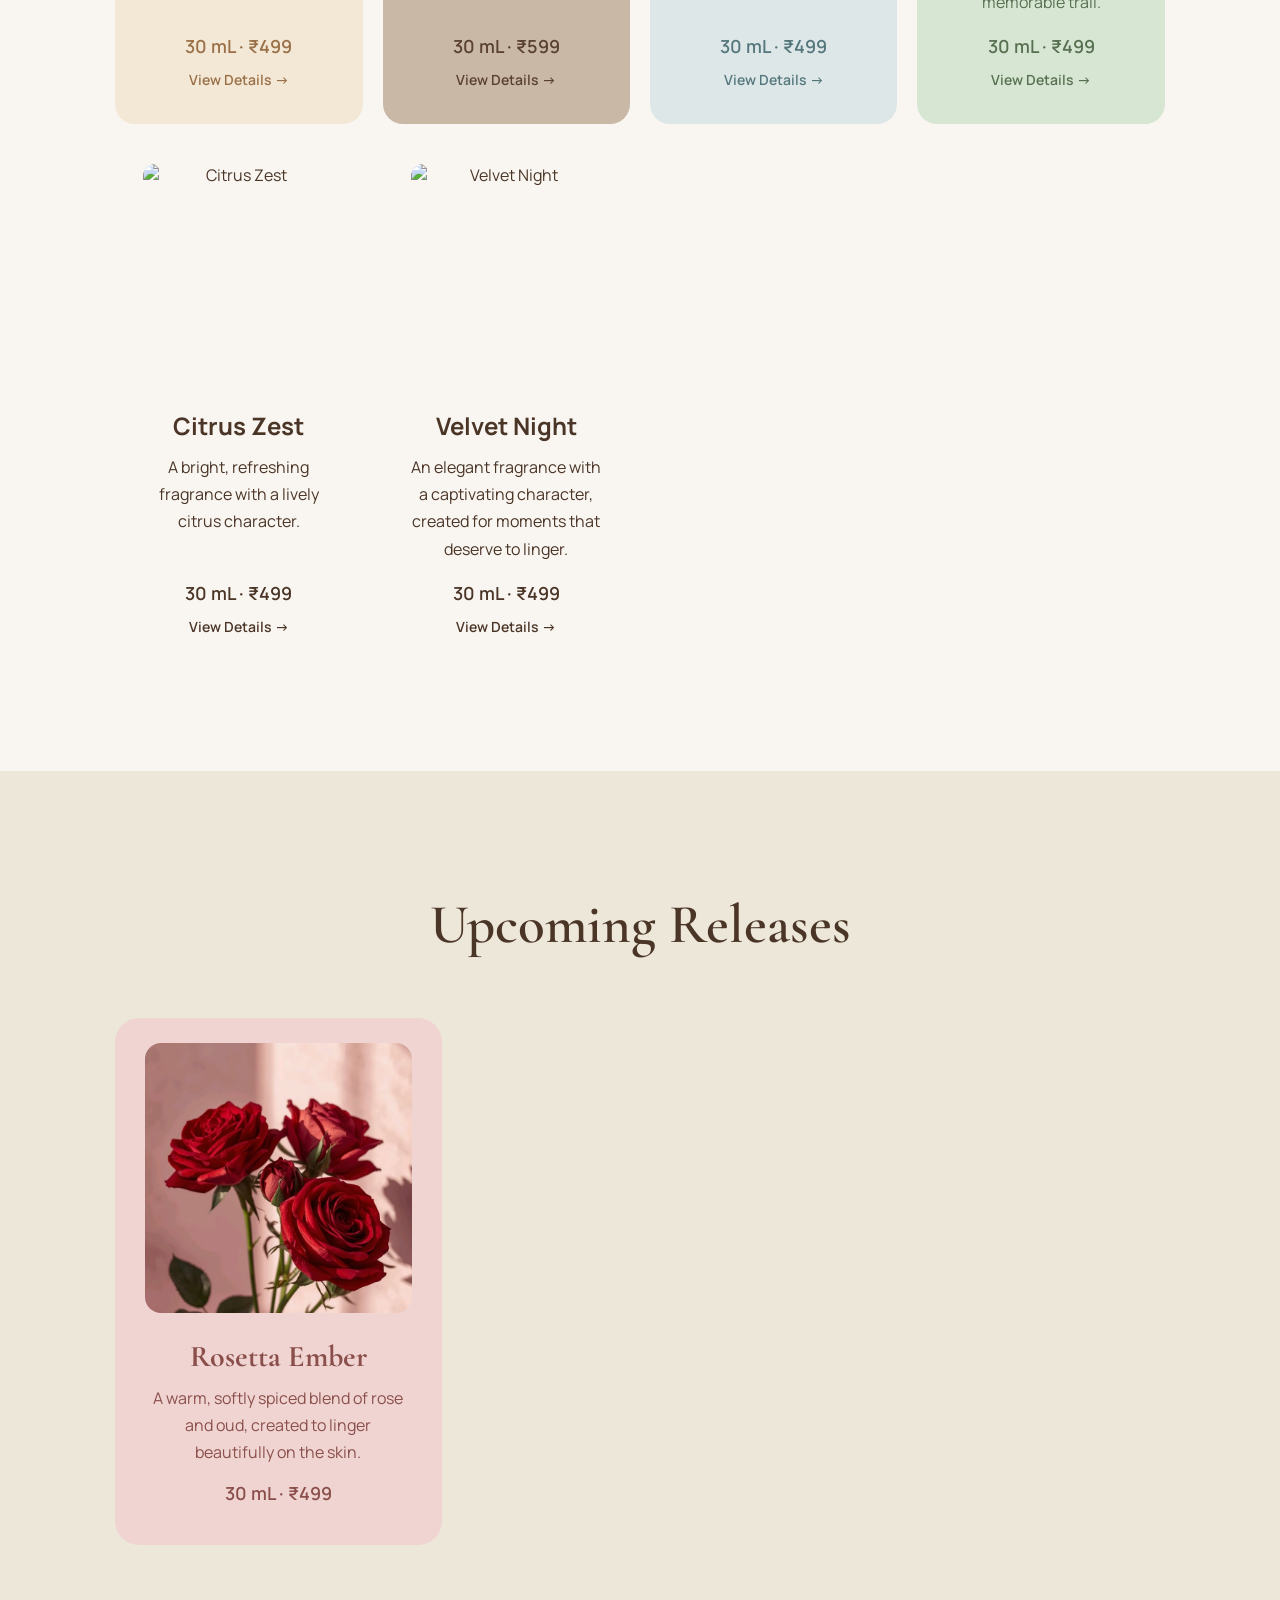
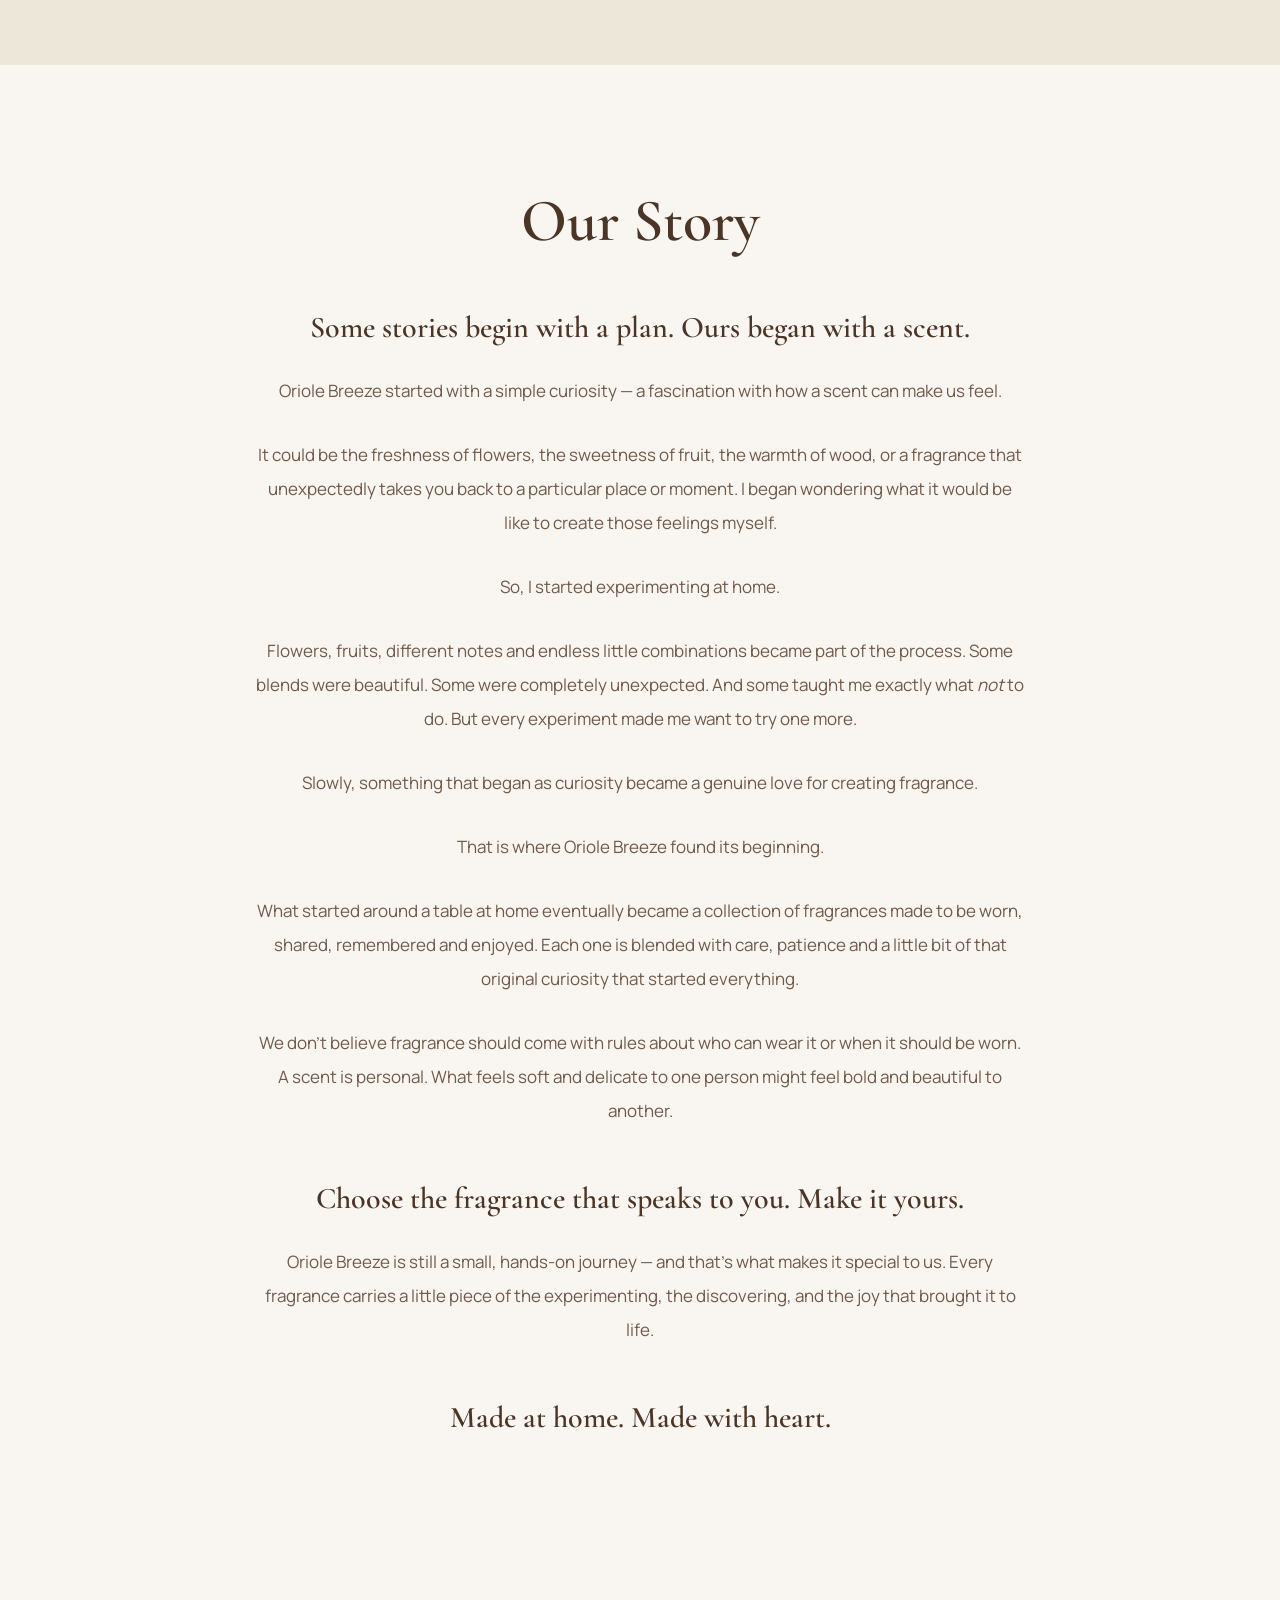
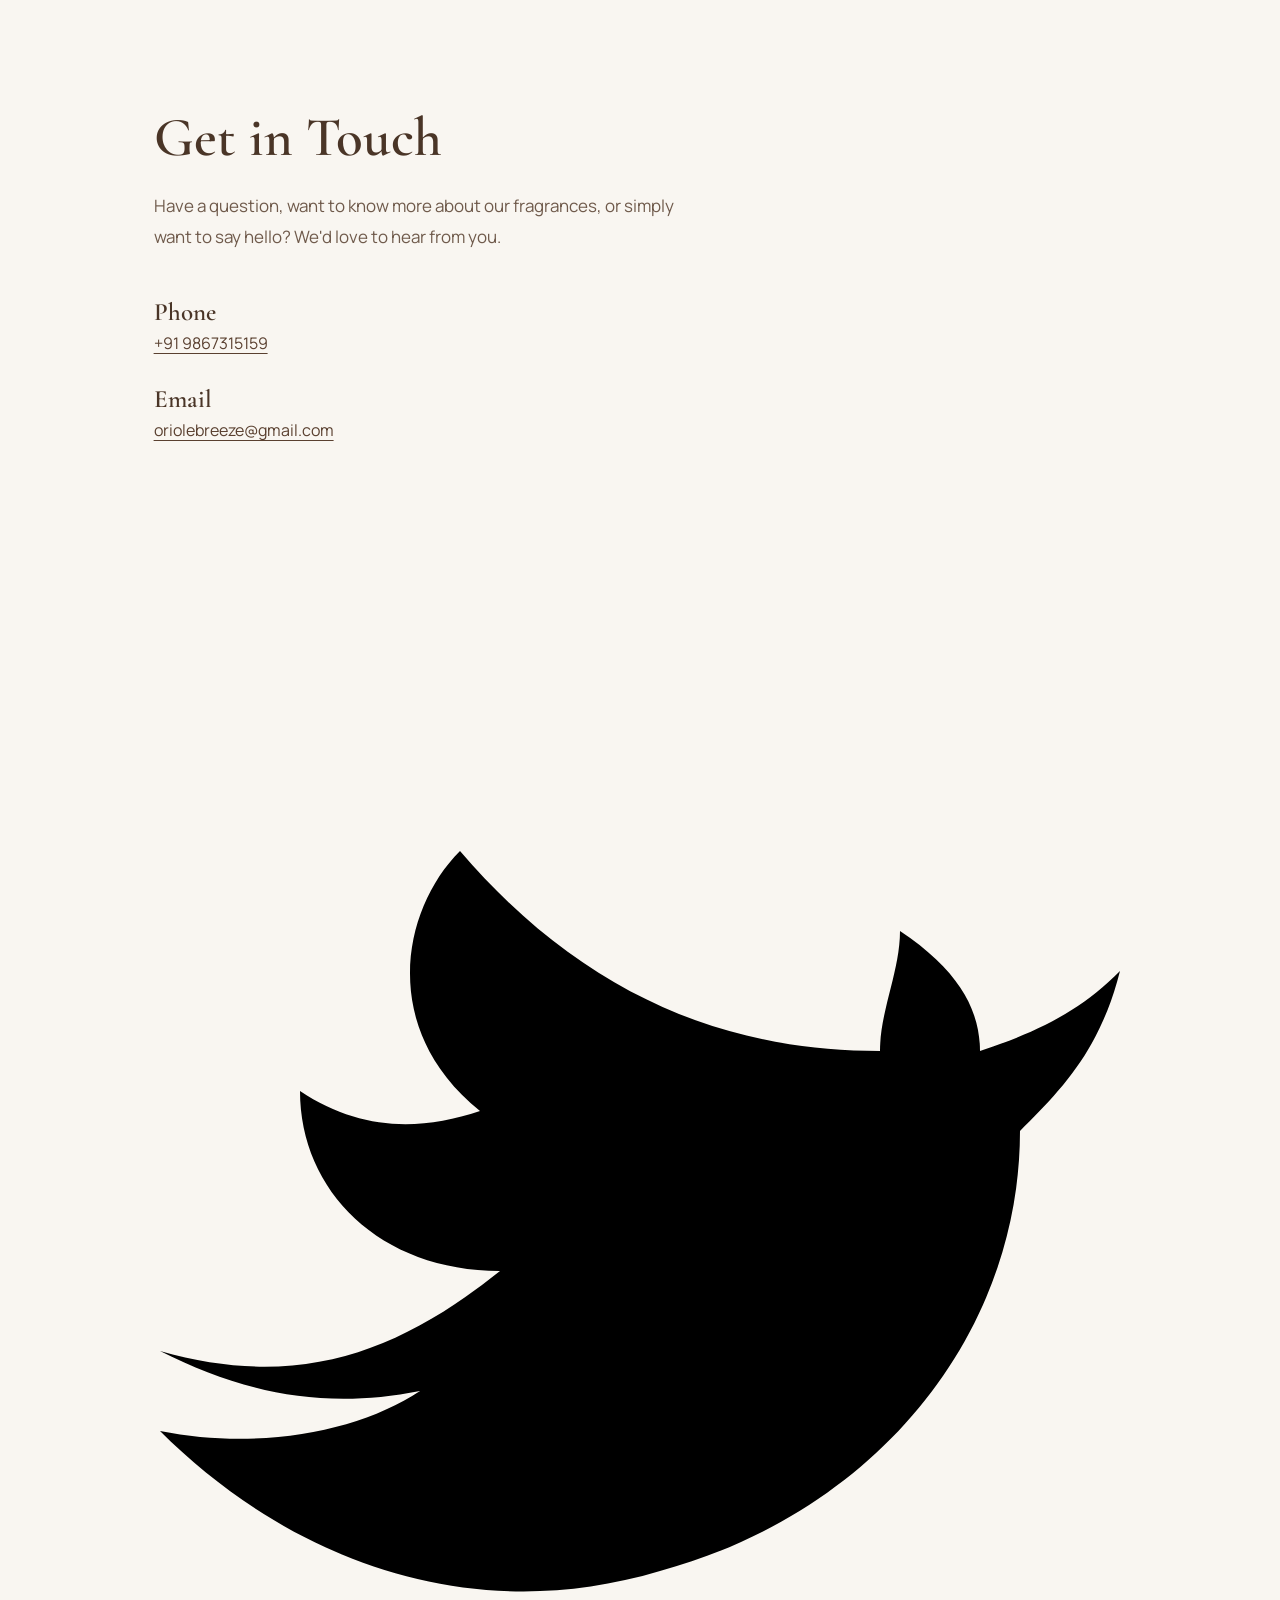
==== commit d955a297: "Update index.html" ====
--- a/index.html
+++ b/index.html
@@ -339,7 +339,7 @@
 
 <p>
 <strong>Phone</strong>
-<a href="tel:9619551015">9619551015</a>
+<a href="tel:+91 9867315159">+91 9867315159</a>
 </p>
 
 <p>
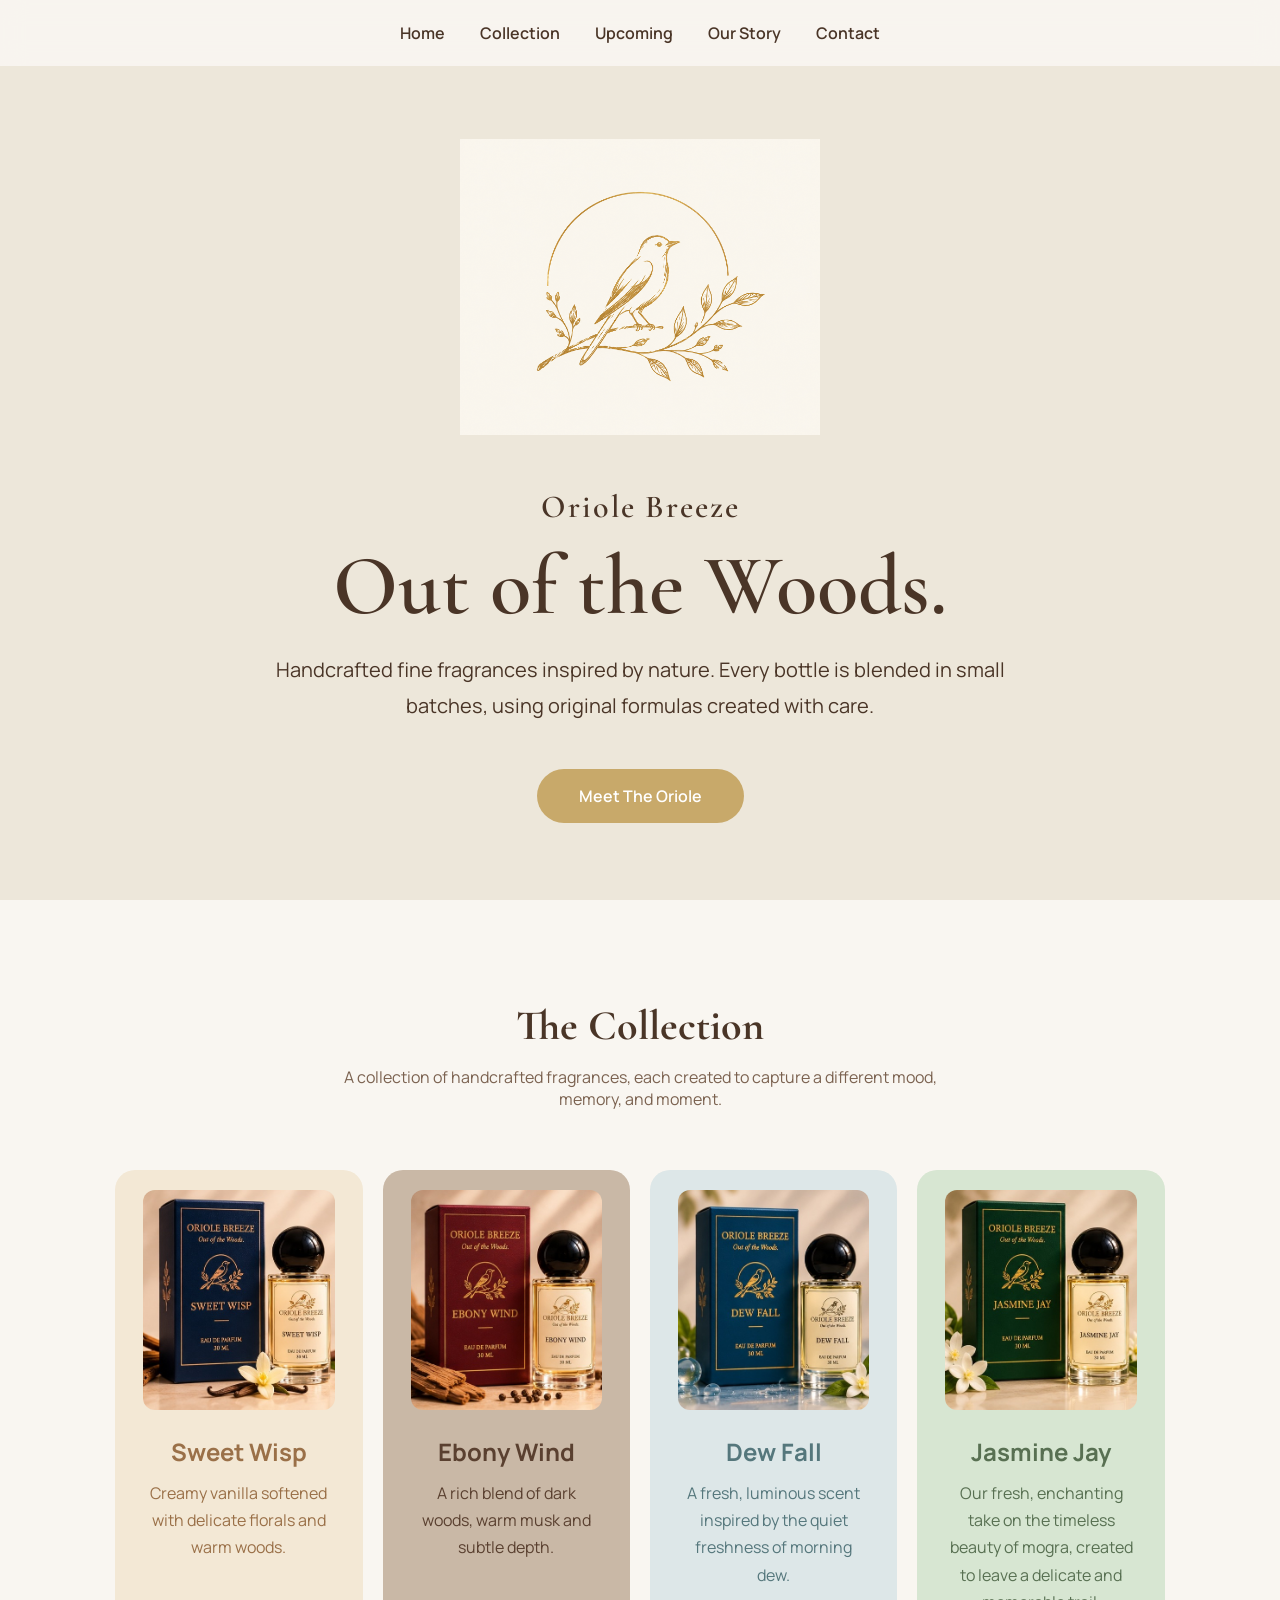
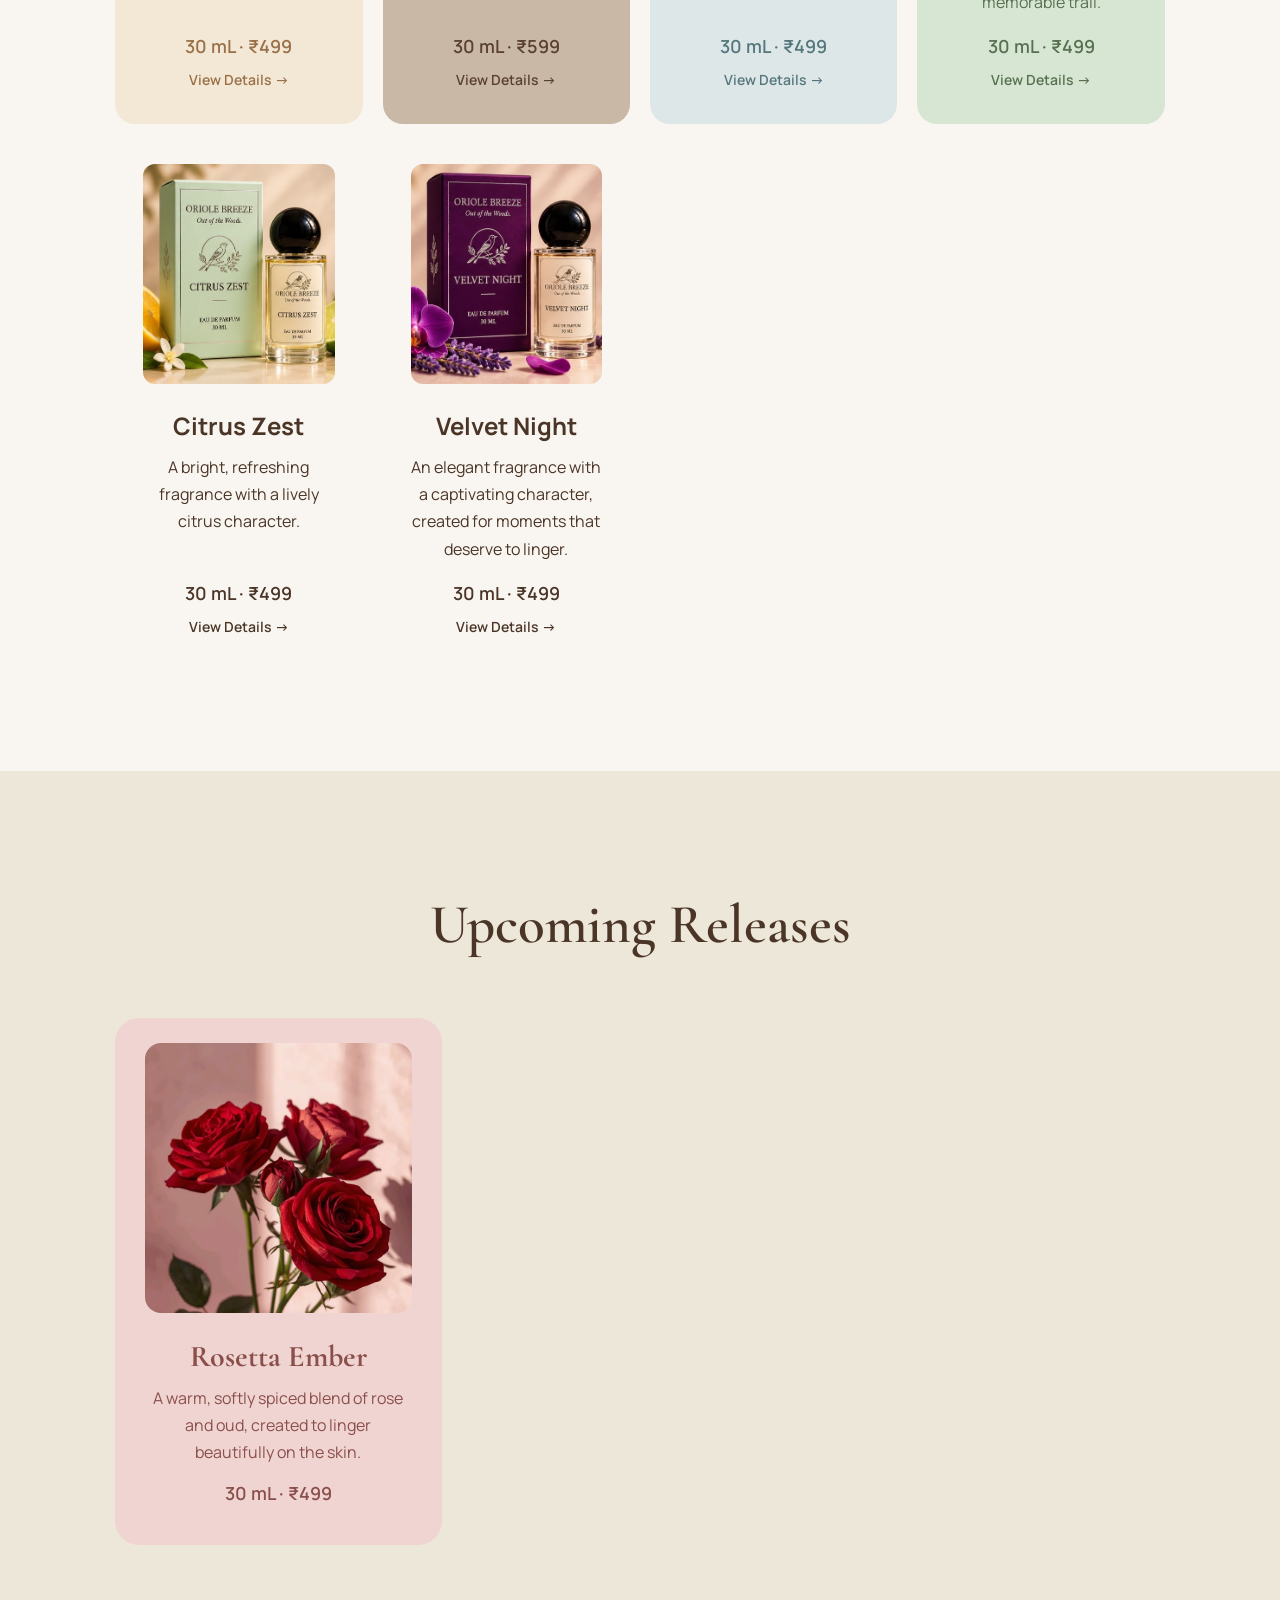
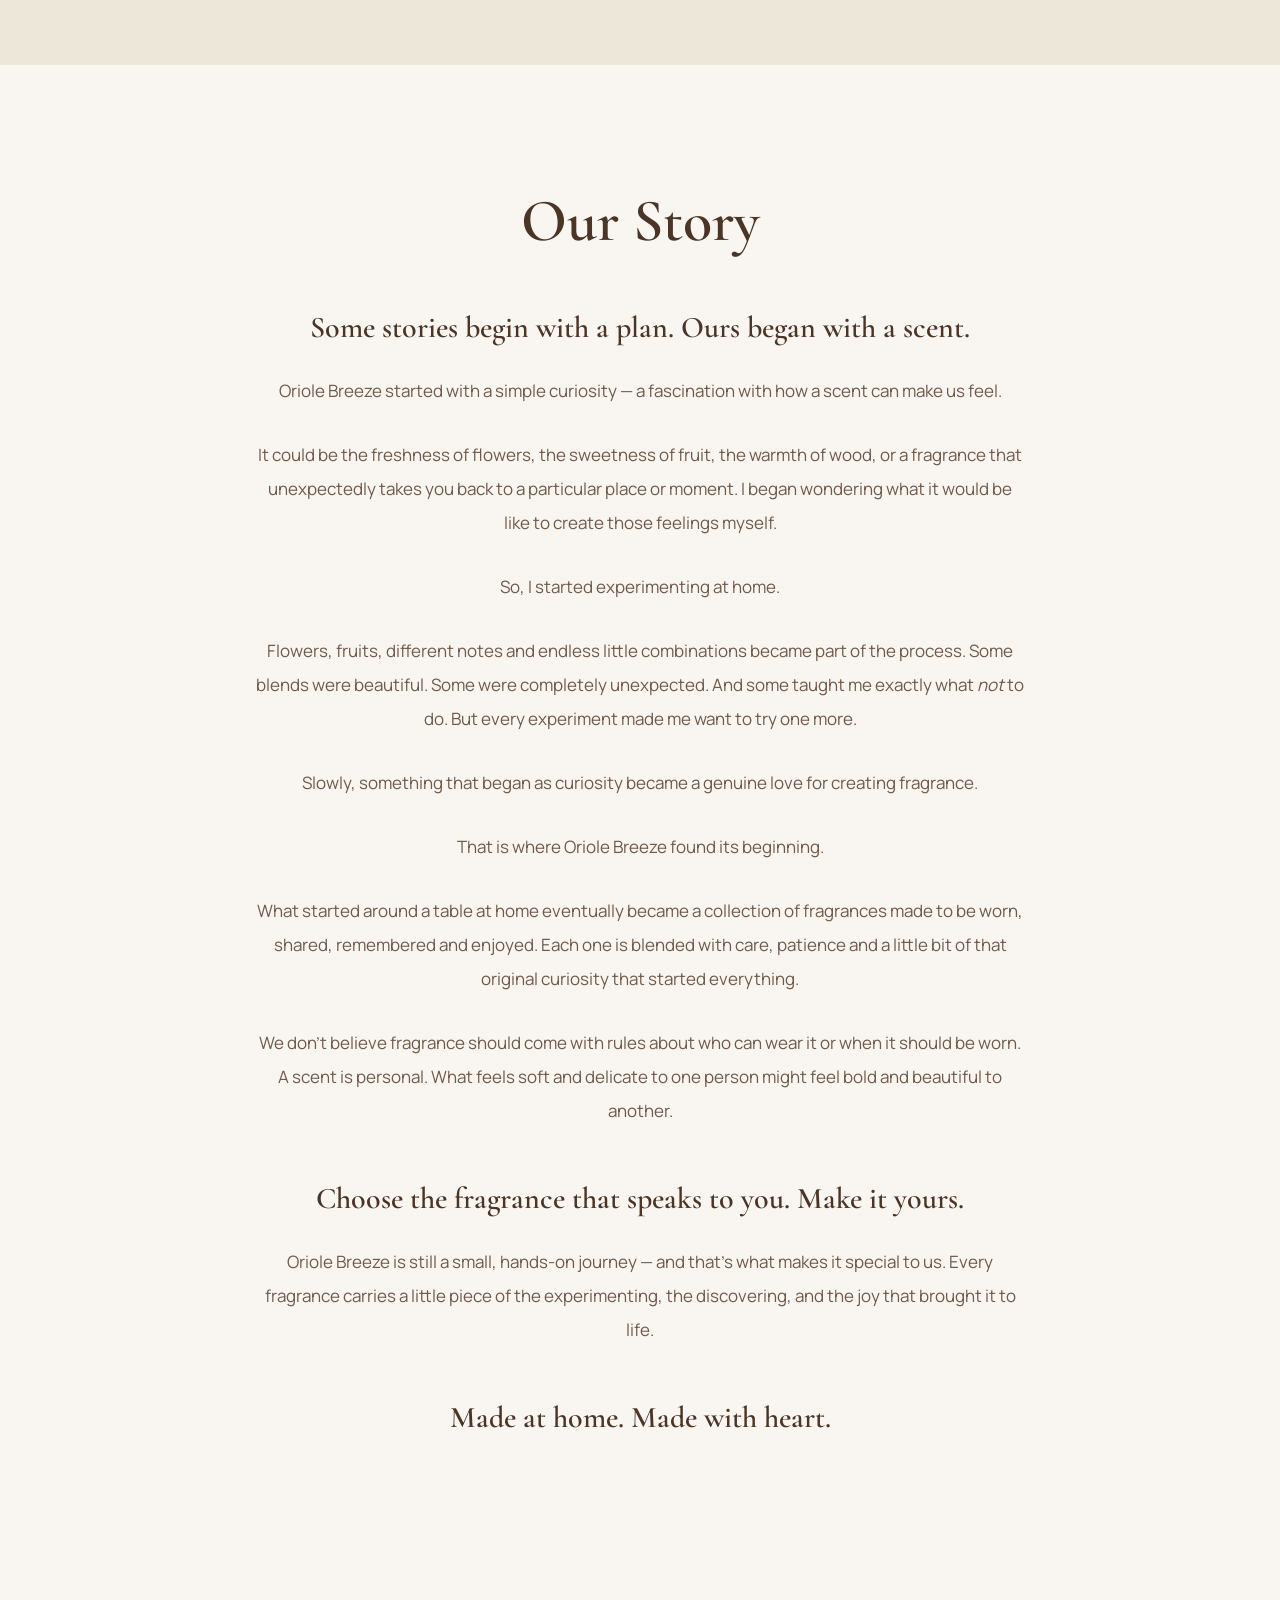
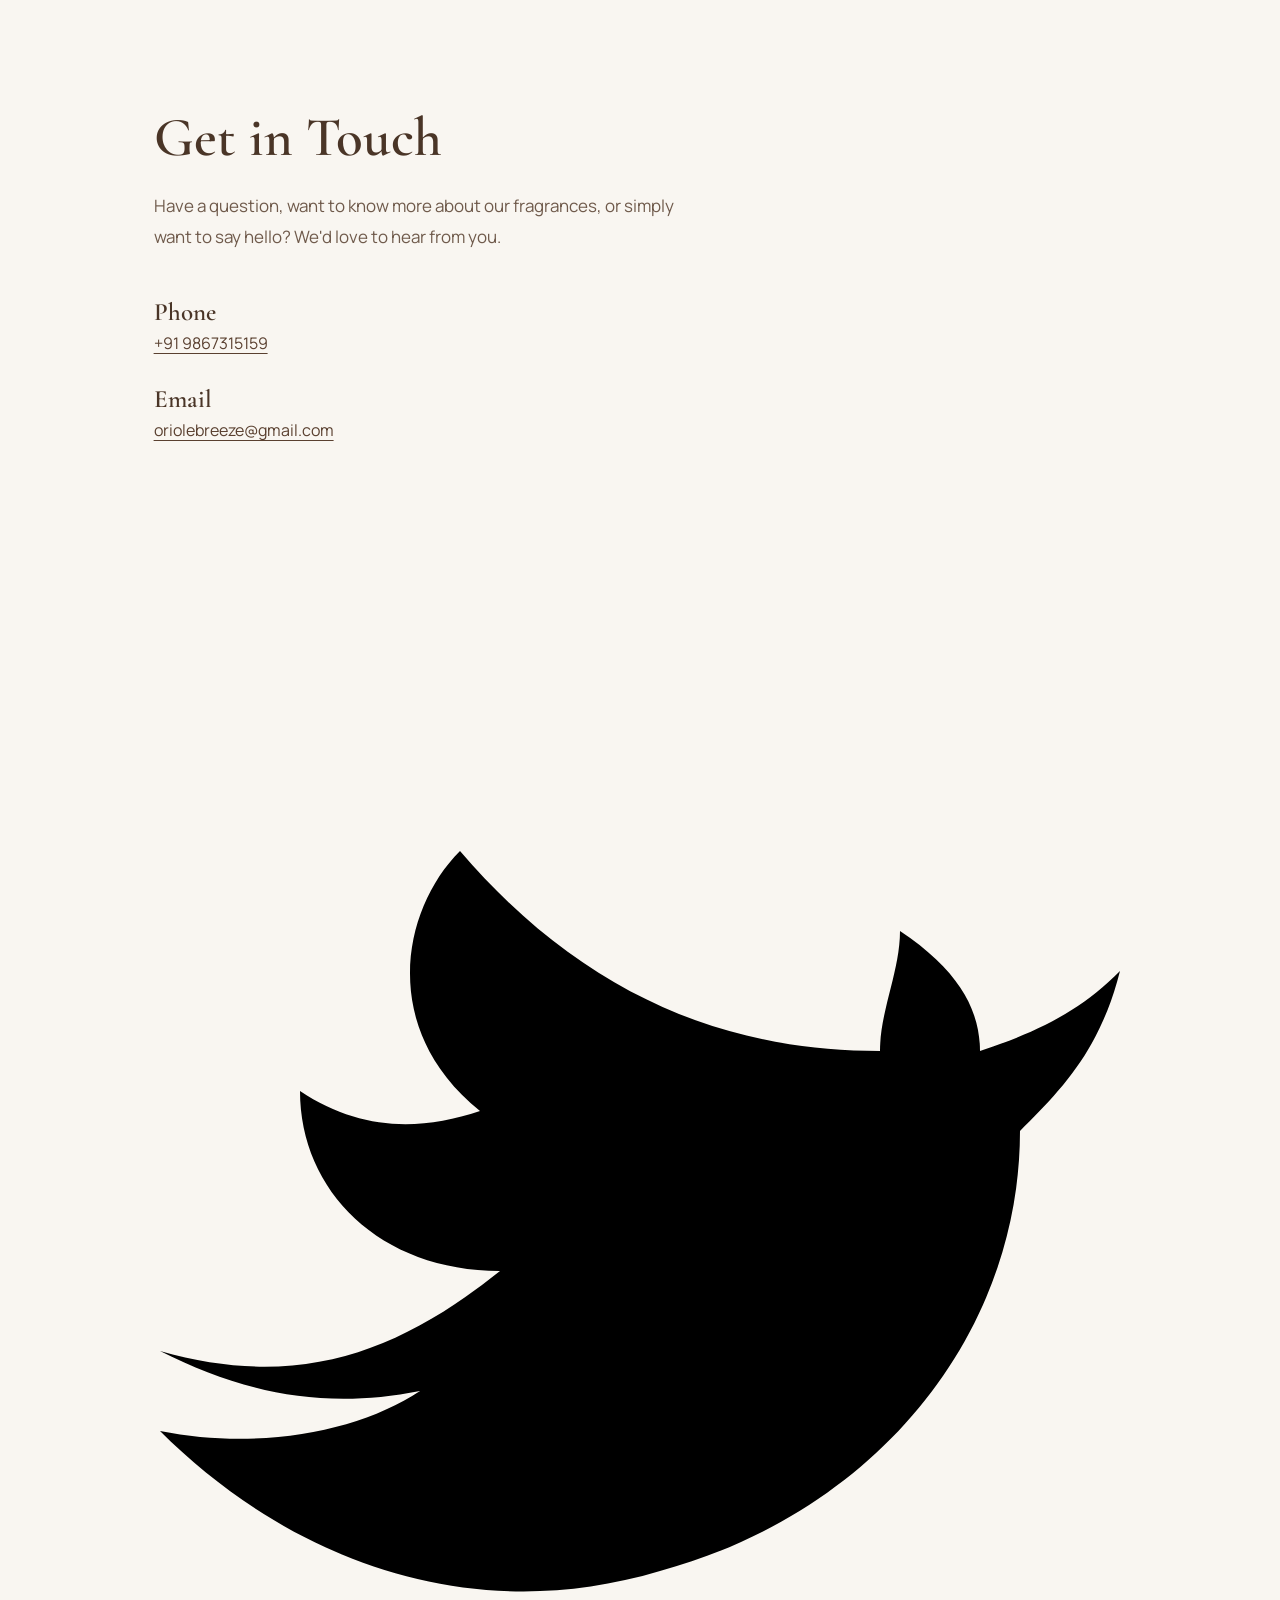
==== commit 4cc39cdb: "Update index.html" ====
--- a/index.html
+++ b/index.html
@@ -100,7 +100,7 @@
 
 <a href="Sweet-Wisp.html" class="card sweet-wisp">
 
-<img src="Sweet Wisp.jpg" alt="Sweet Wisp">
+<img src="sweet wisp.jpg" alt="Sweet Wisp">
 
 <h3>Sweet Wisp</h3>
 
@@ -119,7 +119,7 @@
 
 <a href="Ebony-Wind.html" class="card ebony-wind">
 
-<img src="Ebony Wind.png" alt="Ebony Wind">
+<img src="ebony wind.jpg" alt="Ebony Wind">
 
 <h3>Ebony Wind</h3>
 
@@ -138,7 +138,7 @@
 
 <a href="Dew-Fall.html" class="card dew-fall">
 
-<img src="Dew Fall.jpg" alt="Dew Fall">
+<img src="dew fall.jpg" alt="Dew Fall">
 
 <h3>Dew Fall</h3>
 
@@ -157,7 +157,7 @@
 
 <a href="Jasmine-Jay.html" class="card jasmine-jay">
 
-<img src="Jasmine Jay.jpg" alt="Jasmine Jay">
+<img src="jasmine jay.jpg" alt="Jasmine Jay">
 
 <h3>Jasmine Jay</h3>
 
@@ -177,7 +177,7 @@
 
 <a href="Citrus-Zest.html" class="card citrus-zest">
 
-<img src="Citrus Zest.jpg" alt="Citrus Zest">
+<img src="citrus zest.jpg" alt="Citrus Zest">
 
 <h3>Citrus Zest</h3>
 
@@ -196,7 +196,7 @@
 
 <a href="Velvet-Night.html" class="card velvet-night">
 
-<img src="Velvet Night.jpg" alt="Velvet Night">
+<img src="velvet night.jpg" alt="Velvet Night">
 
 <h3>Velvet Night</h3>
 
@@ -339,7 +339,7 @@
 
 <p>
 <strong>Phone</strong>
-<a href="tel:+91 9867315159">+91 9867315159</a>
+<a href="tel:+919867315159">+91 9867315159</a>
 </p>
 
 <p>
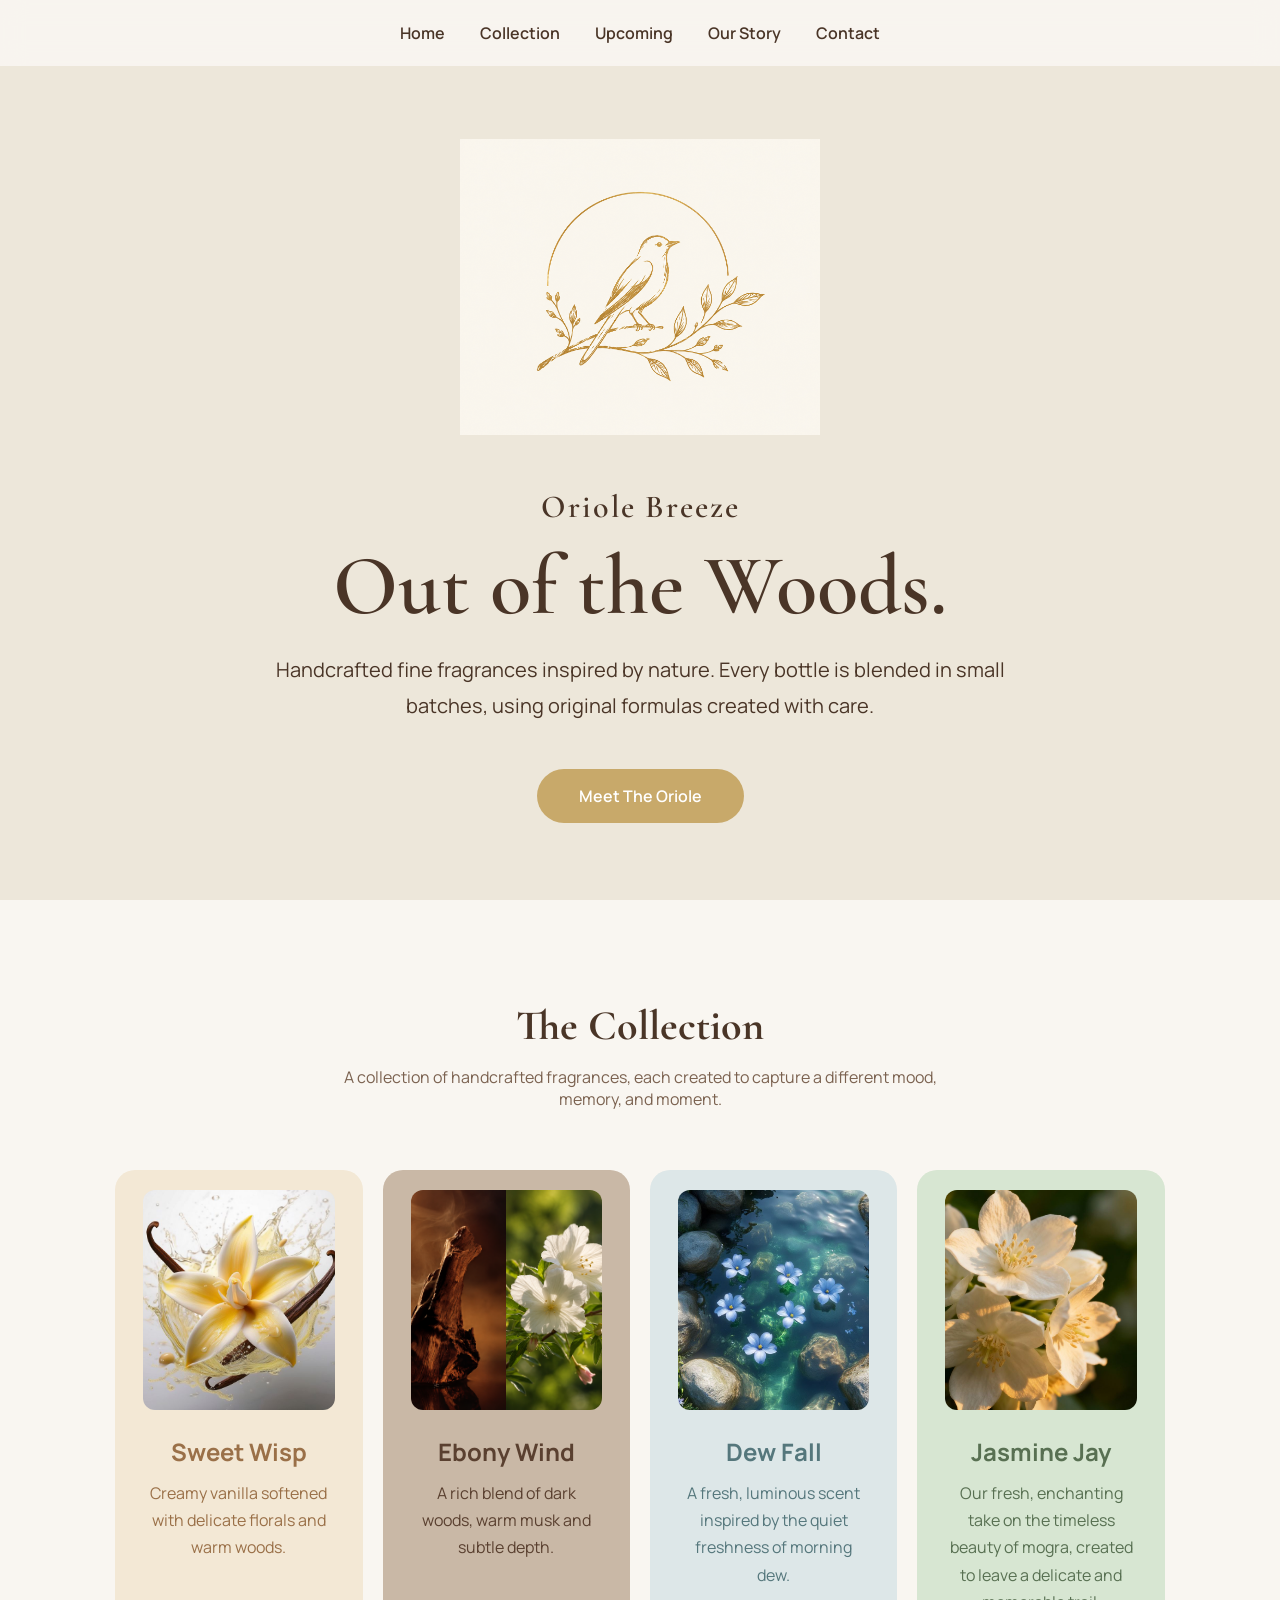
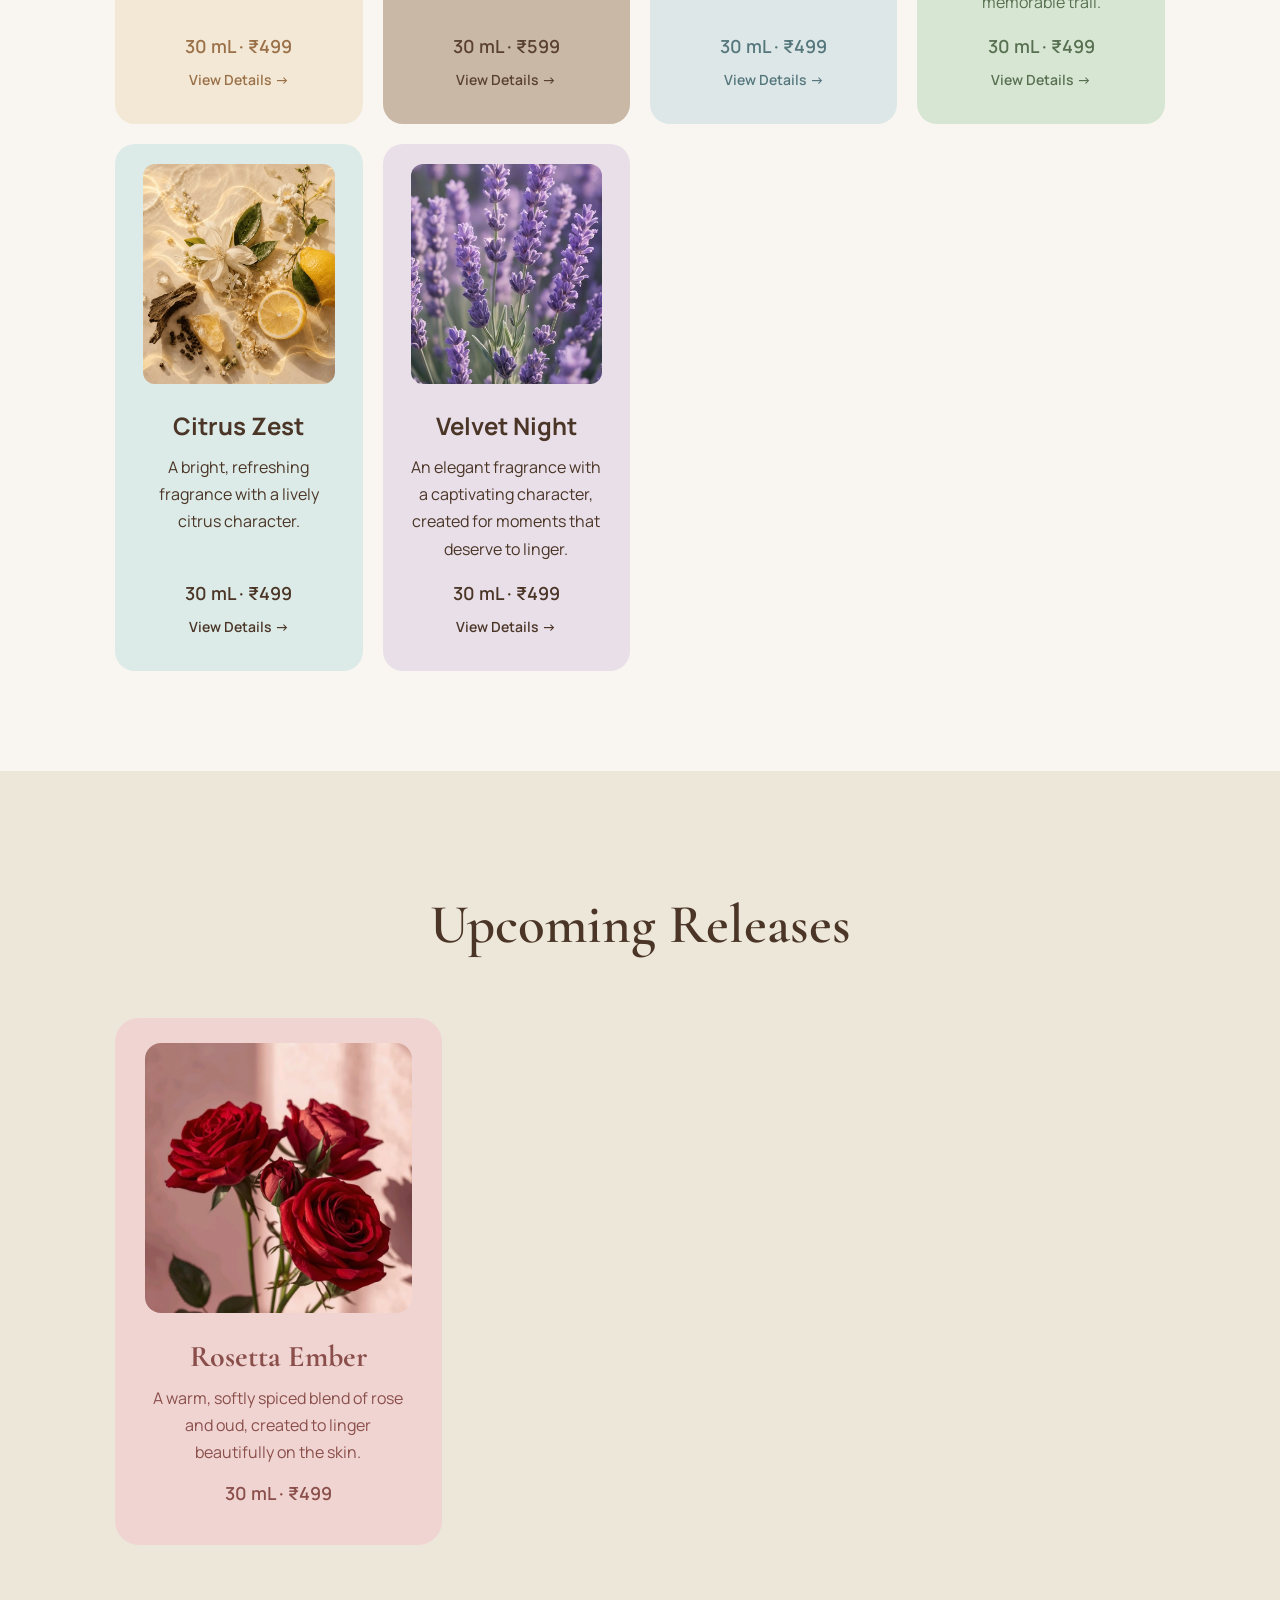
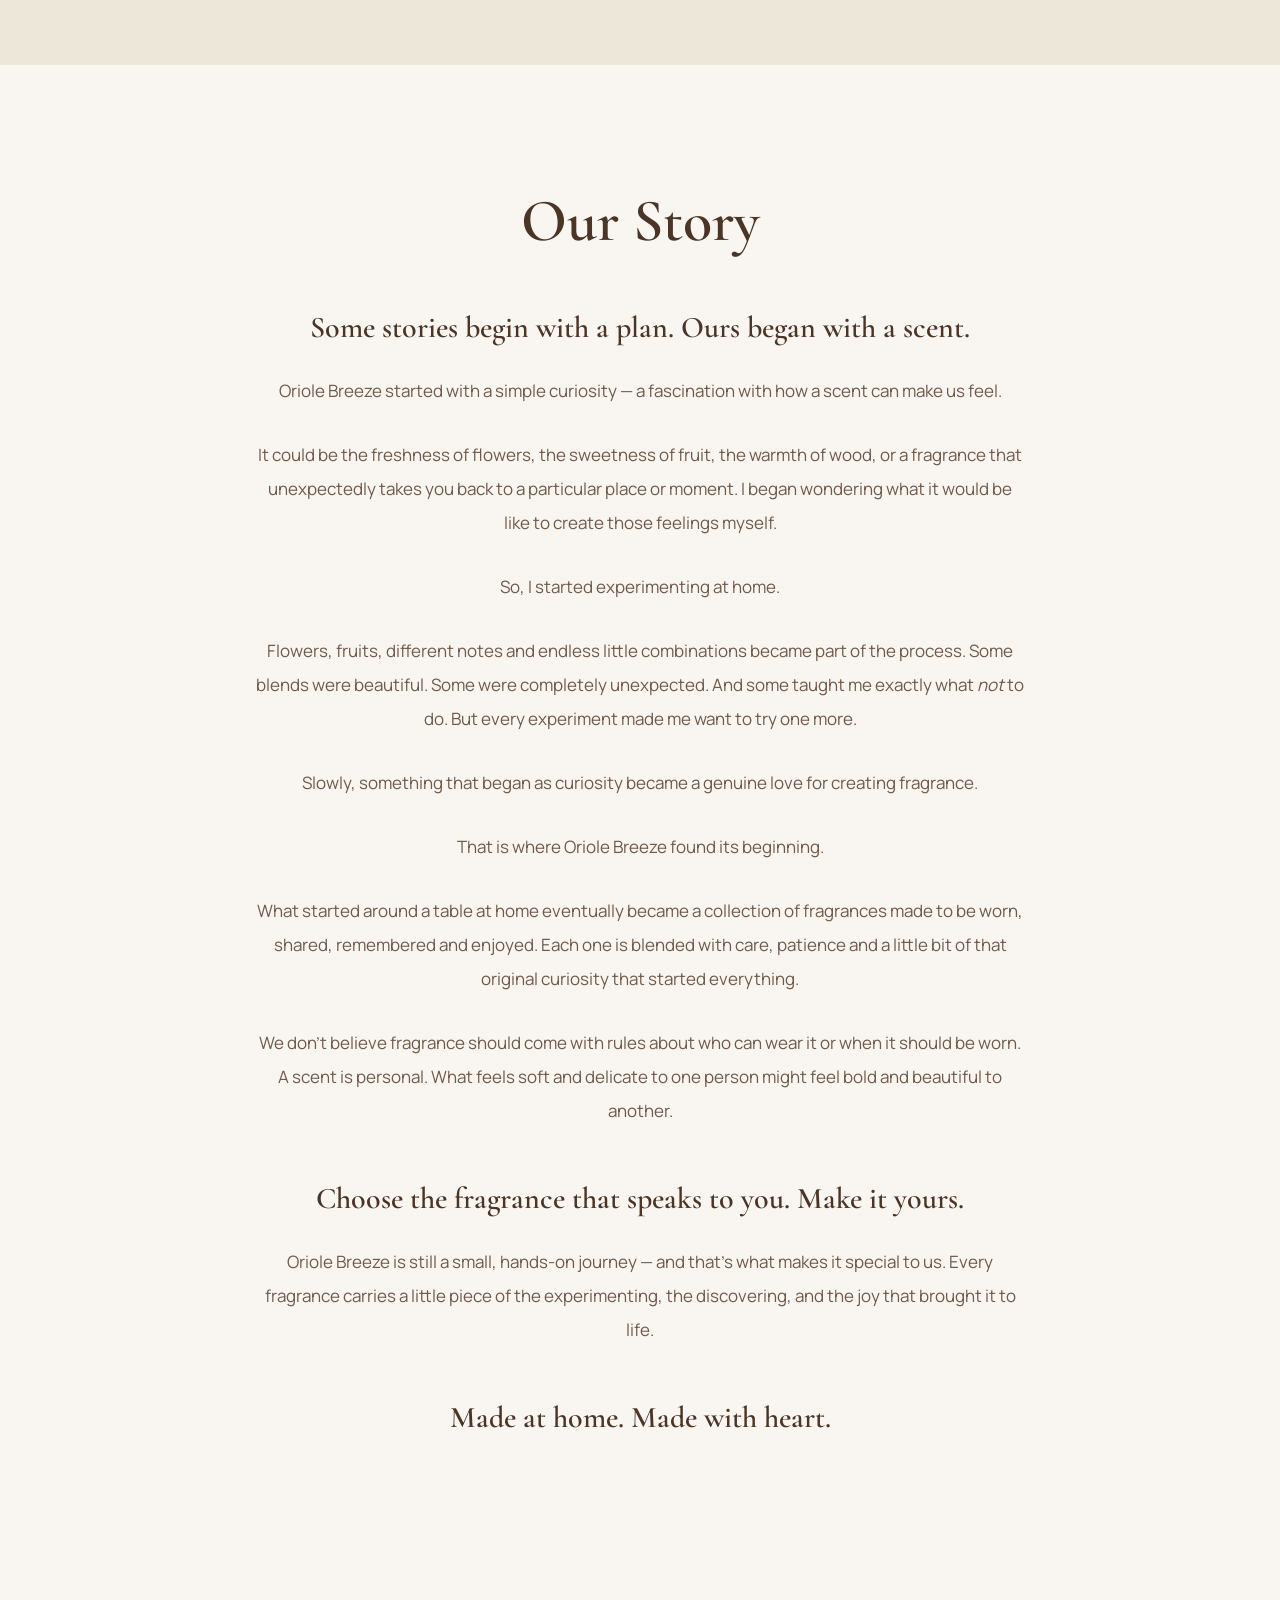
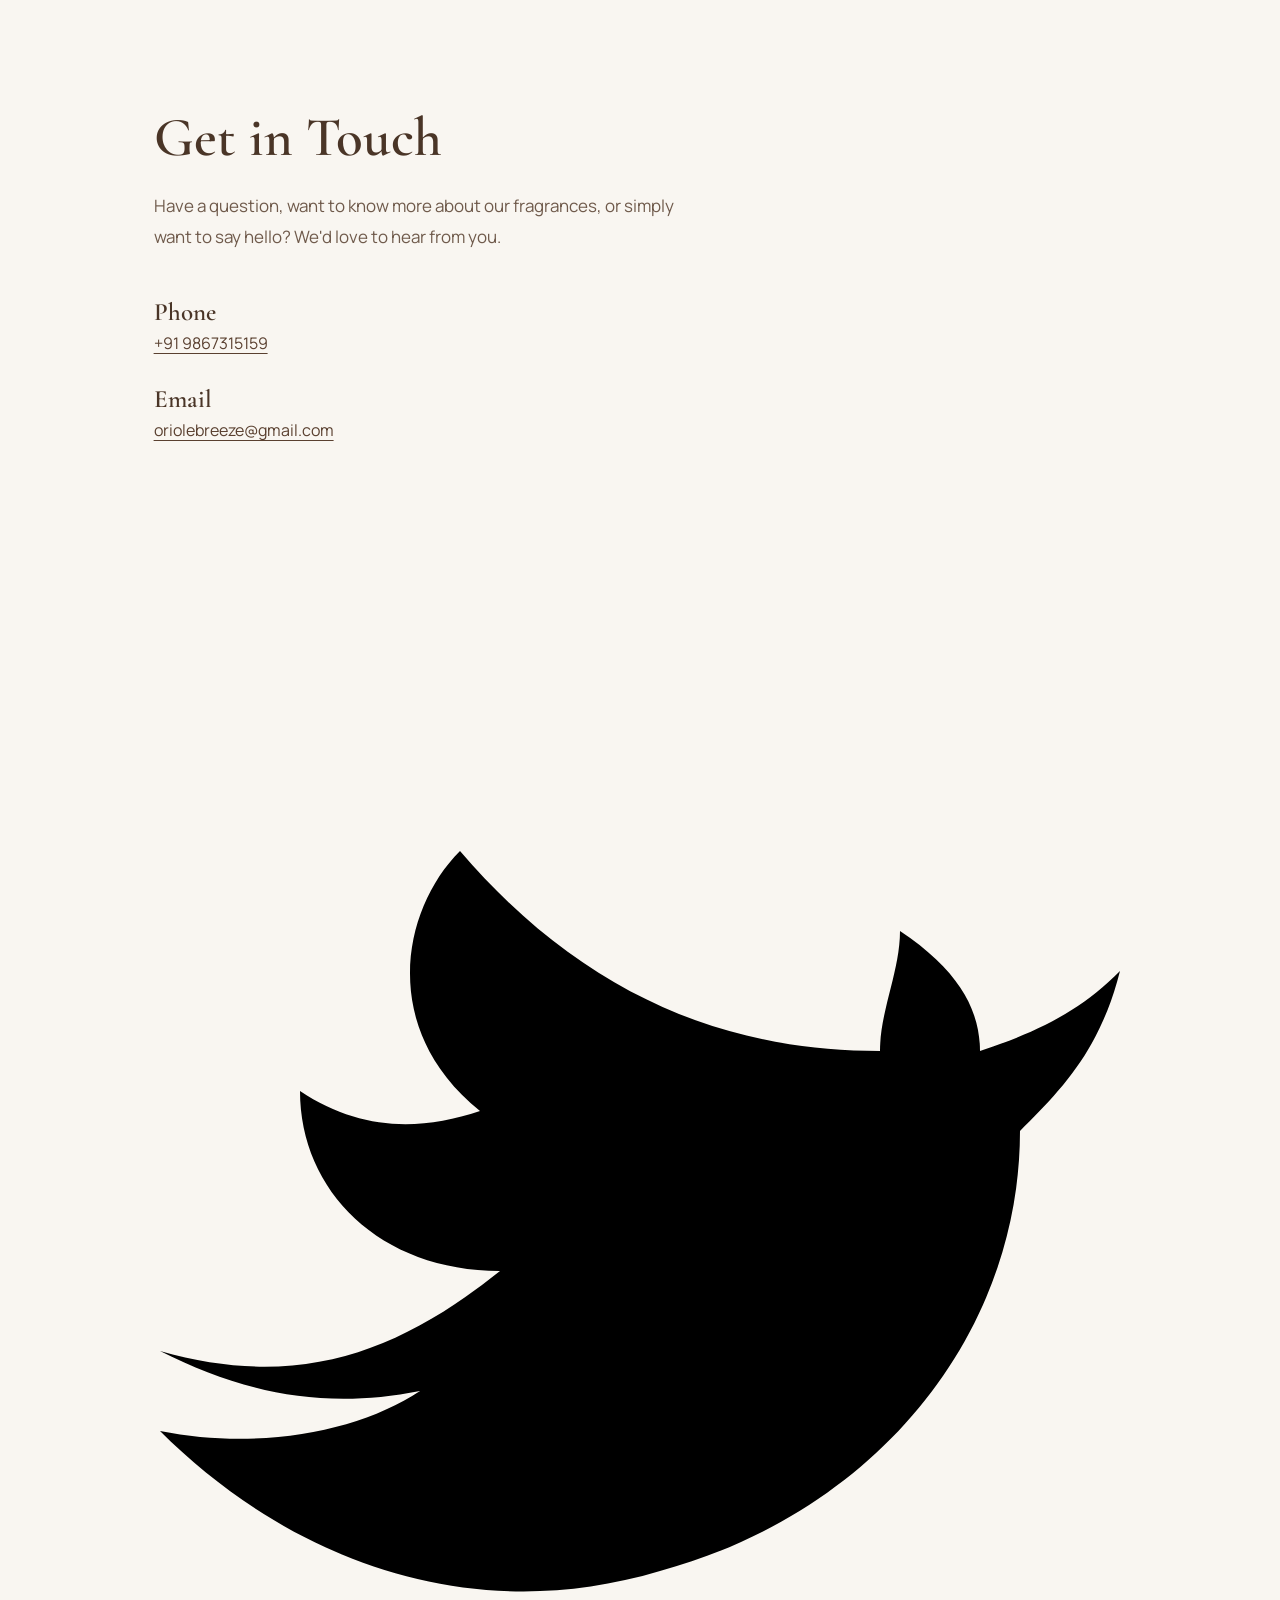
==== commit 2539b697: "Update index.html" ====
--- a/index.html
+++ b/index.html
@@ -26,6 +26,16 @@
     margin-bottom:8px;
 }
 
+/* PASTEL COLOURS FOR CITRUS ZEST AND VELVET NIGHT */
+
+.products .card.citrus-zest{
+    background-color:#DCEBE7;
+}
+
+.products .card.velvet-night{
+    background-color:#E8DFE8;
+}
+
 </style>
 
 </head>
@@ -100,7 +110,7 @@
 
 <a href="Sweet-Wisp.html" class="card sweet-wisp">
 
-<img src="sweet wisp.jpg" alt="Sweet Wisp">
+<img src="Sweet Wisp.jpg" alt="Sweet Wisp">
 
 <h3>Sweet Wisp</h3>
 
@@ -119,7 +129,7 @@
 
 <a href="Ebony-Wind.html" class="card ebony-wind">
 
-<img src="ebony wind.jpg" alt="Ebony Wind">
+<img src="Ebony Wind.png" alt="Ebony Wind">
 
 <h3>Ebony Wind</h3>
 
@@ -138,7 +148,7 @@
 
 <a href="Dew-Fall.html" class="card dew-fall">
 
-<img src="dew fall.jpg" alt="Dew Fall">
+<img src="Dew Fall.jpg" alt="Dew Fall">
 
 <h3>Dew Fall</h3>
 
@@ -157,7 +167,7 @@
 
 <a href="Jasmine-Jay.html" class="card jasmine-jay">
 
-<img src="jasmine jay.jpg" alt="Jasmine Jay">
+<img src="Jasmine Jay.jpg" alt="Jasmine Jay">
 
 <h3>Jasmine Jay</h3>
 
@@ -177,7 +187,7 @@
 
 <a href="Citrus-Zest.html" class="card citrus-zest">
 
-<img src="citrus zest.jpg" alt="Citrus Zest">
+<img src="Petal Show.jpg" alt="Citrus Zest">
 
 <h3>Citrus Zest</h3>
 
@@ -196,7 +206,7 @@
 
 <a href="Velvet-Night.html" class="card velvet-night">
 
-<img src="velvet night.jpg" alt="Velvet Night">
+<img src="Lilac Lark.jpg" alt="Velvet Night">
 
 <h3>Velvet Night</h3>
 
@@ -294,8 +304,8 @@
 <p>
 What started around a table at home eventually became a collection
 of fragrances made to be worn, shared, remembered and enjoyed.
-Each one is blended with care, patience and a little bit of that
-original curiosity that started everything.
+Each one is blended with care, patience and a little bit of
+that original curiosity that started everything.
 </p>
 
 <p>
